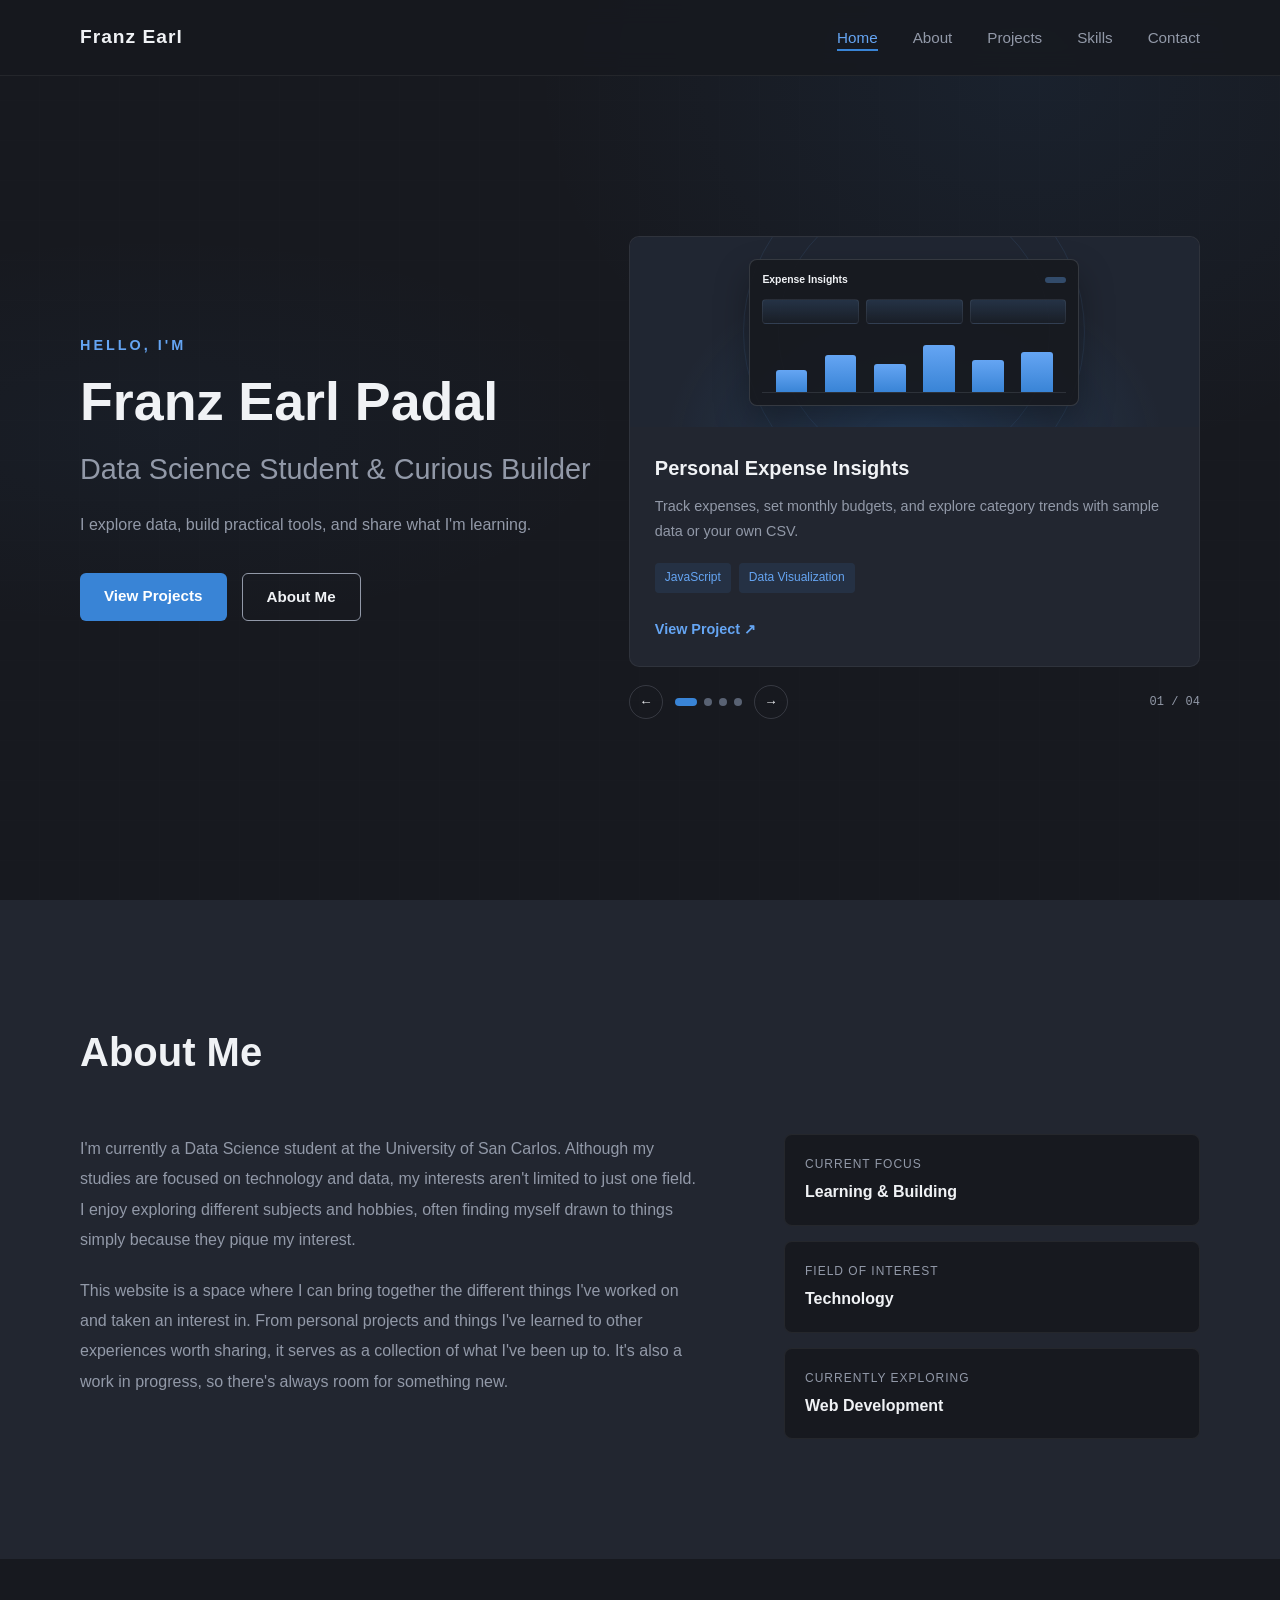
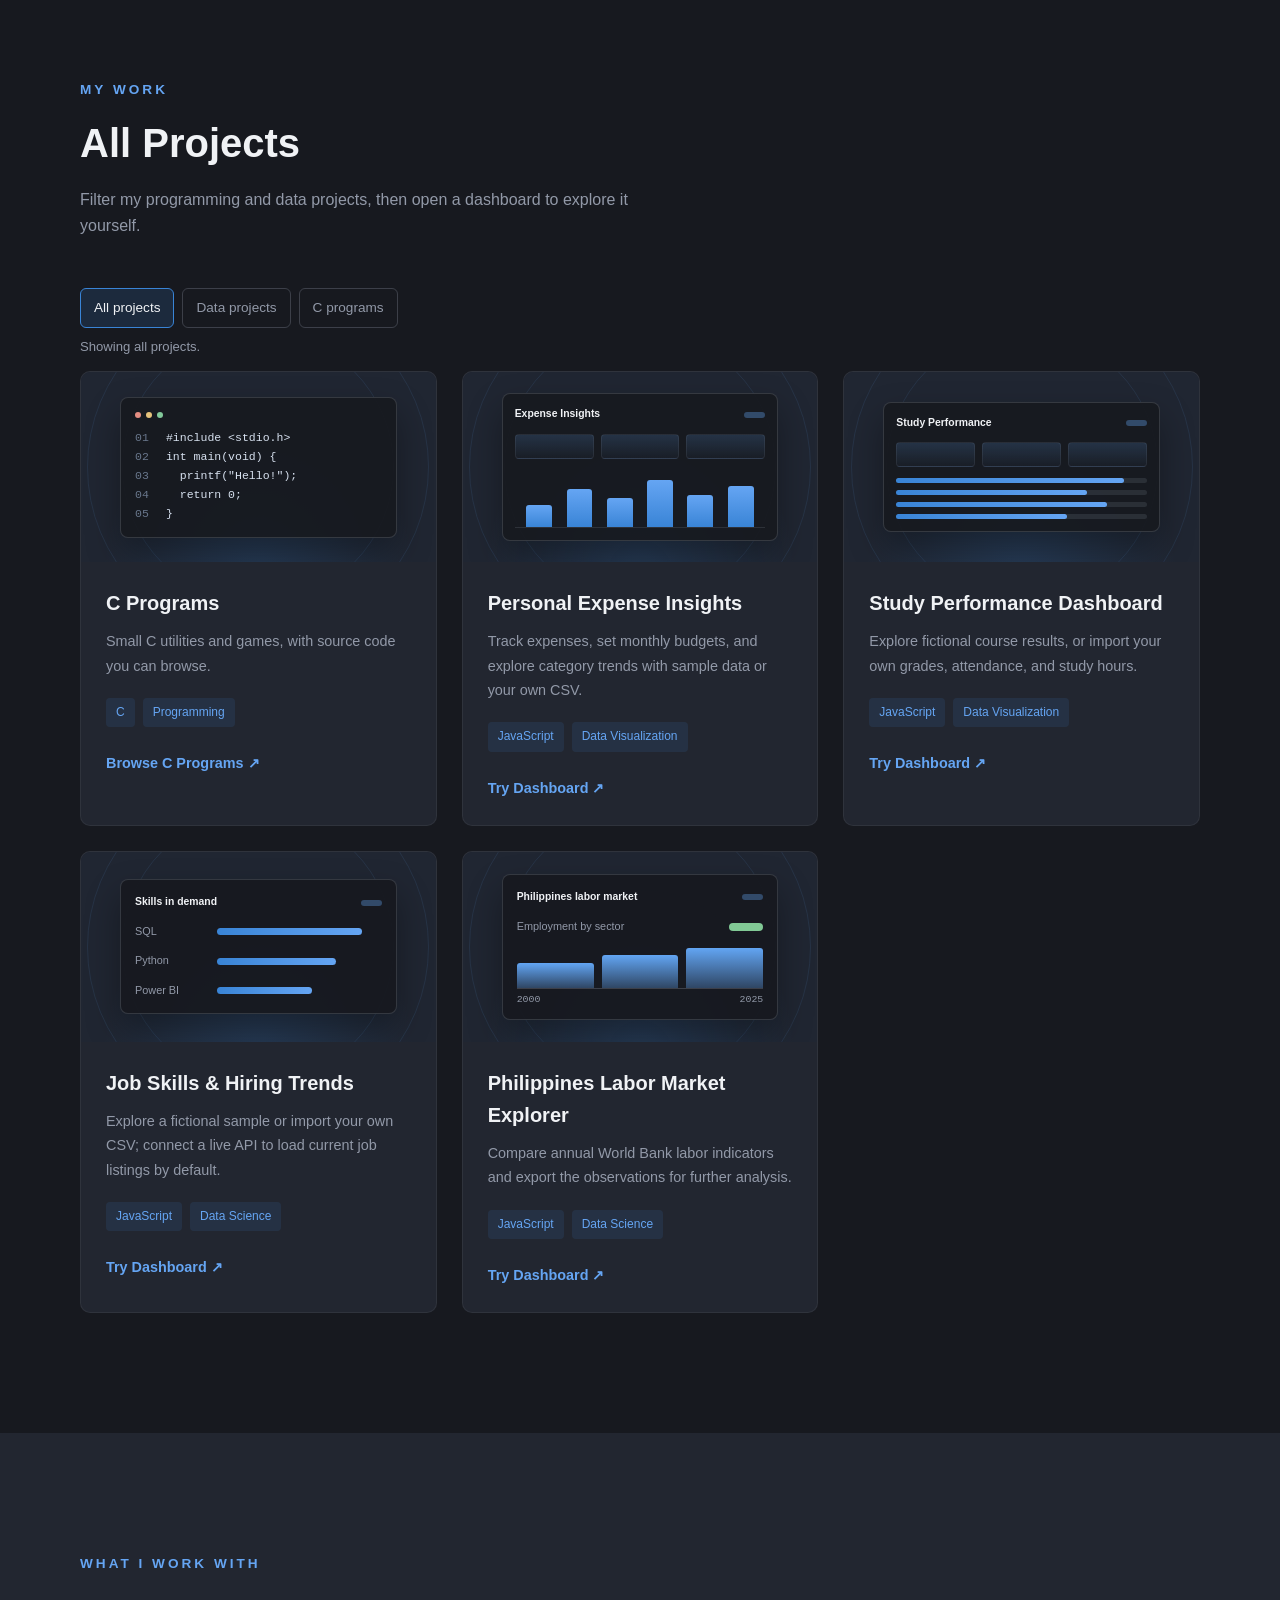
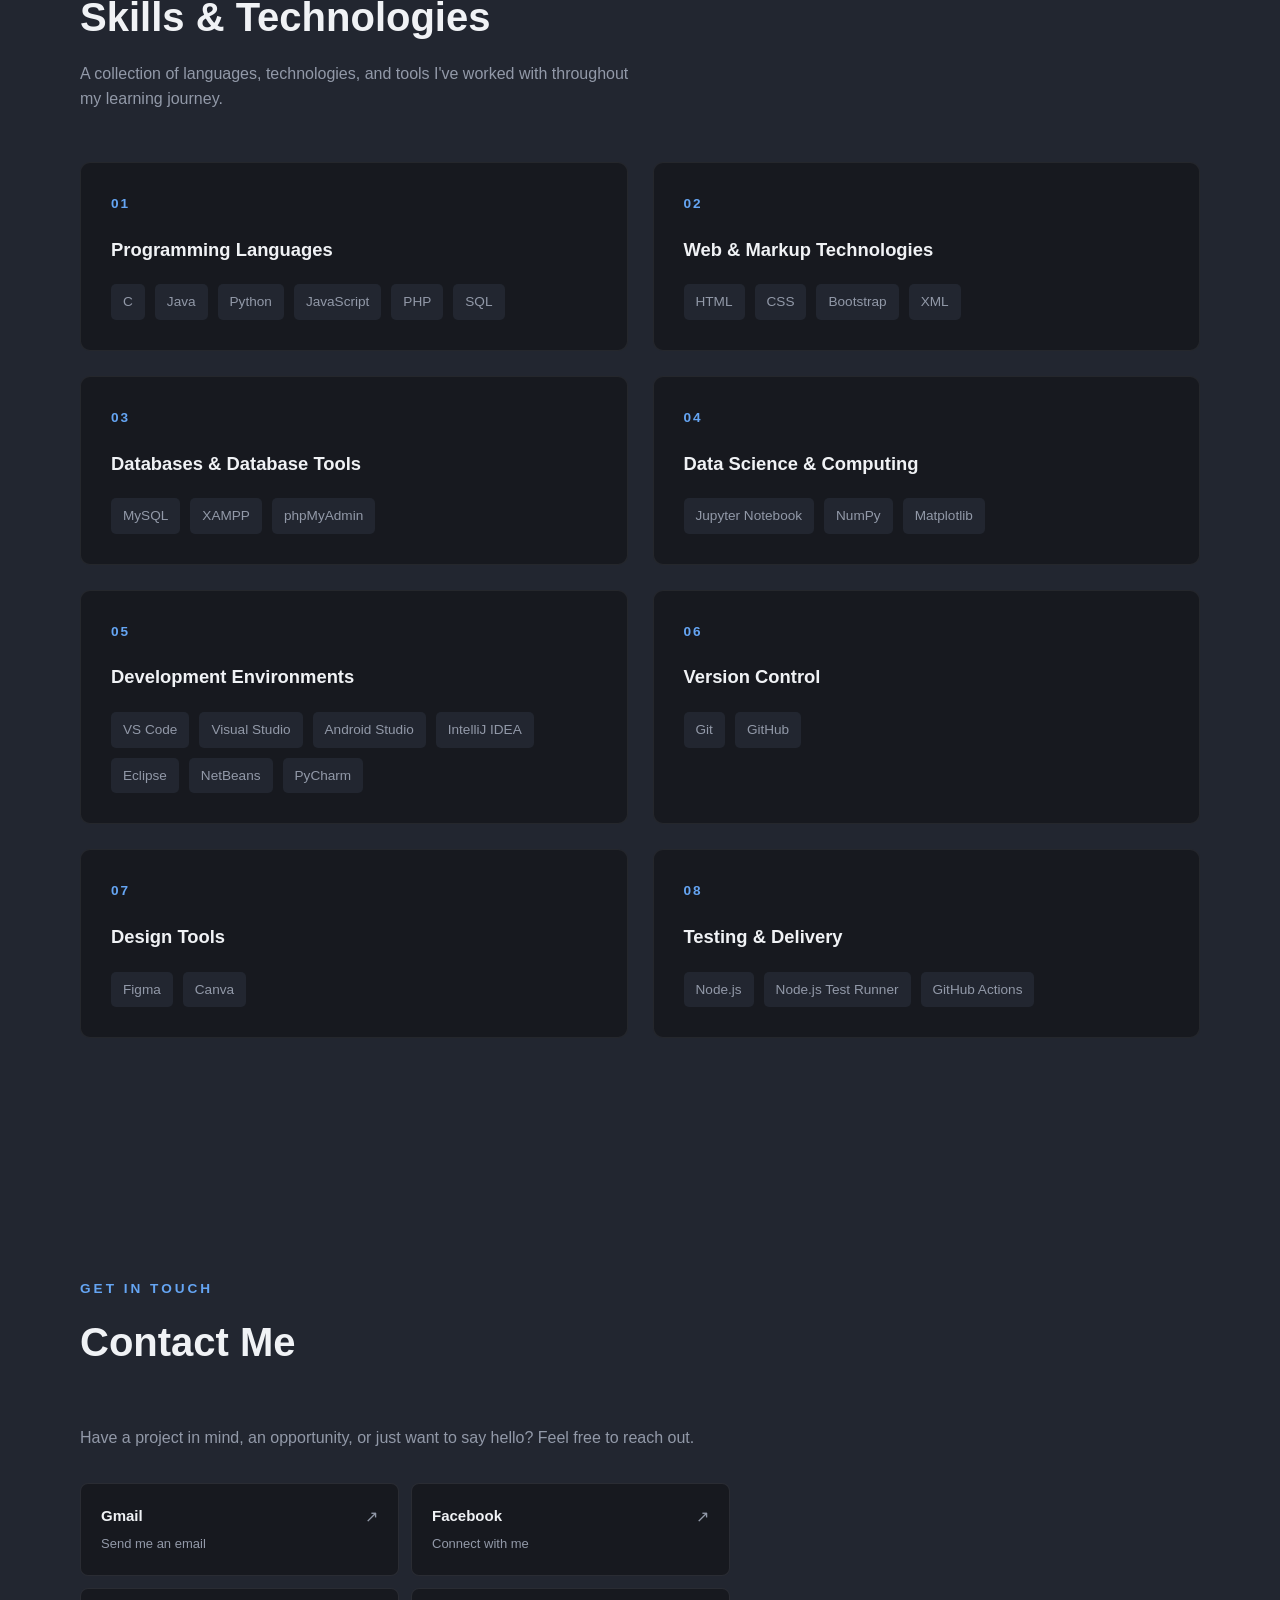
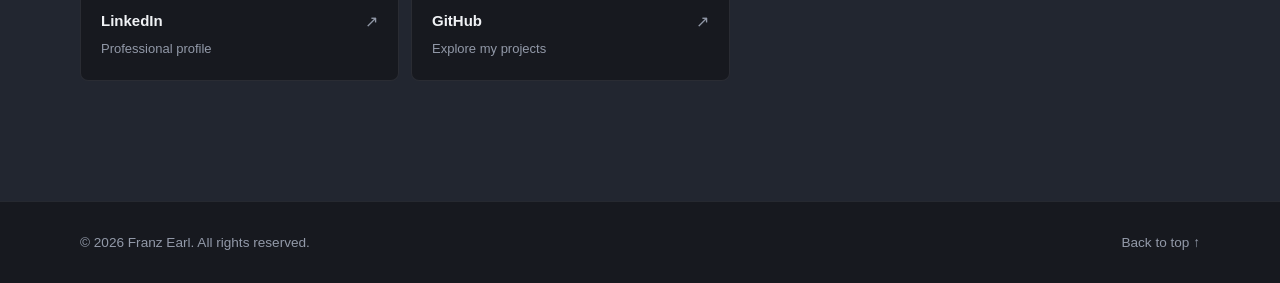
==== index.html @ 9a95ed6a "Describe API-backed Job Trends option" ====
<!DOCTYPE html>
<html lang="en">
<head>
    <meta charset="UTF-8">
    <meta name="viewport" content="width=device-width, initial-scale=1.0">
    <meta name="description" content="Franz Earl Padal's portfolio of programming projects, data exploration, and things learned along the way.">
    <meta name="theme-color" content="#17191F">
    <title>Franz Earl Padal | Portfolio</title>

    <link rel="stylesheet" href="styles.css">
</head>
<body>
    <!-- Navigation Bar -->
    <header>
        <nav class="navbar">
            <a href="#home" class="logo">Franz Earl</a>

            <button class="nav-toggle" type="button" aria-expanded="false" aria-controls="nav-links">
                <span class="nav-toggle-label">Menu</span>
                <span class="nav-toggle-icon" aria-hidden="true">
                    <span></span>
                    <span></span>
                    <span></span>
                </span>
            </button>

            <ul class="nav-links" id="nav-links">
                <li><a href="#home">Home</a></li>
                <li><a href="#about">About</a></li>
                <li><a href="#projects">Projects</a></li>
                <li><a href="#skills">Skills</a></li>
                <li><a href="#contact">Contact</a></li>
            </ul>
        </nav>
    </header>
    <!-- Hero Section -->
    <main>
        <section id="home" class="hero">
            <div class="hero-content">
                <p class="hero-greeting">HELLO, I'M</p>

                <h1>Franz Earl Padal</h1>

                <h2>Data Science Student & Curious Builder</h2>

                <p class="hero-description">
                    I explore data, build practical tools, and share what I'm learning.
                </p>

                <div class="hero-buttons">
                    <a href="#projects" class="btn-primary">View Projects</a>
                    <a href="#about" class="btn-secondary">About Me</a>
                </div>
            </div>
            <div class="project-carousel" role="region" aria-label="Featured data projects" aria-roledescription="carousel">
                <div class="project-grid">
                    <article class="project-card project-slide" role="group" aria-roledescription="slide" aria-label="1 of 4: Personal Expense Insights">
                        <a href="projects/expense-insights/index.html" class="project-card-link">
                            <div class="project-image project-image-expenses" aria-hidden="true">
                                <div class="dashboard-preview">
                                    <div class="preview-heading"><span>Expense Insights</span><i></i></div>
                                    <div class="preview-stats"><i></i><i></i><i></i></div>
                                    <div class="preview-chart">
                                        <span style="--bar-height: 42%"></span><span style="--bar-height: 72%"></span>
                                        <span style="--bar-height: 55%"></span><span style="--bar-height: 90%"></span>
                                        <span style="--bar-height: 62%"></span><span style="--bar-height: 78%"></span>
                                    </div>
                                </div>
                            </div>
                            <div class="project-info">
                                <h3>Personal Expense Insights</h3>
                                <p>Track expenses, set monthly budgets, and explore category trends with sample data or your own CSV.</p>
                                <div class="project-tags"><span>JavaScript</span><span>Data Visualization</span></div>
                                <div class="project-link">View Project <span>↗</span></div>
                            </div>
                        </a>
                    </article>
                    <article class="project-card project-slide" role="group" aria-roledescription="slide" aria-label="2 of 4: Study Performance Dashboard" hidden>
                        <a href="projects/study-performance/index.html" class="project-card-link">
                            <div class="project-image project-image-study" aria-hidden="true">
                                <div class="dashboard-preview">
                                    <div class="preview-heading"><span>Study Performance</span><i></i></div>
                                    <div class="preview-stats"><i></i><i></i><i></i></div>
                                    <div class="preview-grades">
                                        <span style="--grade-width: 91%"></span><span style="--grade-width: 76%"></span>
                                        <span style="--grade-width: 84%"></span><span style="--grade-width: 68%"></span>
                                    </div>
                                </div>
                            </div>
                            <div class="project-info">
                                <h3>Study Performance Dashboard</h3>
                                <p>Explore fictional course results, or import your own grades, attendance, and study hours.</p>
                                <div class="project-tags"><span>JavaScript</span><span>Data Visualization</span></div>
                                <div class="project-link">View Project <span>↗</span></div>
                            </div>
                        </a>
                    </article>
                    <article class="project-card project-slide" role="group" aria-roledescription="slide" aria-label="3 of 4: Job Skills & Hiring Trends Explorer" hidden>
                        <a href="projects/job-trends/index.html" class="project-card-link">
                            <div class="project-image project-image-jobs" aria-hidden="true">
                                <div class="job-trends-preview">
                                    <div class="preview-heading"><span>Skills in demand</span><i></i></div>
                                    <div class="job-preview-row"><span>SQL</span><i style="--skill-width: 88%"></i></div>
                                    <div class="job-preview-row"><span>Python</span><i style="--skill-width: 72%"></i></div>
                                    <div class="job-preview-row"><span>Power BI</span><i style="--skill-width: 58%"></i></div>
                                </div>
                            </div>
                            <div class="project-info">
                                <h3>Job Skills & Hiring Trends</h3>
                                <p>Explore a fictional sample or import your own CSV; connect a live API to load current job listings by default.</p>
                                <div class="project-tags"><span>JavaScript</span><span>Data Science</span></div>
                                <div class="project-link">View Project <span>↗</span></div>
                            </div>
                        </a>
                    </article>
                    <article class="project-card project-slide" role="group" aria-roledescription="slide" aria-label="4 of 4: Philippines Labor Market Explorer" hidden>
                        <a href="projects/ph-labor-market/index.html" class="project-card-link">
                            <div class="project-image project-image-labor" aria-hidden="true">
                                <div class="labor-market-preview">
                                    <div class="preview-heading"><span>Philippines labor market</span><i></i></div>
                                    <div class="labor-preview-metric"><span>Employment by sector</span><i></i></div>
                                    <div class="labor-preview-bars"><i></i><i></i><i></i></div>
                                    <div class="labor-preview-years"><span>2000</span><span>2025</span></div>
                                </div>
                            </div>
                            <div class="project-info">
                                <h3>Philippines Labor Market Explorer</h3>
                                <p>Compare annual World Bank labor indicators and export the observations for further analysis.</p>
                                <div class="project-tags"><span>JavaScript</span><span>Data Science</span></div>
                                <div class="project-link">Try Dashboard <span>↗</span></div>
                            </div>
                        </a>
                    </article>
                </div>
                <div class="project-carousel-controls" aria-label="Featured project controls">
                    <button class="project-carousel-arrow" type="button" data-project-direction="-1" aria-label="Previous project">←</button>
                    <div class="project-carousel-dots">
                        <button class="project-carousel-dot" type="button" data-project-index="0" aria-label="Show Personal Expense Insights" aria-current="true"></button>
                        <button class="project-carousel-dot" type="button" data-project-index="1" aria-label="Show Study Performance Dashboard" aria-current="false"></button>
                        <button class="project-carousel-dot" type="button" data-project-index="2" aria-label="Show Job Skills and Hiring Trends Explorer" aria-current="false"></button>
                        <button class="project-carousel-dot" type="button" data-project-index="3" aria-label="Show Philippines Labor Market Explorer" aria-current="false"></button>
                    </div>
                    <button class="project-carousel-arrow" type="button" data-project-direction="1" aria-label="Next project">→</button>
                    <span class="project-carousel-count" aria-live="polite">01 / 04</span>
                </div>
            </div>
        </section>
        
        <!-- About Section -->
        <section id="about" class="about">
            <div class="about-container">

                <div class="section-heading">
                    <h2>About Me</h2>
                </div>

                <div class="about-content">
                    <div class="about-text">
                        <p>
                            I'm currently a Data Science student at the University of San Carlos. 
                            Although my studies are focused on technology and data, my interests aren't limited to just one field. 
                            I enjoy exploring different subjects and hobbies, often finding myself drawn to things simply because they pique my interest.
                        </p>

                        <p>
                            This website is a space where I can bring together the different things I've worked on and taken an interest in. 
                            From personal projects and things I've learned to other experiences worth sharing, it serves as a collection of what I've been up to. 
                            It's also a work in progress, so there's always room for something new.
                        </p>
                    </div>

                    <div class="about-details">
                        <div class="detail-card">
                            <span class="detail-label">CURRENT FOCUS</span>
                            <span class="detail-value">Learning & Building</span>
                        </div>

                        <div class="detail-card">
                            <span class="detail-label">FIELD OF INTEREST</span>
                            <span class="detail-value">Technology</span>
                        </div>

                        <div class="detail-card">
                            <span class="detail-label">CURRENTLY EXPLORING</span>
                            <span class="detail-value">Web Development</span>
                        </div>
                    </div>
                </div>

            </div>
        </section>

        <!-- Projects Section -->
        <section id="projects" class="projects">
            <div class="projects-container">

                <div class="section-heading">
                    <p class="section-label">MY WORK</p>
                    <h2>All Projects</h2>
                    <p class="section-description">
                        Filter my programming and data projects, then open a dashboard to explore it yourself.
                    </p>
                </div>

                <div class="project-filters" role="group" aria-label="Filter projects">
                    <button class="project-filter" type="button" data-project-filter="all" aria-pressed="true">All projects</button>
                    <button class="project-filter" type="button" data-project-filter="data" aria-pressed="false">Data projects</button>
                    <button class="project-filter" type="button" data-project-filter="programming" aria-pressed="false">C programs</button>
                </div>
                <p id="project-filter-status" class="project-filter-status" aria-live="polite">Showing all projects.</p>
                <div class="project-grid" id="all-projects-grid">
                    <article class="project-card" data-project-category="programming">
                        <a href="projects/c-programs.html" class="project-card-link">
                            <div class="project-image project-image-code" aria-hidden="true">
                                <div class="code-preview">
                                    <div class="preview-window-bar"><i></i><i></i><i></i></div>
                                    <p><span>01</span> #include &lt;stdio.h&gt;</p>
                                    <p><span>02</span> int main(void) {</p>
                                    <p><span>03</span> &nbsp;&nbsp;printf("Hello!");</p>
                                    <p><span>04</span> &nbsp;&nbsp;return 0;</p>
                                    <p><span>05</span> }</p>
                                </div>
                            </div>
                            <div class="project-info">
                                <h3>C Programs</h3>
                                <p>Small C utilities and games, with source code you can browse.</p>
                                <div class="project-tags"><span>C</span><span>Programming</span></div>
                                <div class="project-link">Browse C Programs <span>↗</span></div>
                            </div>
                        </a>
                    </article>
                    <article class="project-card" data-project-category="data">
                        <a href="projects/expense-insights/index.html" class="project-card-link">
                            <div class="project-image project-image-expenses" aria-hidden="true">
                                <div class="dashboard-preview">
                                    <div class="preview-heading"><span>Expense Insights</span><i></i></div>
                                    <div class="preview-stats"><i></i><i></i><i></i></div>
                                    <div class="preview-chart">
                                        <span style="--bar-height: 42%"></span><span style="--bar-height: 72%"></span>
                                        <span style="--bar-height: 55%"></span><span style="--bar-height: 90%"></span>
                                        <span style="--bar-height: 62%"></span><span style="--bar-height: 78%"></span>
                                    </div>
                                </div>
                            </div>
                            <div class="project-info">
                                <h3>Personal Expense Insights</h3>
                                <p>Track expenses, set monthly budgets, and explore category trends with sample data or your own CSV.</p>
                                <div class="project-tags"><span>JavaScript</span><span>Data Visualization</span></div>
                                <div class="project-link">Try Dashboard <span>↗</span></div>
                            </div>
                        </a>
                    </article>
                    <article class="project-card" data-project-category="data">
                        <a href="projects/study-performance/index.html" class="project-card-link">
                            <div class="project-image project-image-study" aria-hidden="true">
                                <div class="dashboard-preview">
                                    <div class="preview-heading"><span>Study Performance</span><i></i></div>
                                    <div class="preview-stats"><i></i><i></i><i></i></div>
                                    <div class="preview-grades">
                                        <span style="--grade-width: 91%"></span><span style="--grade-width: 76%"></span>
                                        <span style="--grade-width: 84%"></span><span style="--grade-width: 68%"></span>
                                    </div>
                                </div>
                            </div>
                            <div class="project-info">
                                <h3>Study Performance Dashboard</h3>
                                <p>Explore fictional course results, or import your own grades, attendance, and study hours.</p>
                                <div class="project-tags"><span>JavaScript</span><span>Data Visualization</span></div>
                                <div class="project-link">Try Dashboard <span>↗</span></div>
                            </div>
                        </a>
                    </article>
                    <article class="project-card" data-project-category="data">
                        <a href="projects/job-trends/index.html" class="project-card-link">
                            <div class="project-image project-image-jobs" aria-hidden="true">
                                <div class="job-trends-preview">
                                    <div class="preview-heading"><span>Skills in demand</span><i></i></div>
                                    <div class="job-preview-row"><span>SQL</span><i style="--skill-width: 88%"></i></div>
                                    <div class="job-preview-row"><span>Python</span><i style="--skill-width: 72%"></i></div>
                                    <div class="job-preview-row"><span>Power BI</span><i style="--skill-width: 58%"></i></div>
                                </div>
                            </div>
                            <div class="project-info">
                                <h3>Job Skills & Hiring Trends</h3>
                                <p>Explore a fictional sample or import your own CSV; connect a live API to load current job listings by default.</p>
                                <div class="project-tags"><span>JavaScript</span><span>Data Science</span></div>
                                <div class="project-link">Try Dashboard <span>↗</span></div>
                            </div>
                        </a>
                    </article>
                    <article class="project-card" data-project-category="data">
                        <a href="projects/ph-labor-market/index.html" class="project-card-link">
                            <div class="project-image project-image-labor" aria-hidden="true">
                                <div class="labor-market-preview">
                                    <div class="preview-heading"><span>Philippines labor market</span><i></i></div>
                                    <div class="labor-preview-metric"><span>Employment by sector</span><i></i></div>
                                    <div class="labor-preview-bars"><i></i><i></i><i></i></div>
                                    <div class="labor-preview-years"><span>2000</span><span>2025</span></div>
                                </div>
                            </div>
                            <div class="project-info">
                                <h3>Philippines Labor Market Explorer</h3>
                                <p>Compare annual World Bank labor indicators and export the observations for further analysis.</p>
                                <div class="project-tags"><span>JavaScript</span><span>Data Science</span></div>
                                <div class="project-link">Try Dashboard <span>↗</span></div>
                            </div>
                        </a>
                    </article>
                </div>
            </div>
        </section>
        <!-- Skills Section -->
        <section id="skills" class="skills">
            <div class="skills-container">

                <div class="section-heading">
                    <p class="section-label">WHAT I WORK WITH</p>
                    <h2>Skills & Technologies</h2>
                    <p class="section-description">
                        A collection of languages, technologies, and tools
                        I've worked with throughout my learning journey.
                    </p>
                </div>

                <div class="skills-grid">

                    <!-- Programming Languages -->
                    <div class="skill-card">
                        <div class="skill-icon">01</div>
                        <h3>Programming Languages</h3>
                        <div class="skill-list">
                            <span>C</span>
                            <span>Java</span>
                            <span>Python</span>
                            <span>JavaScript</span>
                            <span>PHP</span>
                            <span>SQL</span>
                        </div>
                    </div>

                    <!-- Web & Markup -->
                    <div class="skill-card">
                        <div class="skill-icon">02</div>
                        <h3>Web & Markup Technologies</h3>
                        <div class="skill-list">
                            <span>HTML</span>
                            <span>CSS</span>
                            <span>Bootstrap</span>
                            <span>XML</span>
                        </div>
                    </div>

                    <!-- Databases -->
                    <div class="skill-card">
                        <div class="skill-icon">03</div>
                        <h3>Databases & Database Tools</h3>
                        <div class="skill-list">
                            <span>MySQL</span>
                            <span>XAMPP</span>
                            <span>phpMyAdmin</span>
                        </div>
                    </div>

                    <!-- Data Science -->
                    <div class="skill-card">
                        <div class="skill-icon">04</div>
                        <h3>Data Science & Computing</h3>
                        <div class="skill-list">
                            <span>Jupyter Notebook</span>
                            <span>NumPy</span>
                            <span>Matplotlib</span>
                        </div>
                    </div>

                    <!-- IDEs -->
                    <div class="skill-card">
                        <div class="skill-icon">05</div>
                        <h3>Development Environments</h3>
                        <div class="skill-list">
                            <span>VS Code</span>
                            <span>Visual Studio</span>
                            <span>Android Studio</span>
                            <span>IntelliJ IDEA</span>
                            <span>Eclipse</span>
                            <span>NetBeans</span>
                            <span>PyCharm</span>
                        </div>
                    </div>

                    <!-- Version Control -->
                    <div class="skill-card">
                        <div class="skill-icon">06</div>
                        <h3>Version Control</h3>
                        <div class="skill-list">
                            <span>Git</span>
                            <span>GitHub</span>
                        </div>
                    </div>

                    <!-- Design -->
                    <div class="skill-card">
                        <div class="skill-icon">07</div>
                        <h3>Design Tools</h3>
                        <div class="skill-list">
                            <span>Figma</span>
                            <span>Canva</span>
                        </div>
                    </div>

                    <!-- Testing & Delivery -->
                    <div class="skill-card">
                        <div class="skill-icon">08</div>
                        <h3>Testing & Delivery</h3>
                        <div class="skill-list">
                            <span>Node.js</span>
                            <span>Node.js Test Runner</span>
                            <span>GitHub Actions</span>
                        </div>
                    </div>

                </div>
            </div>
        </section>
        <!-- Contact Section -->
        <section id="contact" class="contact">
            <div class="contact-container">
                <div class="section-heading">
                    <p class="section-label">GET IN TOUCH</p>
                    <h2>Contact Me</h2>
                </div>
                <div class="contact-content">
                    <p>
                        Have a project in mind, an opportunity,
                        or just want to say hello? Feel free to reach out.
                    </p>
                
                    <div class="contact-links">
                        <a href="https://mail.google.com/mail/?view=cm&amp;fs=1&amp;to=franzearlnacariopadal17%40gmail.com"
                           class="contact-link" target="_blank" rel="noopener noreferrer">
                            <span class="contact-link-name">Gmail</span>
                            <span class="contact-link-description">Send me an email</span>
                            <span class="contact-link-arrow">↗</span>
                        </a>
                
                        <a href="https://www.facebook.com/franz.padal" class="contact-link"
                           target="_blank" rel="noopener noreferrer">
                            <span class="contact-link-name">Facebook</span>
                            <span class="contact-link-description">Connect with me</span>
                            <span class="contact-link-arrow">↗</span>
                        </a>
                
                        <a href="https://www.linkedin.com/in/franz-earl-padal-023223285" class="contact-link"
                           target="_blank" rel="noopener noreferrer">
                            <span class="contact-link-name">LinkedIn</span>
                            <span class="contact-link-description">Professional profile</span>
                            <span class="contact-link-arrow">↗</span>
                        </a>
                
                        <a href="https://github.com/FranzEarl" class="contact-link"
                           target="_blank" rel="noopener noreferrer">
                            <span class="contact-link-name">GitHub</span>
                            <span class="contact-link-description">Explore my projects</span>
                            <span class="contact-link-arrow">↗</span>
                        </a>
                    </div>
                </div>

            </div>
        </section>
    </main>
    <!-- Footer -->
    <footer class="footer">
        <div class="footer-container">
            <p>© 2026 Franz Earl. All rights reserved.</p>

            <a href="#home">Back to top ↑</a>
        </div>
    </footer>
    
    <script src="script.js"></script>
</body>
</html>
---- styles.css ----
/* ---------- Global ---------- */

:root {
    --background: #17191F;
    --surface: #222630;
    --text-primary: #F0F2F5;
    --text-secondary: #9299A8;
    --accent: #3984D6;
    --accent-hover: #65A5F3;
}

* {
    margin: 0;
    padding: 0;
    box-sizing: border-box;
}

html {
    scroll-behavior: smooth;
}

*:focus-visible {
    outline: 2px solid var(--accent-hover);
    outline-offset: 4px;
}

body {
    background: var(--background);
    color: var(--text-primary);
    font-family: Arial, sans-serif;
    line-height: 1.6;
    background-image:
        radial-gradient(ellipse at 80% 8%, rgba(57, 132, 214, 0.08), transparent 34%),
        radial-gradient(ellipse at 12% 48%, rgba(57, 132, 214, 0.045), transparent 30%),
        repeating-linear-gradient(0deg, transparent 0 39px, rgba(255, 255, 255, 0.012) 40px),
        repeating-linear-gradient(90deg, transparent 0 39px, rgba(255, 255, 255, 0.012) 40px);
    background-attachment: fixed;
}

/* ---------- Navigation Bar ---------- */

header {
    width: 100%;
    position: fixed;
    top: 0;
    z-index: 100;
    background: rgba(23, 25, 31, 0.85);
    backdrop-filter: blur(12px);
    border-bottom: 1px solid rgba(255, 255, 255, 0.06);
}

.navbar {
    position: relative;
    max-width: 1200px;
    height: 75px;
    margin: auto;
    padding: 0 40px;

    display: flex;
    align-items: center;
    justify-content: space-between;
}

.logo {
    color: var(--text-primary);
    font-size: 1.2rem;
    font-weight: 700;
    text-decoration: none;
    letter-spacing: 1px;
}

.nav-links {
    display: flex;
    align-items: center;
    gap: 35px;
    list-style: none;
}

.nav-links a {
    position: relative;
    color: var(--text-secondary);
    font-size: 0.95rem;
    text-decoration: none;
    transition: color 0.2s ease;
}

.nav-links a::after {
    position: absolute;
    right: 0;
    bottom: -5px;
    left: 0;
    height: 2px;
    background: var(--accent);
    content: "";
    transform: scaleX(0);
    transform-origin: left;
    transition: transform 0.2s ease;
}

.nav-links a:hover::after,
.nav-links a.active::after {
    transform: scaleX(1);
}

.nav-toggle {
    display: none;
    align-items: center;
    gap: 10px;
    padding: 8px 10px;
    border: 1px solid rgba(146, 153, 168, 0.3);
    border-radius: 6px;
    color: var(--text-primary);
    background: transparent;
    font: inherit;
    cursor: pointer;
}

.nav-toggle-icon {
    display: grid;
    gap: 4px;
}

.nav-toggle-icon span {
    width: 18px;
    height: 2px;
    border-radius: 2px;
    background: currentColor;
    transition: transform 0.2s ease, opacity 0.2s ease;
}

.menu-open .nav-toggle-icon span:first-child {
    transform: translateY(6px) rotate(45deg);
}

.menu-open .nav-toggle-icon span:nth-child(2) {
    opacity: 0;
}

.menu-open .nav-toggle-icon span:last-child {
    transform: translateY(-6px) rotate(-45deg);
}

.nav-links a.active {
    color: var(--accent-hover);
}

.nav-links a:hover {
    color: var(--accent-hover);
}

section {
    scroll-margin-top: 75px;
}

/* ---------- Hero Section ---------- */

.hero {
    min-height: 100vh;
    max-width: 1200px;
    margin: auto;
    padding: 100px 40px 45px;

    display: grid;
    grid-template-columns: minmax(0, 0.95fr) minmax(0, 1.05fr);
    align-items: center;
    gap: 32px;
}

.hero-content {
    max-width: 600px;
    animation: hero-enter 700ms ease-out both;
}

.hero .project-grid {
    grid-template-columns: minmax(0, 1fr);
}

.hero .project-carousel-controls {
    max-width: none;
}

.hero-greeting {
    color: var(--accent-hover);
    font-size: 0.9rem;
    font-weight: 600;
    letter-spacing: 3px;
    margin-bottom: 15px;
}

.hero h1 {
    font-size: clamp(2.4rem, 4.2vw, 3.5rem);
    line-height: 1.1;
    margin-bottom: 15px;
}

.hero h2 {
    color: var(--text-secondary);
    font-size: clamp(1.2rem, 3vw, 1.8rem);
    font-weight: 400;
    margin-bottom: 20px;
}

.hero-description {
    color: var(--text-secondary);
    max-width: 550px;
    margin-bottom: 35px;
}

@keyframes hero-enter {
    from {
        opacity: 0;
        transform: translateY(18px);
    }

    to {
        opacity: 1;
        transform: translateY(0);
    }
}

/* ---------- Hero Buttons ---------- */

.hero-buttons {
    display: flex;
    gap: 15px;
    flex-wrap: wrap;
}

.hero-buttons a {
    padding: 11px 24px;
    border-radius: 6px;
    font-size: 0.95rem;
    font-weight: 600;
    text-decoration: none;
    transition: all 0.2s ease;
}

.btn-primary {
    background: var(--accent);
    color: white;
}

.btn-primary:hover {
    background: var(--accent-hover);
}

.btn-secondary {
    border: 1px solid var(--text-secondary);
    color: var(--text-primary);
}

.btn-secondary:hover {
    border-color: var(--accent-hover);
    color: var(--accent-hover);
}

/* ---------- About Section ---------- */

.about {
    padding: 120px 40px;
    background: var(--surface);
}

.about-container {
    max-width: 1120px;
    margin: auto;
}

.section-heading {
    margin-bottom: 50px;
}

.section-label {
    color: var(--accent-hover);
    font-size: 0.85rem;
    font-weight: 600;
    letter-spacing: 3px;
    margin-bottom: 10px;
}

.section-heading h2 {
    font-size: 2.5rem;
}

.about-content {
    display: grid;
    grid-template-columns: 1.5fr 1fr;
    gap: 80px;
}

.about-text h3 {
    font-size: 1.5rem;
    margin-bottom: 20px;
}

.about-text p {
    color: var(--text-secondary);
    margin-bottom: 20px;
    line-height: 1.9;
}

.about-details {
    display: flex;
    flex-direction: column;
    gap: 15px;
}

.detail-card {
    display: flex;
    flex-direction: column;
    padding: 20px;
    background: var(--background);
    border: 1px solid rgba(255, 255, 255, 0.06);
    border-radius: 8px;
    gap: 5px;
}

.detail-label {
    color: var(--text-secondary);
    font-size: 0.75rem;
    letter-spacing: 1px;
}

.detail-value {
    color: var(--text-primary);
    font-weight: 600;
}

/* ---------- About Responsive ---------- */

@media (max-width: 768px) {
    .about {
        padding: 90px 20px;
    }

    .about-content {
        grid-template-columns: 1fr;
        gap: 35px;
    }

    .section-heading h2 {
        font-size: 2rem;
    }
}


/* ---------- Responsive ---------- */

@media (max-width: 600px) {
    .navbar {
        padding: 0 20px;
    }

    .nav-toggle {
        display: flex;
    }

    .nav-links {
        display: none;
        position: absolute;
        top: 100%;
        right: 20px;
        left: 20px;
        padding: 8px;
        flex-direction: column;
        align-items: stretch;
        gap: 0;
        background: var(--surface);
        border: 1px solid rgba(255, 255, 255, 0.08);
        border-radius: 0 0 8px 8px;
        box-shadow: 0 12px 24px rgba(0, 0, 0, 0.25);
    }

    .navbar.menu-open .nav-links {
        display: flex;
    }

    .nav-links a {
        display: block;
        padding: 12px;
        font-size: 0.95rem;
    }

    .hero {
        padding-left: 20px;
        padding-right: 20px;
        padding-top: 105px;
        padding-bottom: 75px;
    }

    .hero h1 {
        font-size: clamp(2rem, 10vw, 3.25rem);
    }

}


/* ---------- Projects Section ---------- */

.projects {
    padding: 120px 40px;
}

.projects-container {
    max-width: 1120px;
    margin: auto;
}

.section-description {
    color: var(--text-secondary);
    margin-top: 12px;
    max-width: 550px;
}

.project-grid {
    display: grid;
    grid-template-columns: repeat(auto-fit, minmax(280px, 1fr));
    gap: 25px;
}

.project-slide[hidden] {
    display: none;
}

.project-carousel-controls {
    max-width: 760px;
    margin: 18px auto 0;
    display: flex;
    align-items: center;
    gap: 12px;
}

.hero .project-carousel-controls {
    max-width: none;
}

.project-carousel-arrow {
    width: 34px;
    height: 34px;
    border: 1px solid rgba(146, 153, 168, 0.25);
    border-radius: 50%;
    color: var(--text-primary);
    background: transparent;
    cursor: pointer;
    transition: border-color 0.2s ease, background 0.2s ease;
}

.project-carousel-arrow:hover {
    border-color: var(--accent);
    background: rgba(57, 132, 214, 0.12);
}

.project-carousel-dots {
    display: flex;
    align-items: center;
    gap: 7px;
}

.project-carousel-dot {
    width: 8px;
    height: 8px;
    padding: 0;
    border: 0;
    border-radius: 8px;
    background: #596273;
    cursor: pointer;
    transition: width 0.2s ease, background 0.2s ease;
}

.project-carousel-dot[aria-current="true"] {
    width: 22px;
    background: var(--accent);
}

.project-carousel-count {
    margin-left: auto;
    color: var(--text-secondary);
    font: 0.75rem Consolas, monospace;
}

.project-filters {
    display: flex;
    flex-wrap: wrap;
    gap: 8px;
    margin: 0 0 8px;
}

.project-filter {
    min-height: 38px;
    padding: 8px 13px;
    border: 1px solid rgba(146, 153, 168, 0.3);
    border-radius: 6px;
    color: var(--text-secondary);
    background: transparent;
    font: inherit;
    font-size: 0.85rem;
    cursor: pointer;
}

.project-filter[aria-pressed="true"] {
    border-color: var(--accent);
    color: var(--text-primary);
    background: rgba(57, 132, 214, 0.16);
}

.project-filter-status {
    min-height: 1.4em;
    margin: 0 0 14px;
    color: var(--text-secondary);
    font-size: 0.82rem;
}

#all-projects-grid .project-card[hidden] {
    display: none;
}

.project-card {
    overflow: hidden;
    background: var(--surface);
    border: 1px solid rgba(255, 255, 255, 0.06);
    border-radius: 10px;
    transition: transform 0.25s ease,
                border-color 0.25s ease;
}

.project-card-link {
    display: block;
    height: 100%;
    color: inherit;
    text-decoration: none;
}

.project-card:hover {
    transform: translateY(-5px);
    border-color: var(--accent);
    box-shadow: 0 14px 35px rgba(0, 0, 0, 0.2);
}

.project-card-link,
.project-card-link:visited,
.project-card-link:hover,
.project-card-link:active {
    color: inherit;
    text-decoration: none;
}

.project-image {
    position: relative;
    overflow: hidden;
    height: 190px;
    display: flex;
    align-items: center;
    justify-content: center;
    background:
        radial-gradient(ellipse at 50% 110%, rgba(57, 132, 214, 0.22), transparent 62%),
        #202632;
}

.project-image::before,
.project-image::after {
    content: "";
    position: absolute;
    border: 1px solid rgba(101, 165, 243, 0.1);
    border-radius: 50%;
}

.project-image::before {
    width: 270px;
    height: 270px;
}

.project-image::after {
    width: 340px;
    height: 340px;
}

.job-trends-preview {
    position: relative;
    z-index: 1;
    width: min(78%, 330px);
    padding: 14px;
    border: 1px solid rgba(146, 153, 168, 0.24);
    border-radius: 8px;
    background: rgba(23, 25, 31, 0.94);
    box-shadow: 0 16px 35px rgba(0, 0, 0, 0.32);
    color: var(--text-primary);
    text-align: left;
}

.labor-market-preview {
    position: relative;
    z-index: 1;
    width: min(78%, 330px);
    padding: 14px;
    border: 1px solid rgba(146, 153, 168, 0.24);
    border-radius: 8px;
    background: rgba(23, 25, 31, 0.94);
    box-shadow: 0 16px 35px rgba(0, 0, 0, 0.32);
    color: var(--text-primary);
    text-align: left;
}

.labor-preview-metric {
    display: flex;
    align-items: center;
    justify-content: space-between;
    margin-top: 13px;
    color: var(--text-secondary);
    font-size: 0.68rem;
}

.labor-preview-metric i {
    width: 34px;
    height: 8px;
    border-radius: 99px;
    background: #81c995;
}

.labor-preview-bars {
    height: 44px;
    display: flex;
    align-items: flex-end;
    gap: 8px;
    margin-top: 9px;
    border-bottom: 1px solid rgba(146, 153, 168, 0.3);
}

.labor-preview-bars i {
    flex: 1;
    height: 58%;
    border-radius: 3px 3px 0 0;
    background: linear-gradient(180deg, #62a5f3, rgba(98, 165, 243, 0.32));
}

.labor-preview-bars i:nth-child(2) {
    height: 76%;
}

.labor-preview-bars i:nth-child(3) {
    height: 92%;
}

.labor-preview-years {
    display: flex;
    justify-content: space-between;
    margin-top: 5px;
    color: var(--text-secondary);
    font: 0.62rem Consolas, monospace;
}

.job-preview-row {
    display: grid;
    grid-template-columns: 72px 1fr;
    align-items: center;
    gap: 10px;
    margin-top: 12px;
    color: var(--text-secondary);
    font-size: 0.68rem;
}

.job-preview-row i {
    height: 7px;
    width: var(--skill-width);
    border-radius: 99px;
    background: linear-gradient(90deg, var(--accent), var(--accent-hover));
}

.code-preview,
.dashboard-preview {
    position: relative;
    z-index: 1;
    width: min(78%, 330px);
    padding: 14px;
    border: 1px solid rgba(146, 153, 168, 0.24);
    border-radius: 8px;
    background: rgba(23, 25, 31, 0.92);
    box-shadow: 0 16px 35px rgba(0, 0, 0, 0.32);
    transition: transform 0.25s ease;
}

.project-card:hover .code-preview,
.project-card:hover .dashboard-preview {
    transform: translateY(-4px);
}

.code-preview {
    color: #d7e1ef;
    font: 0.72rem/1.65 Consolas, monospace;
    text-align: left;
}

.code-preview p {
    white-space: nowrap;
}

.code-preview p span {
    display: inline-block;
    width: 24px;
    color: #69778c;
}

.preview-window-bar {
    display: flex;
    gap: 5px;
    margin-bottom: 10px;
}

.preview-window-bar i,
.preview-heading i {
    width: 6px;
    height: 6px;
    border-radius: 50%;
    background: #66748a;
}

.preview-window-bar i:first-child {
    background: #e48d82;
}

.preview-window-bar i:nth-child(2) {
    background: #e5c27b;
}

.preview-window-bar i:last-child {
    background: #82c99a;
}

.dashboard-preview {
    padding: 12px;
}

.preview-heading {
    display: flex;
    align-items: center;
    justify-content: space-between;
    color: var(--text-primary);
    font-size: 0.65rem;
    font-weight: 700;
}

.preview-heading i {
    width: 21px;
    border-radius: 3px;
    background: rgba(101, 165, 243, 0.35);
}

.preview-stats {
    display: grid;
    grid-template-columns: repeat(3, 1fr);
    gap: 7px;
    margin: 11px 0;
}

.preview-stats i {
    height: 25px;
    border: 1px solid rgba(146, 153, 168, 0.12);
    border-radius: 4px;
    background: linear-gradient(180deg, rgba(101, 165, 243, 0.18), rgba(101, 165, 243, 0.03));
}

.preview-chart {
    height: 58px;
    display: flex;
    align-items: flex-end;
    justify-content: space-around;
    gap: 7px;
    padding: 5px 8px 0;
    border-bottom: 1px solid rgba(146, 153, 168, 0.18);
}

.preview-chart span {
    width: 11%;
    height: var(--bar-height);
    border-radius: 3px 3px 0 0;
    background: linear-gradient(180deg, #65a5f3, #3984d6);
}

.preview-grades {
    display: grid;
    gap: 7px;
}

.preview-grades span {
    position: relative;
    height: 5px;
    border-radius: 999px;
    background: rgba(146, 153, 168, 0.16);
}

.preview-grades span::before {
    content: "";
    position: absolute;
    inset: 0 auto 0 0;
    width: var(--grade-width);
    border-radius: inherit;
    background: linear-gradient(90deg, #3984d6, #65a5f3);
}

.project-info {
    padding: 25px;
}

.project-info h3 {
    font-size: 1.25rem;
    margin-bottom: 10px;
}

.project-info p {
    color: var(--text-secondary);
    font-size: 0.9rem;
    line-height: 1.7;
    margin-bottom: 20px;
}

.project-tags {
    display: flex;
    flex-wrap: wrap;
    gap: 8px;
    margin-bottom: 25px;
}

.project-tags span {
    padding: 5px 10px;
    background: rgba(57, 132, 214, 0.12);
    color: var(--accent-hover);
    border-radius: 4px;
    font-size: 0.75rem;
}

.project-link {
    color: var(--accent-hover);
    font-size: 0.9rem;
    font-weight: 600;
    text-decoration: none;
}

.project-link:hover {
    color: white;
}

/* ---------- Projects Responsive ---------- */

@media (max-width: 768px) {
    .hero {
        min-height: auto;
        padding: 120px 40px 90px;
        grid-template-columns: minmax(0, 680px);
        justify-content: center;
        gap: 50px;
    }
}

@media (max-width: 900px) {
    .project-grid {
        grid-template-columns: repeat(2, 1fr);
    }

    .hero .project-grid {
        grid-template-columns: minmax(0, 1fr);
    }
}

@media (max-width: 600px) {
    .projects {
        padding: 90px 20px;
    }

    .project-grid {
        grid-template-columns: 1fr;
    }

    .hero .project-grid {
        grid-template-columns: minmax(0, 1fr);
    }

    .project-image {
        height: 170px;
    }
}

/* ---------- Skills Section ---------- */

.skills {
    padding: 120px 40px;
    background: var(--surface);
}

.skills-container {
    max-width: 1120px;
    margin: auto;
}

.skills-grid {
    display: grid;
    grid-template-columns: repeat(2, 1fr);
    gap: 25px;
}

.skill-card {
    padding: 30px;
    background: var(--background);
    border: 1px solid rgba(255, 255, 255, 0.06);
    border-radius: 10px;
    transition: transform 0.25s ease, border-color 0.25s ease;
}

.skill-card:hover {
    transform: translateY(-4px);
    border-color: var(--accent);
}

.skill-icon {
    color: var(--accent-hover);
    font-size: 0.85rem;
    font-weight: 700;
    letter-spacing: 2px;
    margin-bottom: 20px;
}

.skill-card h3 {
    font-size: 1.15rem;
    margin-bottom: 20px;
}

.skill-list {
    display: flex;
    flex-wrap: wrap;
    gap: 10px;
}

.skill-list span {
    padding: 7px 12px;
    background: var(--surface);
    color: var(--text-secondary);
    border-radius: 5px;
    font-size: 0.85rem;
}

/* ---------- Skills Responsive ---------- */

@media (max-width: 600px) {
    .skills {
        padding: 90px 20px;
    }

    .skills-grid {
        grid-template-columns: 1fr;
    }
}

/* ---------- Contact Section ---------- */

.contact {
    padding: 120px 40px;
    background: var(--surface);
}

.contact-container {
    max-width: 1120px;
    margin: auto;
}

.contact-content {
    max-width: 650px;
}

.contact-content h3 {
    font-size: 1.8rem;
    margin-bottom: 15px;
}

.contact-content h3 span {
    color: var(--accent);
}

.contact-content p {
    color: var(--text-secondary);
    line-height: 1.8;
    margin-bottom: 30px;
}

.contact-links {
    display: grid;
    grid-template-columns: repeat(2, 1fr);
    gap: 12px;
}

.contact-link {
    position: relative;
    display: flex;
    flex-direction: column;
    gap: 6px;
    padding: 20px;
    background: var(--background);
    border: 1px solid rgba(146, 153, 168, 0.15);
    border-radius: 8px;
    text-decoration: none;
    transition: transform 0.2s, border-color 0.2s, background 0.2s;
}

.contact-link:hover {
    transform: translateY(-3px);
    background: #1D222C;
    border-color: var(--accent);
}

.contact-link-name {
    color: var(--text-primary);
    font-size: 15px;
    font-weight: 600;
}

.contact-link-description {
    color: var(--text-secondary);
    font-size: 13px;
}

.contact-link-arrow {
    position: absolute;
    top: 20px;
    right: 20px;
    color: var(--text-secondary);
    transition: color 0.2s, transform 0.2s;
}

.contact-link:hover .contact-link-arrow {
    color: var(--accent-hover);
    transform: translate(2px, -2px);
}

.reveal-on-scroll {
    opacity: 0;
    transform: translateY(18px);
    transition:
        opacity 600ms ease var(--reveal-delay, 0ms),
        transform 600ms ease var(--reveal-delay, 0ms);
}

.reveal-on-scroll.is-visible {
    opacity: 1;
    transform: translateY(0);
}

/* ---------- Contact Responsive ---------- */

@media (max-width: 600px) {
    .contact {
        padding: 90px 20px;
    }

    .contact-links {
        grid-template-columns: 1fr;
    }
}

/* ---------- Footer ---------- */

.footer {
    padding: 30px 40px;
    background: var(--background);
    border-top: 1px solid rgba(146, 153, 168, 0.12);
}

.footer-container {
    max-width: 1120px;
    margin: auto;

    display: flex;
    align-items: center;
    justify-content: space-between;
    gap: 20px;
}

.footer p {
    color: var(--text-secondary);
    font-size: 0.85rem;
}

.footer a {
    display: inline-block;
    color: var(--text-secondary);
    font-size: 0.85rem;
    text-decoration: none;
    transition: color 0.2s ease, transform 0.2s ease;
}

.footer a:hover {
    color: var(--accent-hover);
    transform: translateY(-2px);
}

/* ---------- Footer Responsive ---------- */

@media (max-width: 600px) {
    .footer {
        padding: 25px 20px;
    }

    .footer-container {
        flex-direction: column;
        text-align: center;
    }
}

/* ---------- C Programs Page ---------- */

.programs-page {
    width: 100%;
    padding: 90px 40px;
}

.programs-container {
    max-width: 1200px;
    margin: 0 auto;
}

.programs-heading {
    margin-bottom: 32px;
    padding-bottom: 28px;
    border-bottom: 1px solid rgba(146, 153, 168, 0.15);
}

.programs-heading .section-label {
    margin-bottom: 12px;
    color: var(--accent);
    font-size: 13px;
    font-weight: 600;
    letter-spacing: 2px;
}

.programs-heading h1 {
    margin: 0;
    color: var(--text-primary);
    font-size: 42px;
    letter-spacing: -1px;
}

.programs-heading h1 span {
    color: var(--accent);
}

.programs-heading .section-description {
    margin-top: 14px;
    color: var(--text-secondary);
    font-size: 16px;
    line-height: 1.7;
}

.program-overview {
    display: grid;
    grid-template-columns: repeat(3, minmax(0, 1fr));
    gap: 16px;
    margin-bottom: 48px;
}

.program-overview-card {
    padding: 22px;
    background: var(--surface);
    border: 1px solid rgba(255, 255, 255, 0.06);
    border-radius: 10px;
}

.program-overview-label {
    color: var(--accent-hover);
    font-size: 0.72rem;
    font-weight: 700;
    letter-spacing: 1.5px;
}

.program-overview-card h2,
.program-list-heading h2 {
    margin-top: 7px;
    font-size: 1.15rem;
}

.program-overview-card > p:last-child {
    margin-top: 10px;
    color: var(--text-secondary);
    font-size: 0.88rem;
    line-height: 1.75;
}

.program-list-heading {
    display: flex;
    align-items: flex-end;
    justify-content: space-between;
    gap: 16px;
    margin-bottom: 18px;
}

.program-list-heading > span {
    color: var(--text-secondary);
    font-size: 0.82rem;
}

.programs-page .file-list {
    display: flex;
    flex-direction: column;
    gap: 8px;
    max-width: 850px;
}

.programs-page .file-list a {
    display: flex;
    align-items: center;
    padding: 15px 18px;
    color: var(--text-secondary);
    background: transparent;
    border: 1px solid rgba(146, 153, 168, 0.15);
    border-radius: 8px;
    font-family: Consolas, monospace;
    font-size: 14px;
    text-decoration: none;
    transition: background 0.2s, border-color 0.2s, color 0.2s;
}

.programs-page .file-list a::before {
    content: "</>";
    margin-right: 14px;
    color: var(--accent);
    font-size: 12px;
}

.programs-page .file-list a:hover {
    background: #2A303C;
    border-color: var(--accent);
    color: var(--text-primary);
}

.programs-page footer {
    margin-top: 28px;
    color: var(--text-secondary);
    font-size: 12px;
}

.back-link {
    color: var(--text-secondary);
    font-size: 14px;
    text-decoration: none;
    transition: color 0.2s;
}

.back-link:hover {
    color: var(--accent-hover);
}

@media (prefers-reduced-motion: reduce) {
    *,
    *::before,
    *::after {
        scroll-behavior: auto !important;
        animation-duration: 0.01ms !important;
        animation-iteration-count: 1 !important;
        transition-duration: 0.01ms !important;
    }

    .reveal-on-scroll {
        opacity: 1;
        transform: none;
    }
}

@media (max-width: 600px) {
    .programs-page {
        padding: 70px 20px;
    }

    .programs-heading h1 {
        font-size: 34px;
    }

    .program-overview {
        grid-template-columns: 1fr;
        gap: 12px;
        margin-bottom: 36px;
    }

    .program-overview-card {
        padding: 18px;
    }
}

@media (min-width: 601px) and (max-width: 900px) {
    .program-overview {
        grid-template-columns: repeat(2, minmax(0, 1fr));
    }

    .program-overview-card:last-child {
        grid-column: 1 / -1;
        width: min(100%, 420px);
        justify-self: center;
    }
}

@media (prefers-reduced-motion: reduce) {
    *,
    *::before,
    *::after {
        scroll-behavior: auto !important;
        animation-duration: 0.01ms !important;
        animation-iteration-count: 1 !important;
        transition-duration: 0.01ms !important;
    }
}
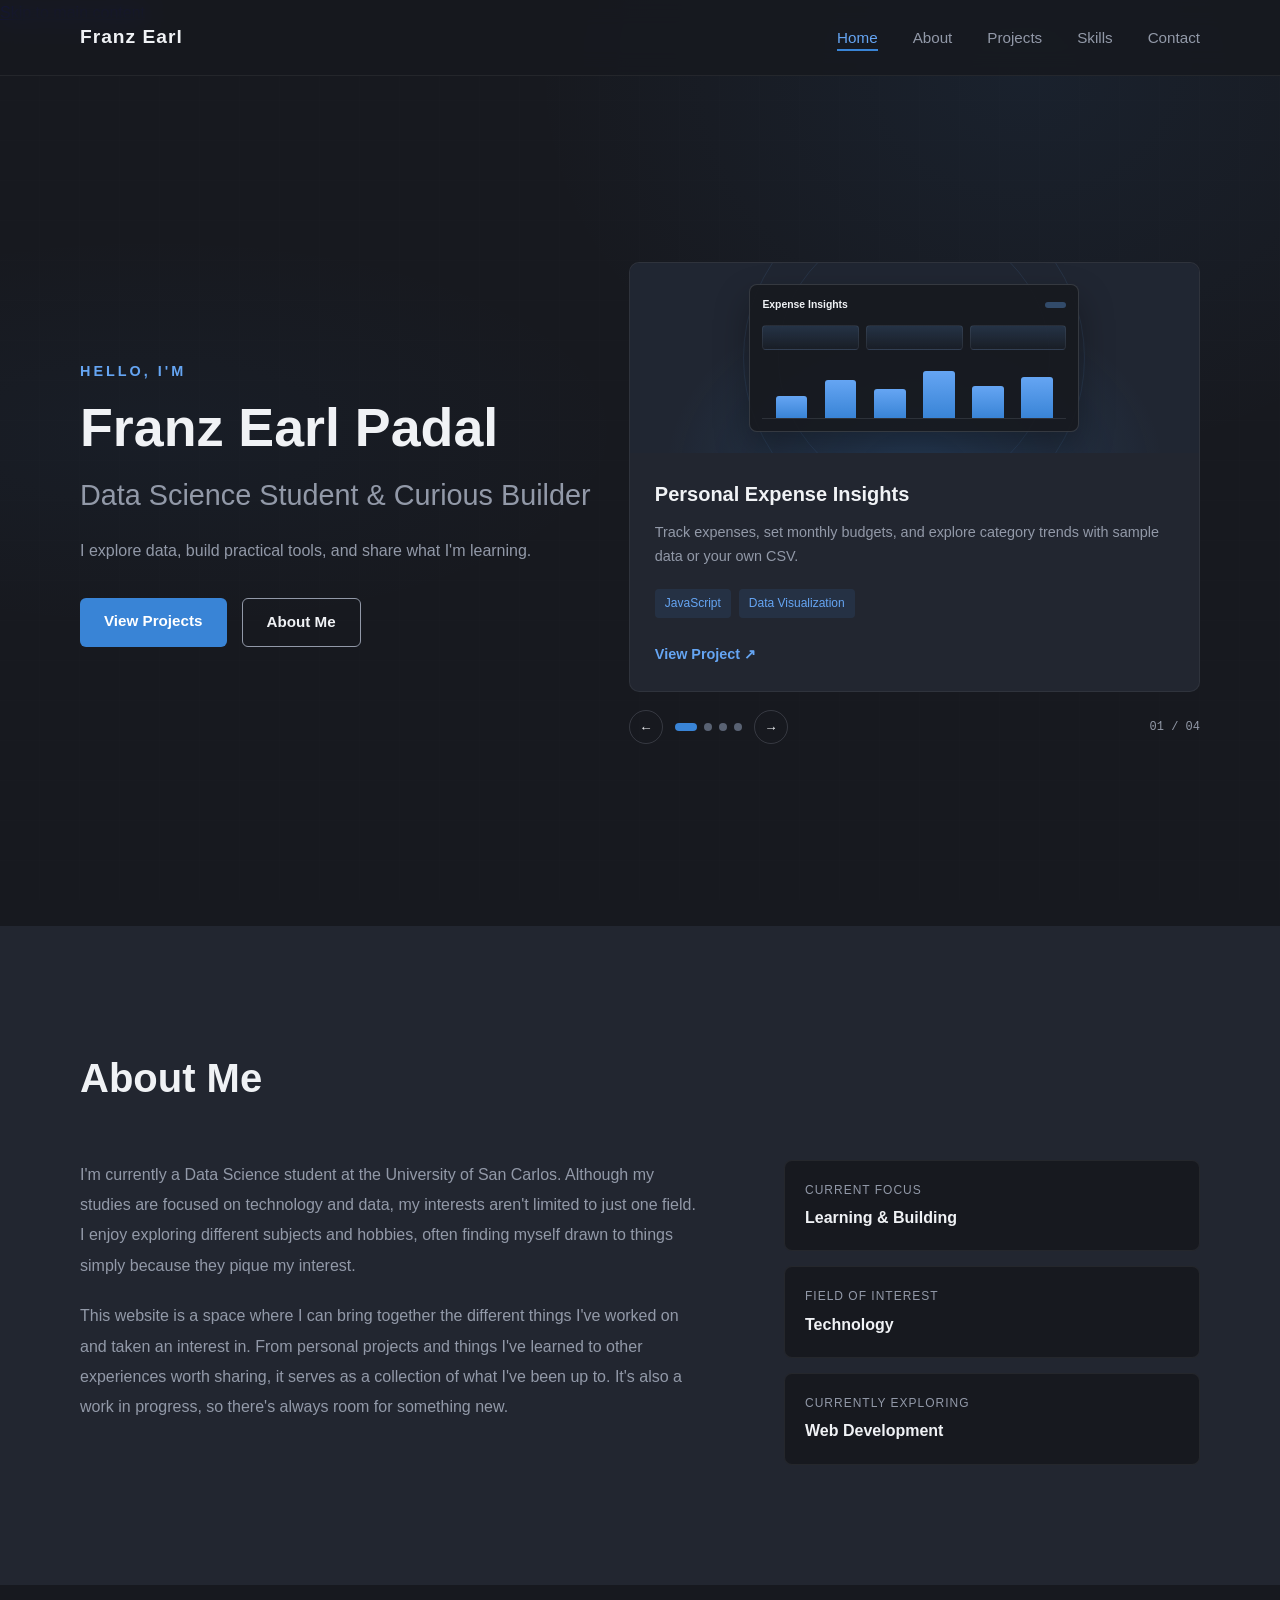
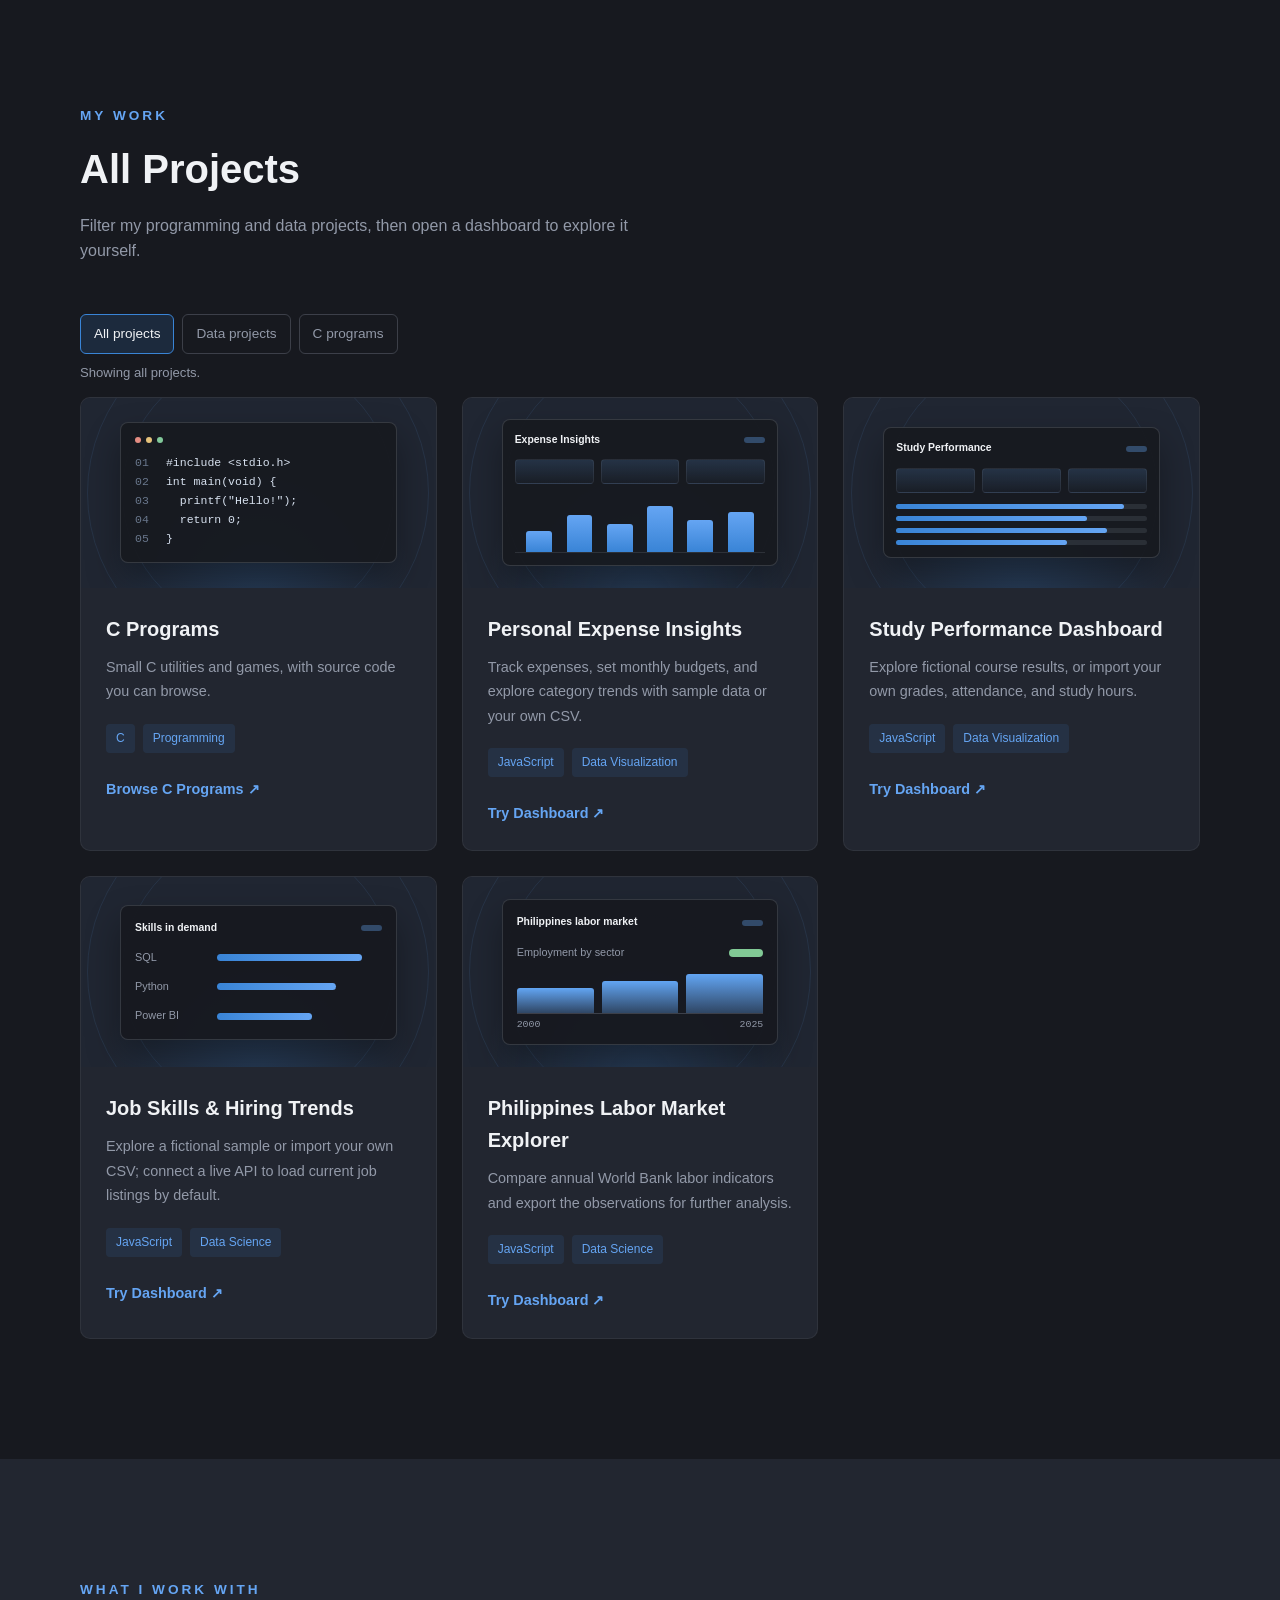
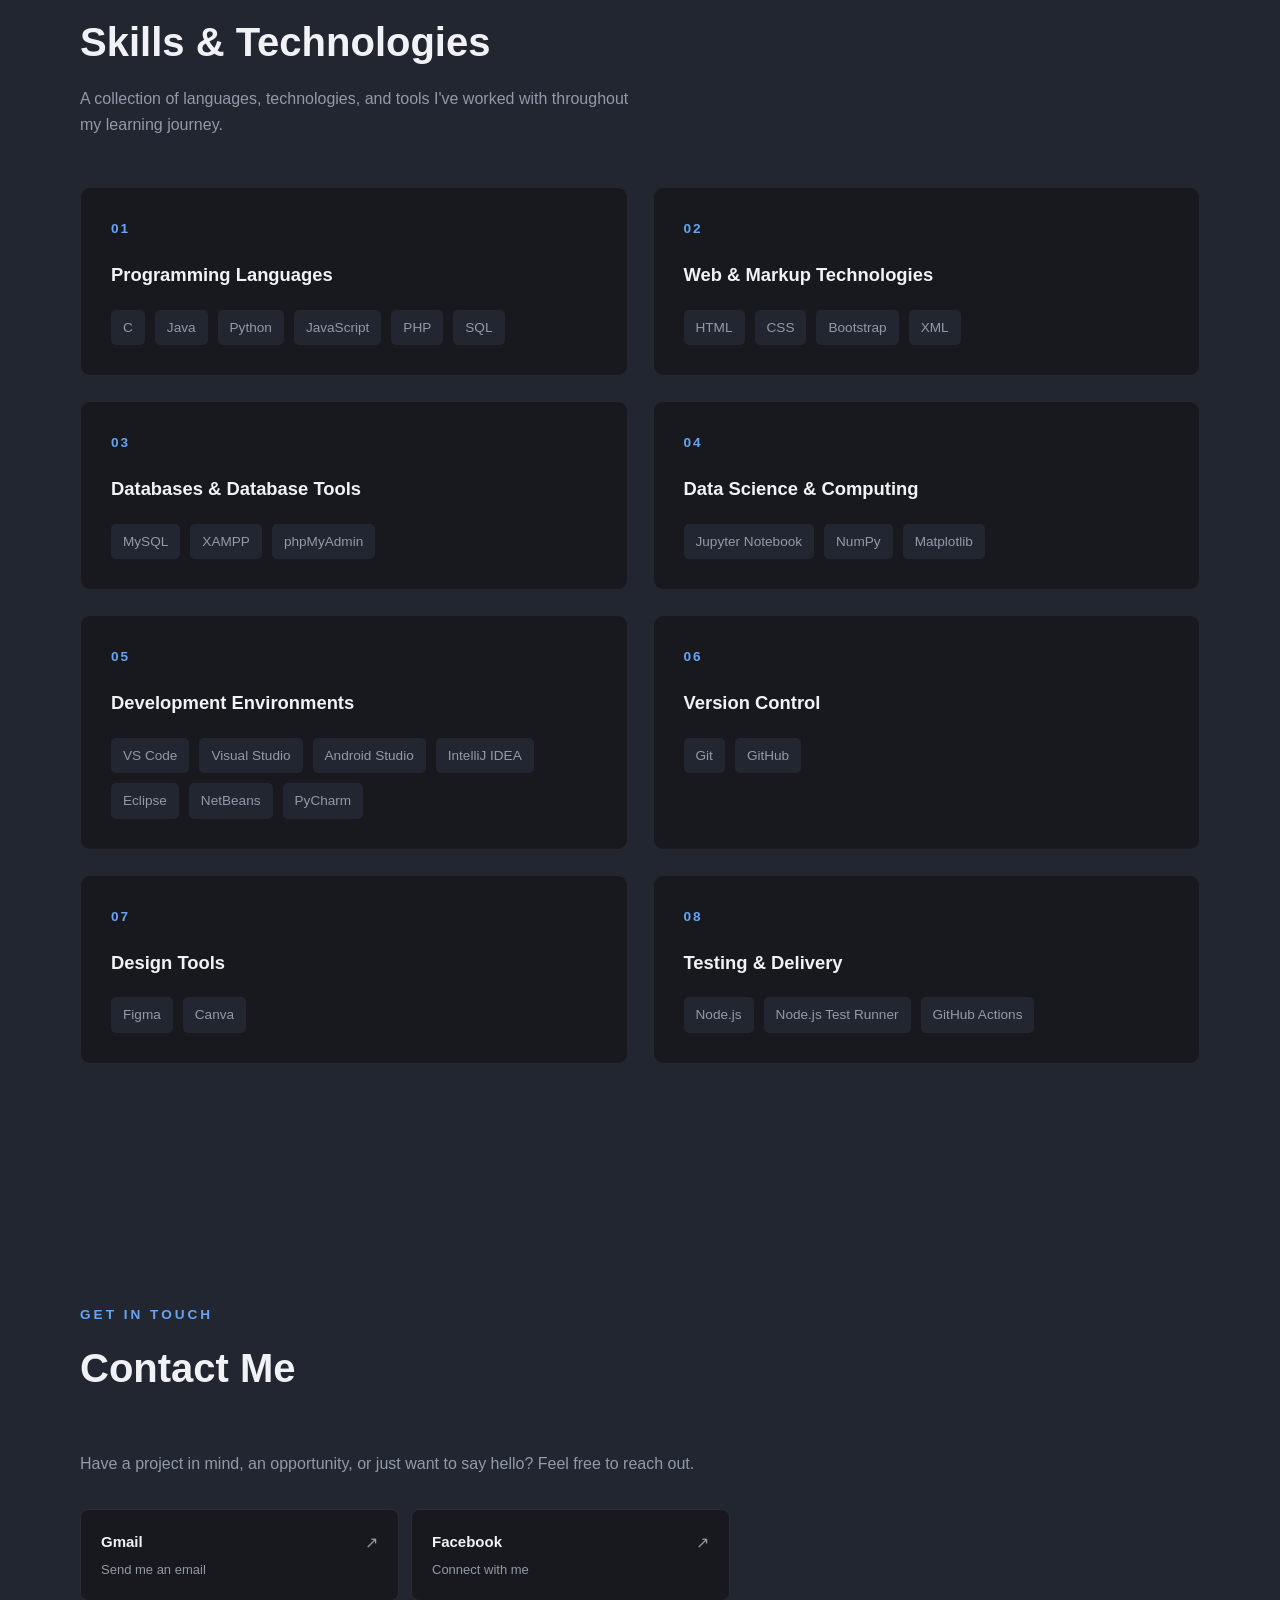
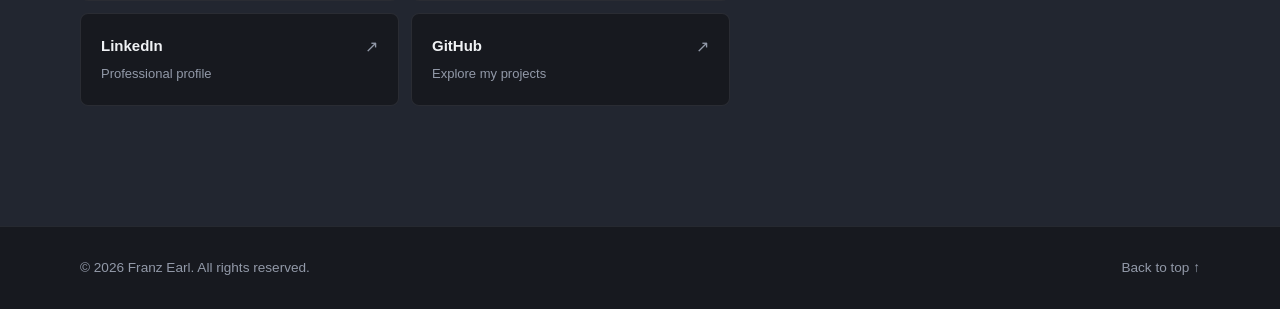
==== commit 3e907cde: "Add keyboard skip link to portfolio home" ====
--- a/index.html
+++ b/index.html
@@ -11,6 +11,7 @@
     <link rel="stylesheet" href="styles.css">
 </head>
 <body>
+    <a class="skip-link" href="#main-content">Skip to main content</a>
     <!-- Navigation Bar -->
     <header>
         <nav class="navbar">
@@ -35,7 +36,7 @@
         </nav>
     </header>
     <!-- Hero Section -->
-    <main>
+    <main id="main-content" tabindex="-1">
         <section id="home" class="hero">
             <div class="hero-content">
                 <p class="hero-greeting">HELLO, I'M</p>
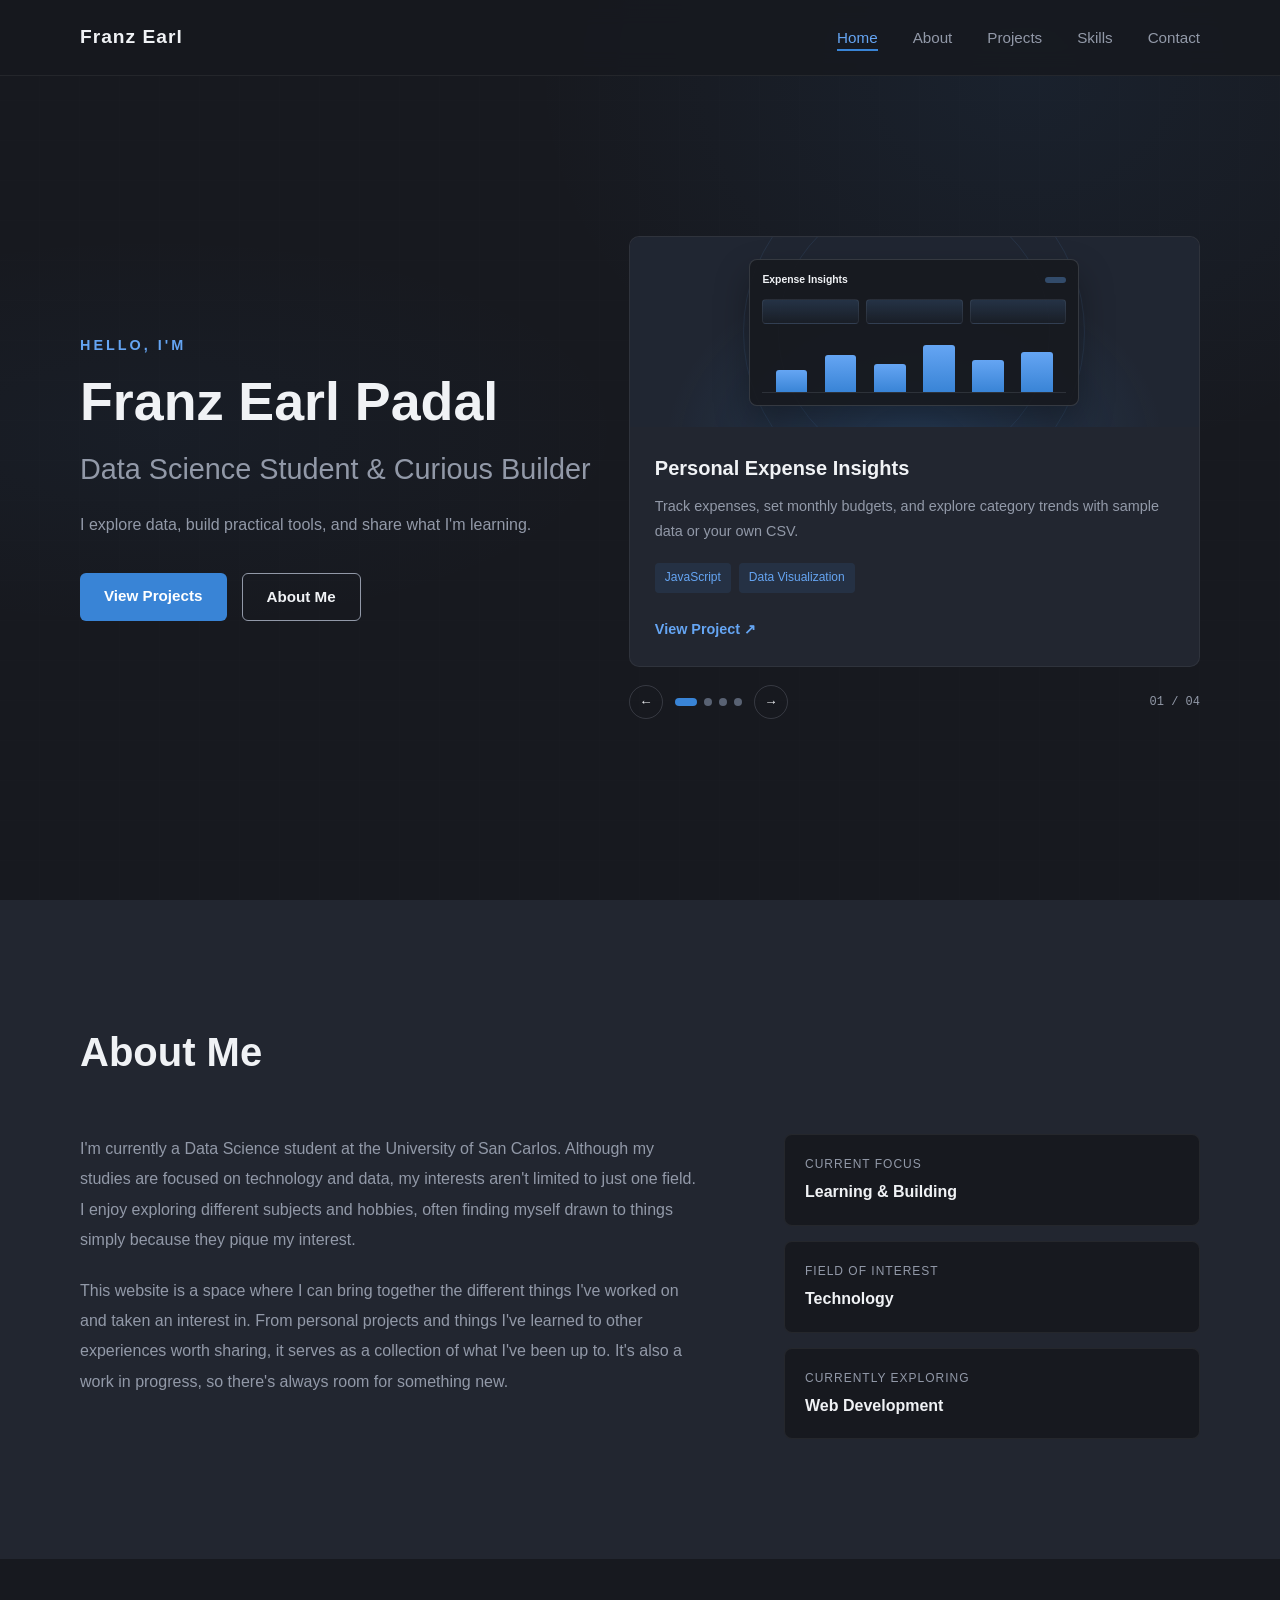
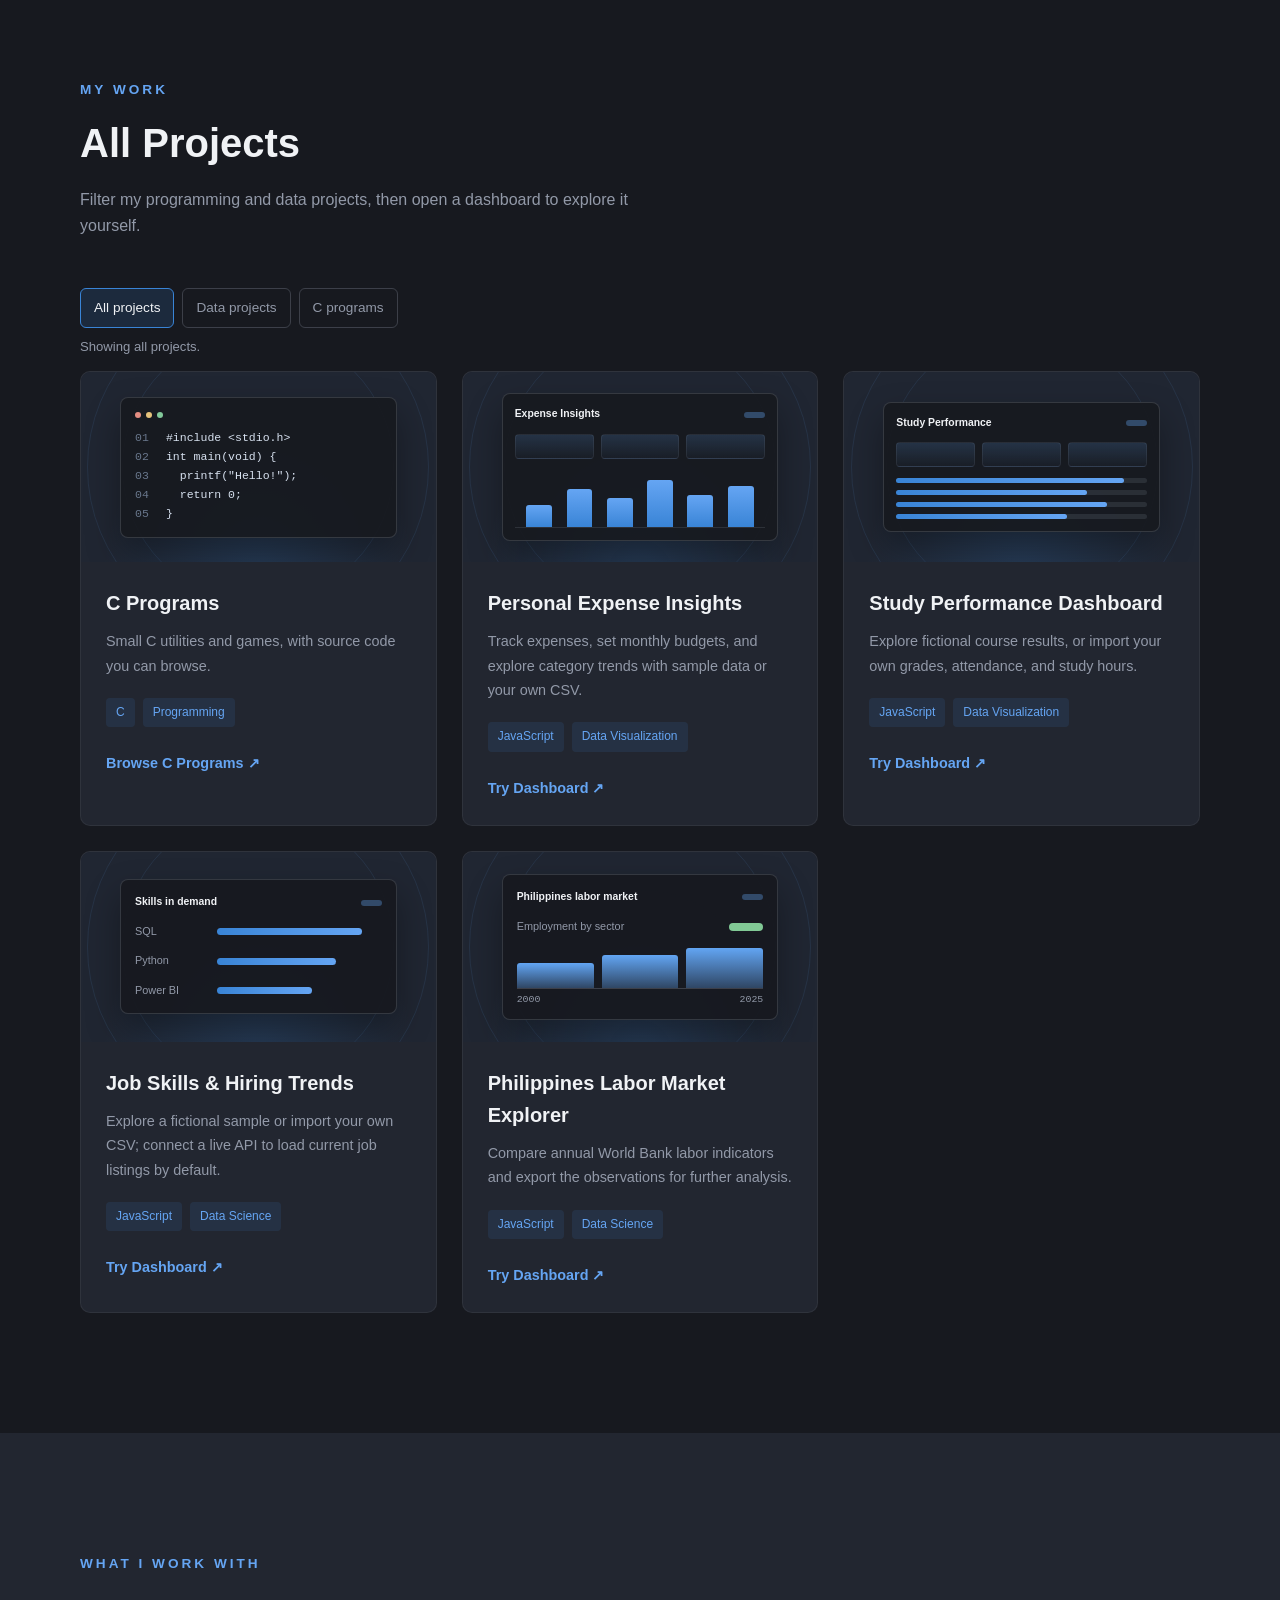
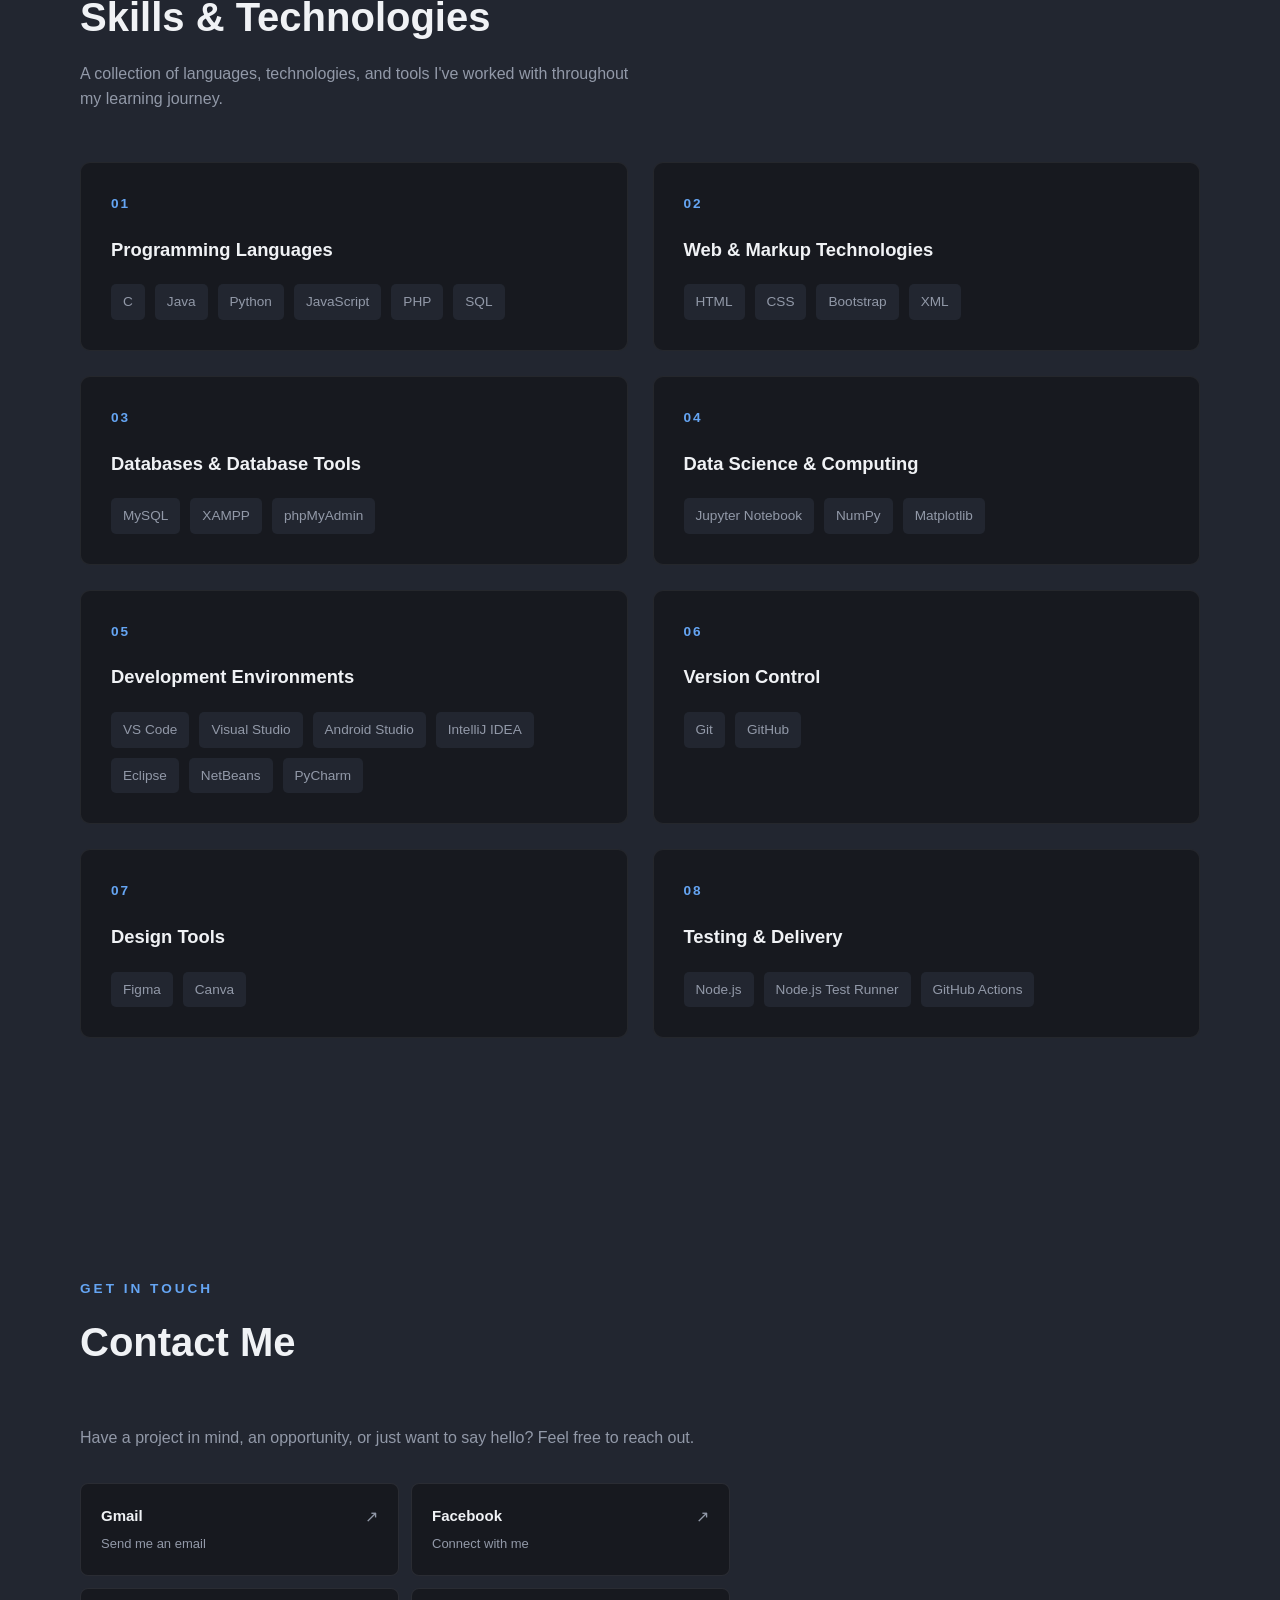
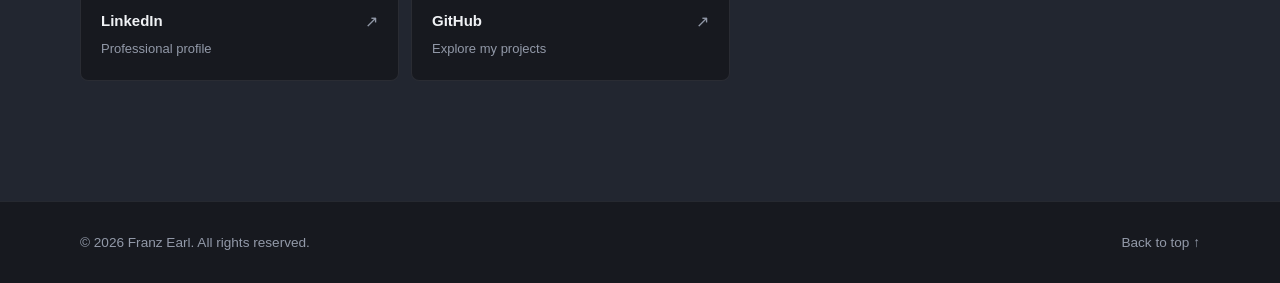
==== commit b1902200: "Refresh page landmark markup" ====
--- a/index.html
+++ b/index.html
@@ -11,7 +11,7 @@
     <link rel="stylesheet" href="styles.css">
 </head>
 <body>
-    <a class="skip-link" href="#main-content">Skip to main content</a>
+
     <!-- Navigation Bar -->
     <header>
         <nav class="navbar">
@@ -36,7 +36,7 @@
         </nav>
     </header>
     <!-- Hero Section -->
-    <main id="main-content" tabindex="-1">
+    <main>
         <section id="home" class="hero">
             <div class="hero-content">
                 <p class="hero-greeting">HELLO, I'M</p>
--- a/styles.css
+++ b/styles.css
@@ -151,6 +151,29 @@
 
 section {
     scroll-margin-top: 75px;
+}
+
+.skip-link {
+    position: fixed;
+    top: 12px;
+    left: 12px;
+    z-index: 101;
+    padding: 9px 14px;
+    border: 1px solid var(--accent-hover);
+    border-radius: 6px;
+    color: #fff;
+    background: var(--accent);
+    font-weight: 600;
+    text-decoration: none;
+    transform: translateY(calc(-100% - 16px));
+}
+
+.skip-link:focus-visible {
+    transform: translateY(0);
+}
+
+#main-content {
+    scroll-margin-top: 85px;
 }
 
 /* ---------- Hero Section ---------- */
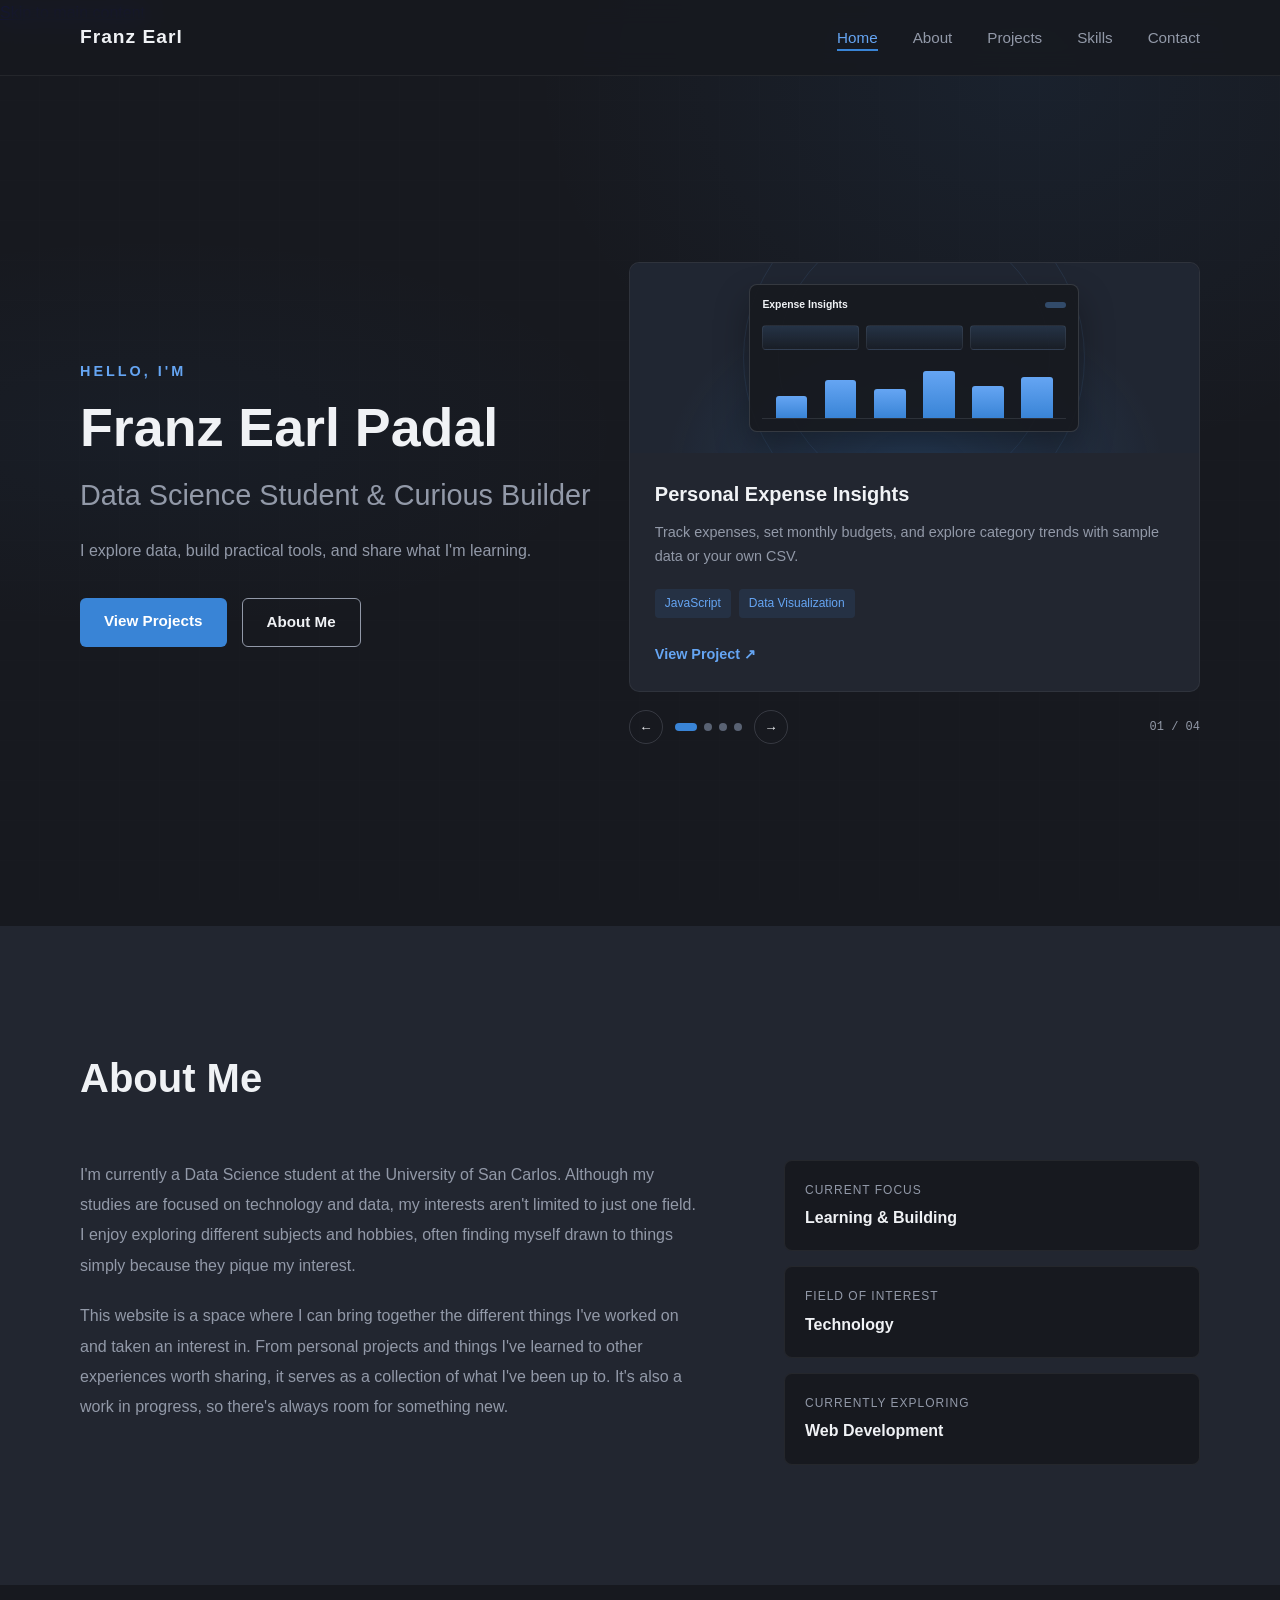
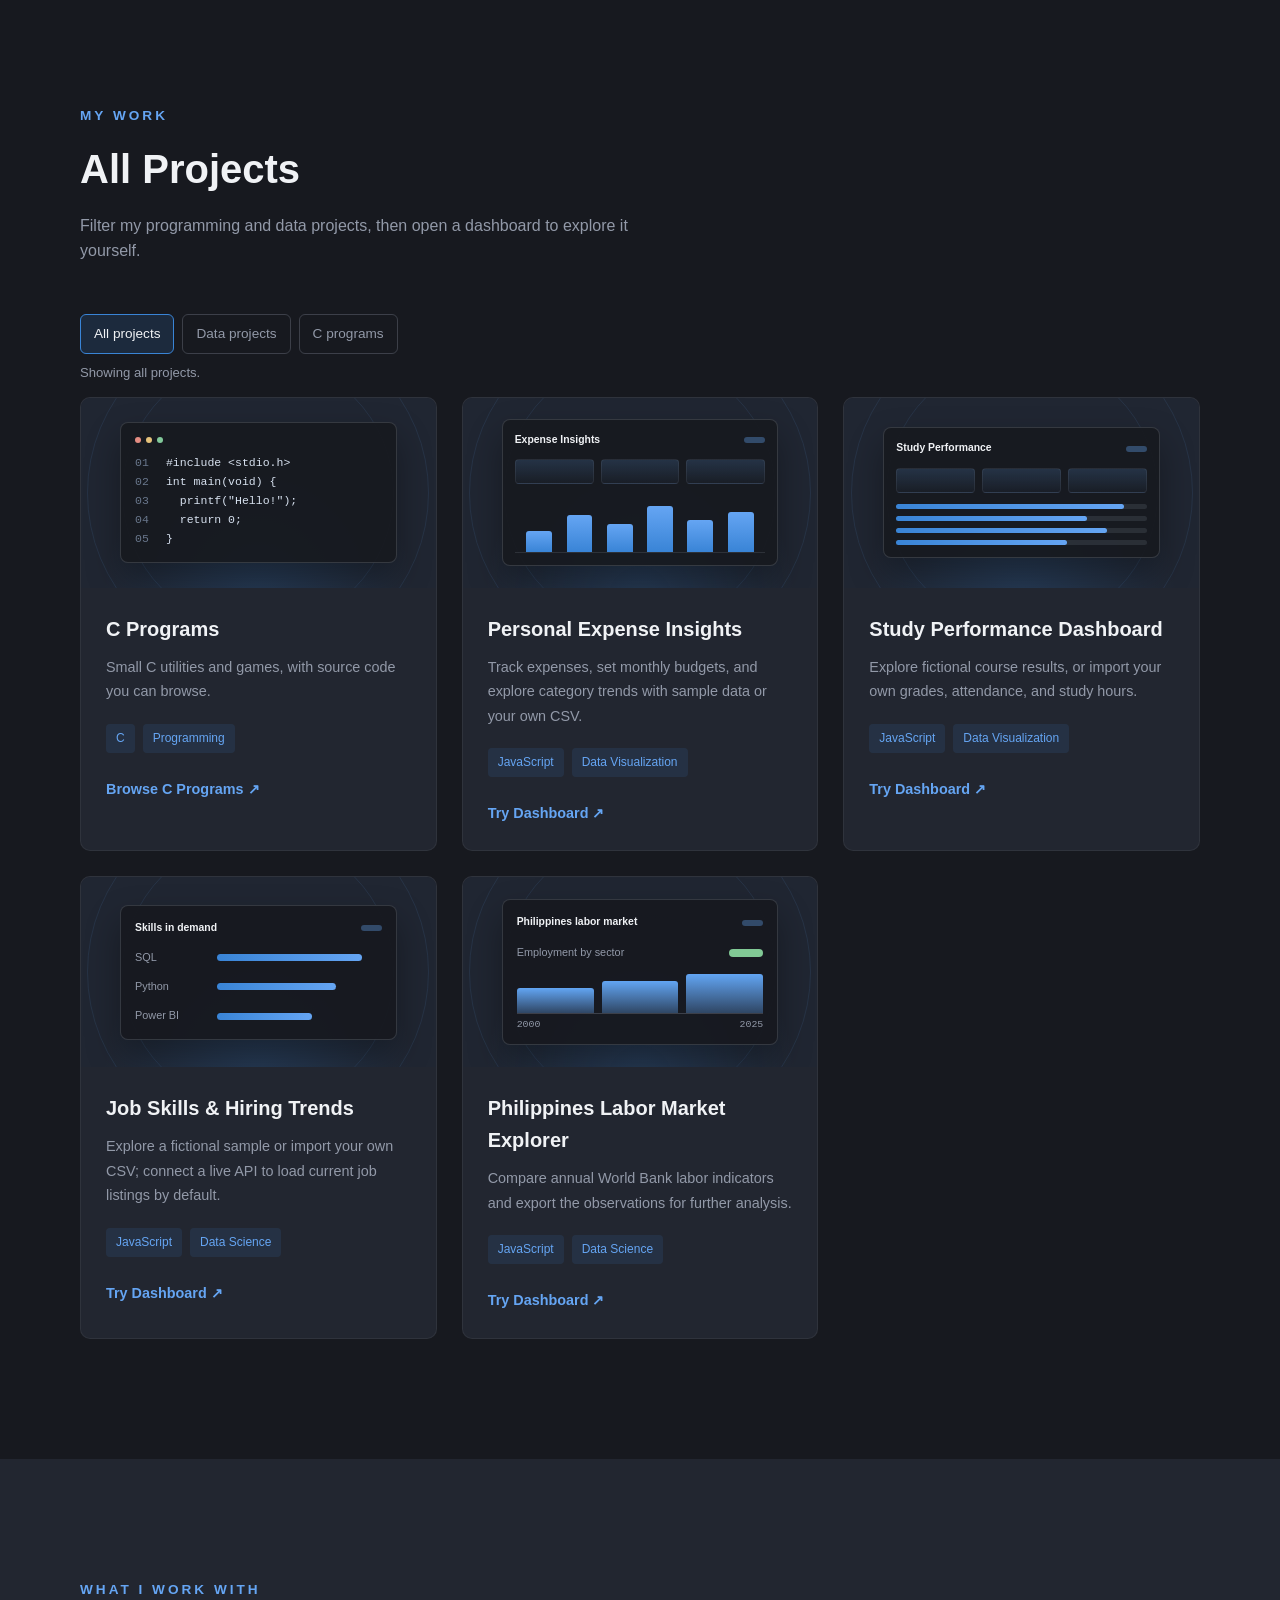
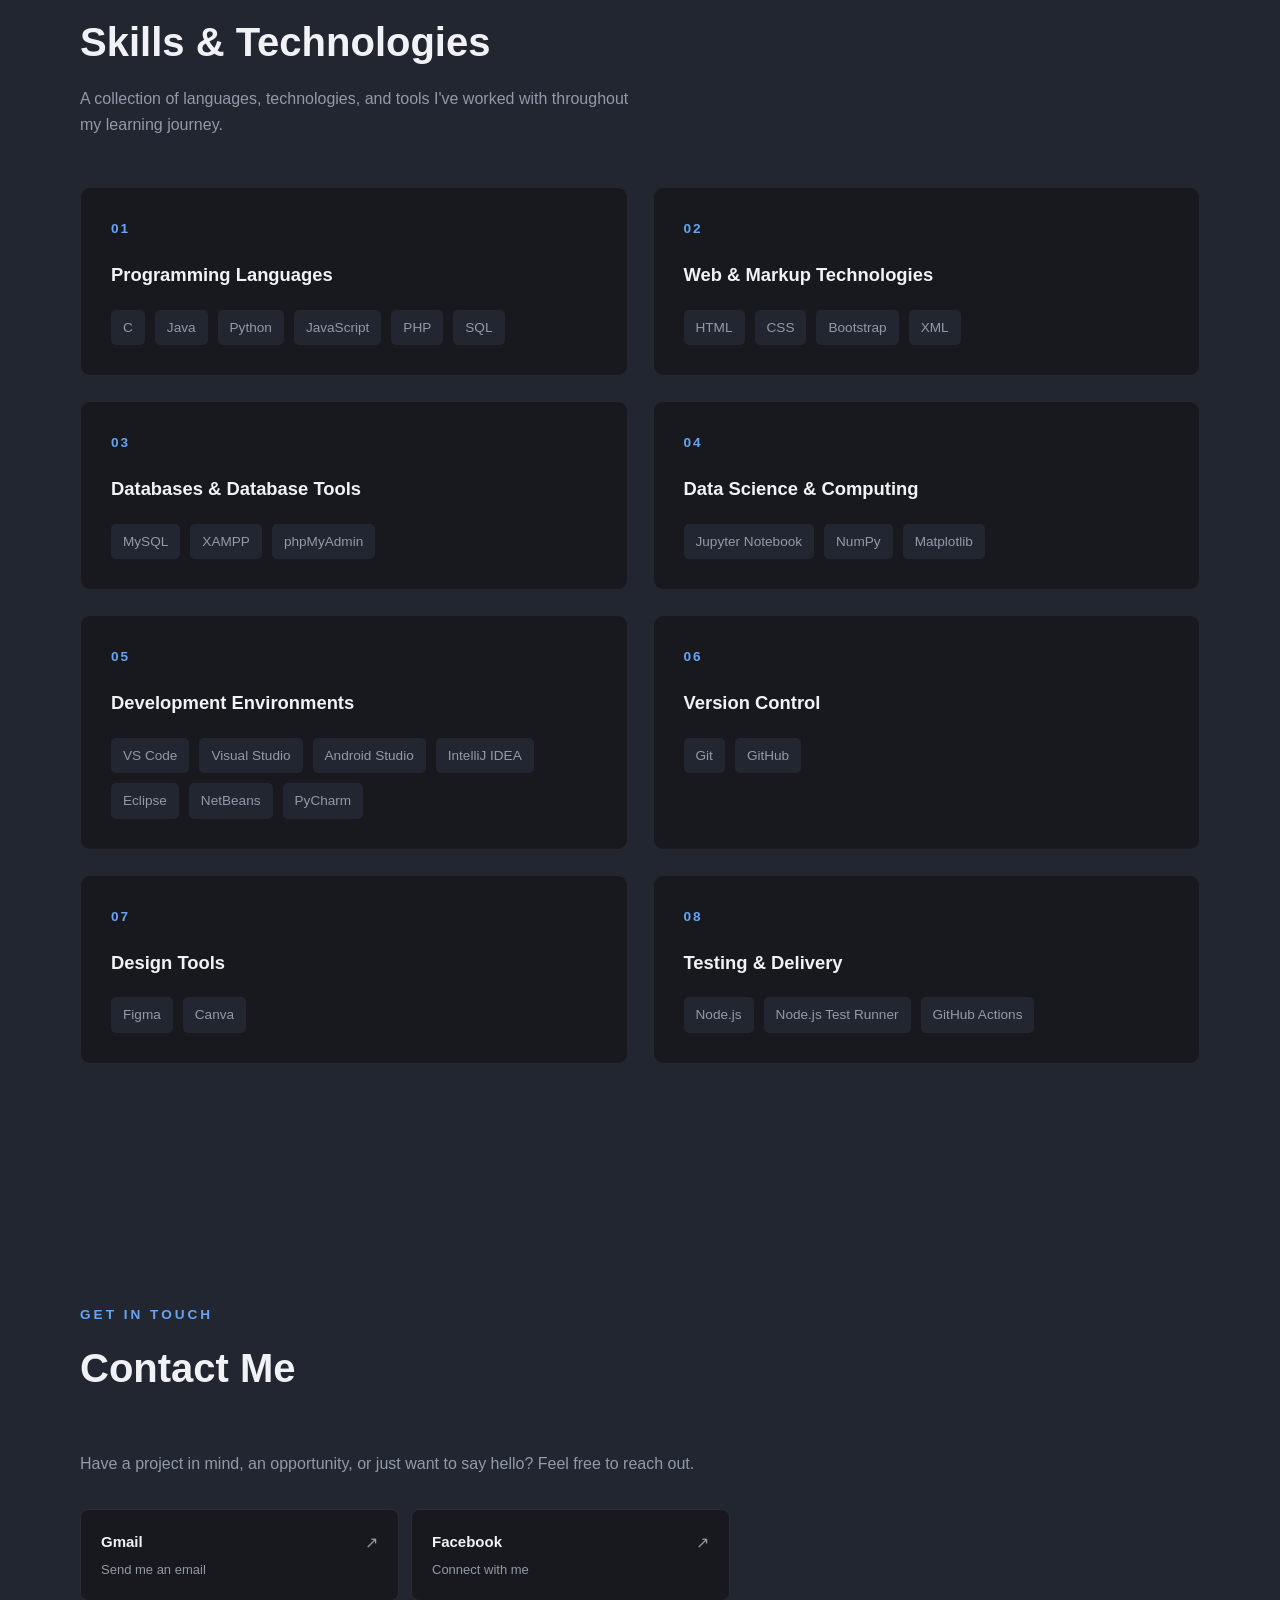
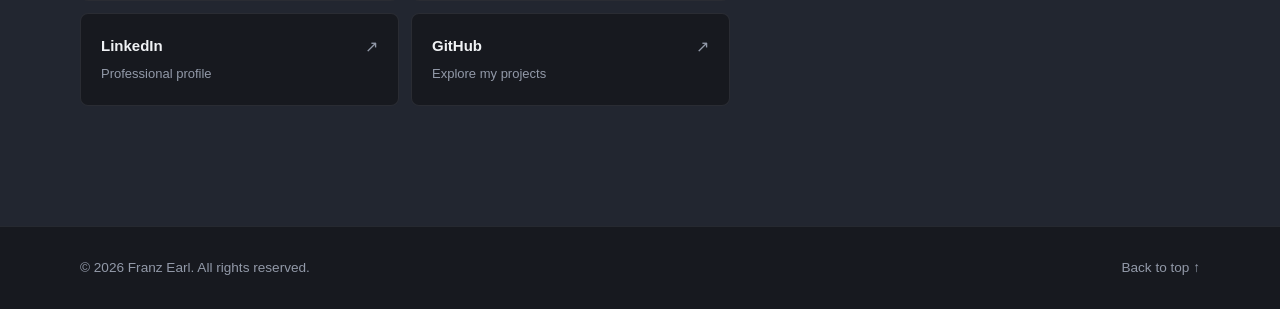
==== commit e5bf2ea8: "Preserve merged skip navigation" ====
--- a/index.html
+++ b/index.html
@@ -11,7 +11,7 @@
     <link rel="stylesheet" href="styles.css">
 </head>
 <body>
-
+    <a class="skip-link" href="#main-content">Skip to main content</a>
     <!-- Navigation Bar -->
     <header>
         <nav class="navbar">
@@ -36,7 +36,7 @@
         </nav>
     </header>
     <!-- Hero Section -->
-    <main>
+    <main id="main-content" tabindex="-1">
         <section id="home" class="hero">
             <div class="hero-content">
                 <p class="hero-greeting">HELLO, I'M</p>
--- a/styles.css
+++ b/styles.css
@@ -153,28 +153,7 @@
     scroll-margin-top: 75px;
 }
 
-.skip-link {
-    position: fixed;
-    top: 12px;
-    left: 12px;
-    z-index: 101;
-    padding: 9px 14px;
-    border: 1px solid var(--accent-hover);
-    border-radius: 6px;
-    color: #fff;
-    background: var(--accent);
-    font-weight: 600;
-    text-decoration: none;
-    transform: translateY(calc(-100% - 16px));
-}
-
-.skip-link:focus-visible {
-    transform: translateY(0);
-}
-
-#main-content {
-    scroll-margin-top: 85px;
-}
+
 
 /* ---------- Hero Section ---------- */
 
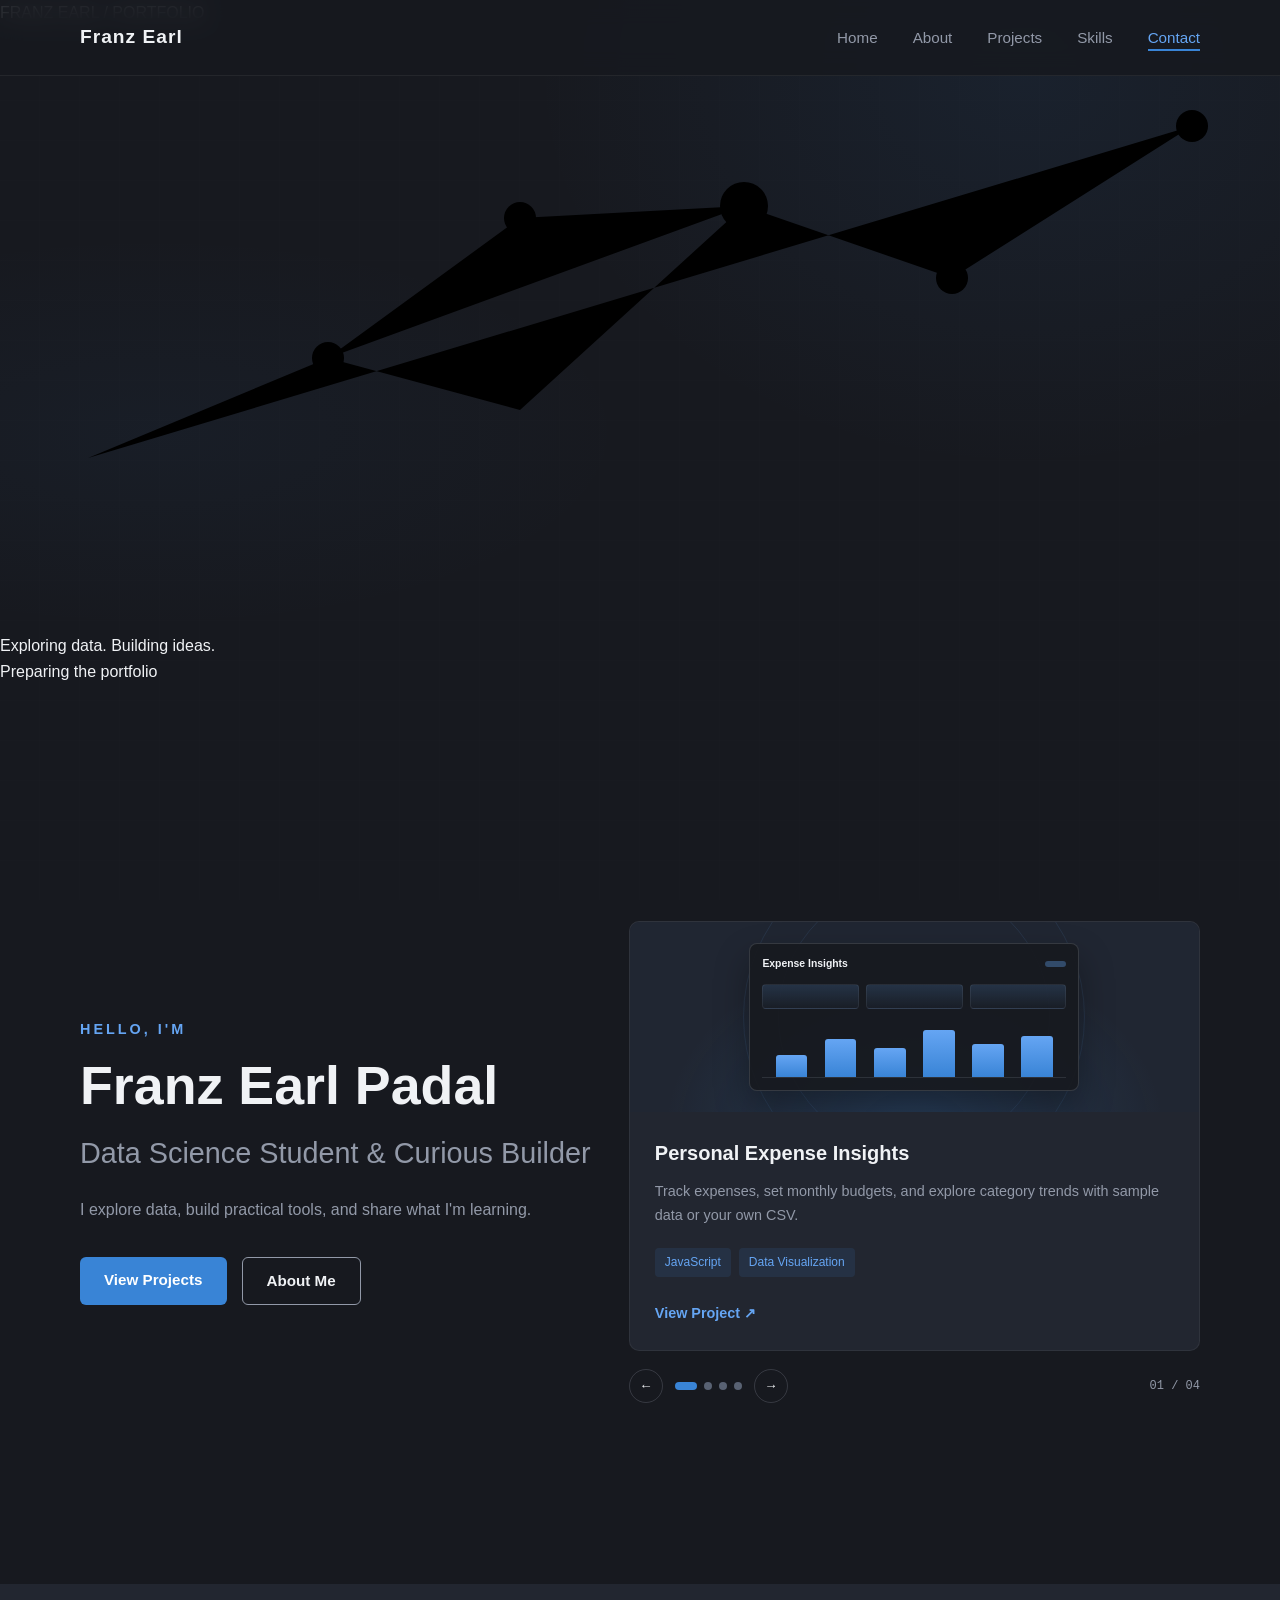
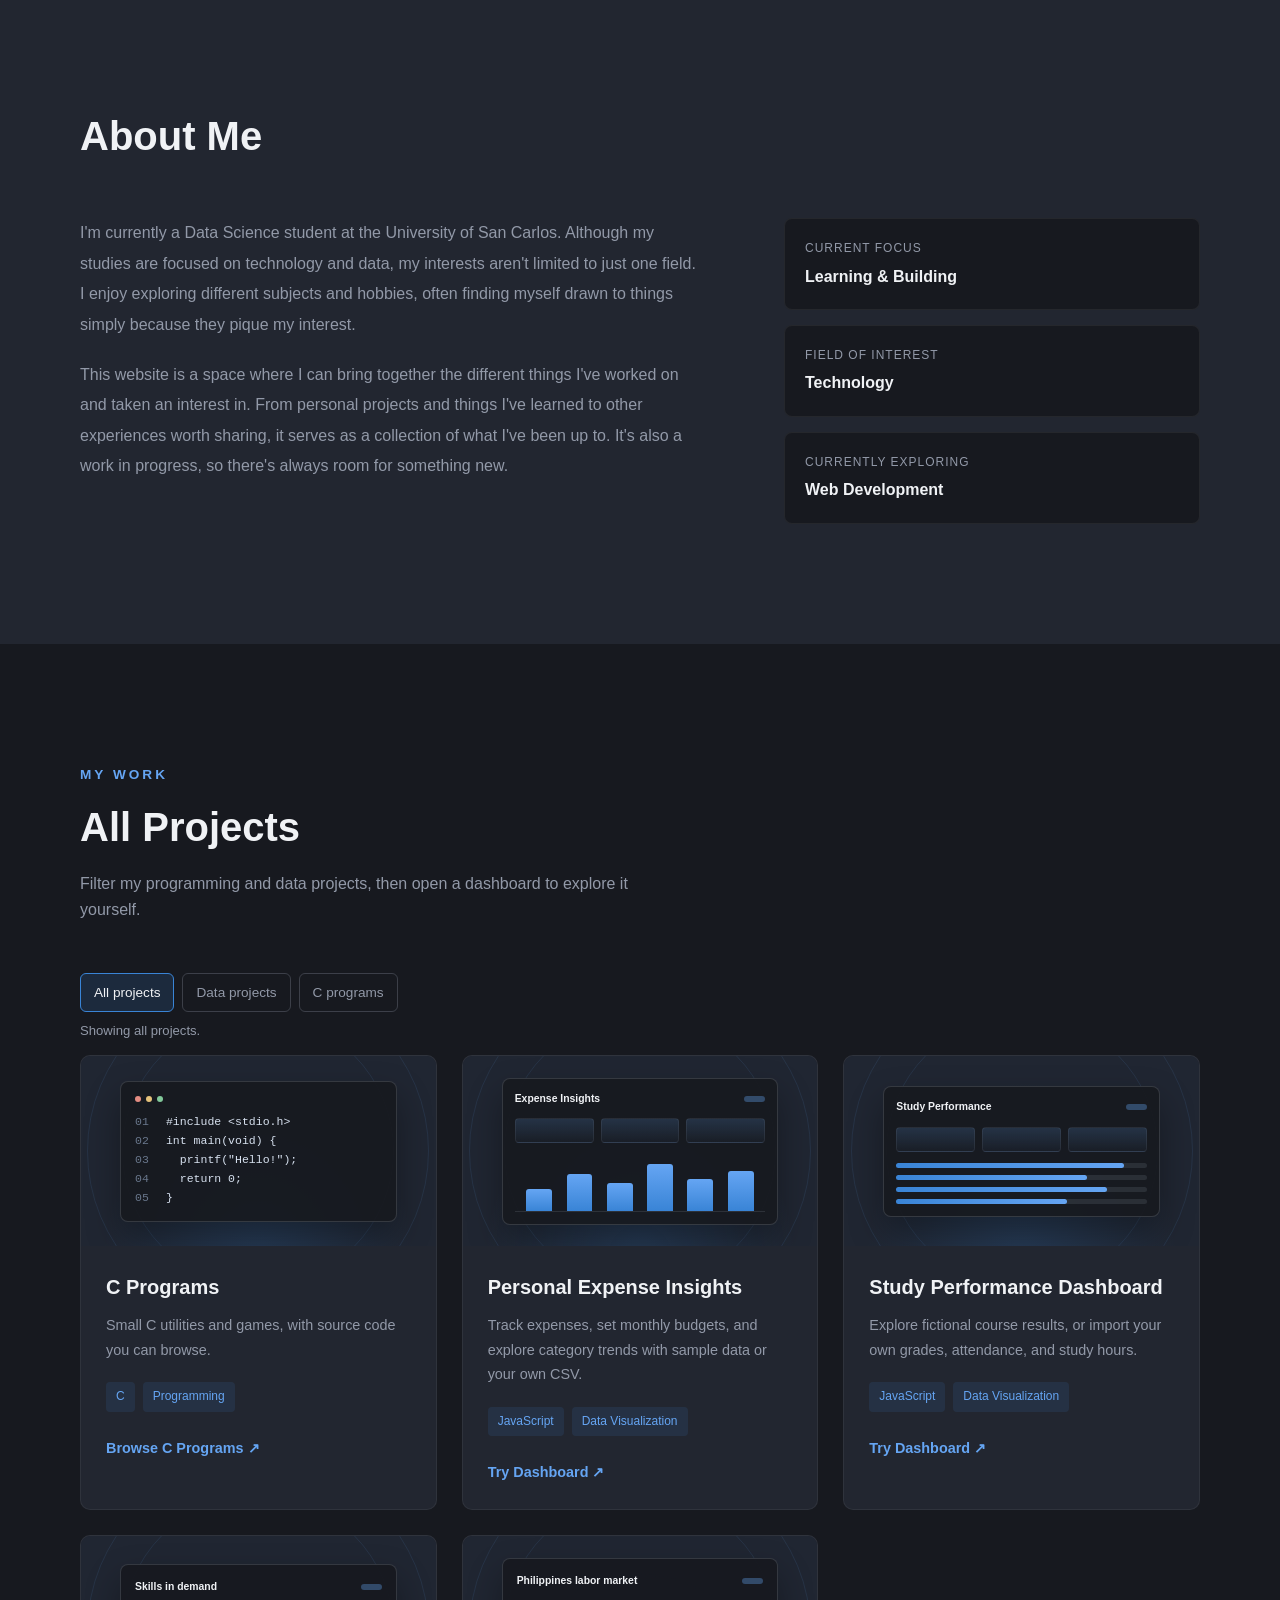
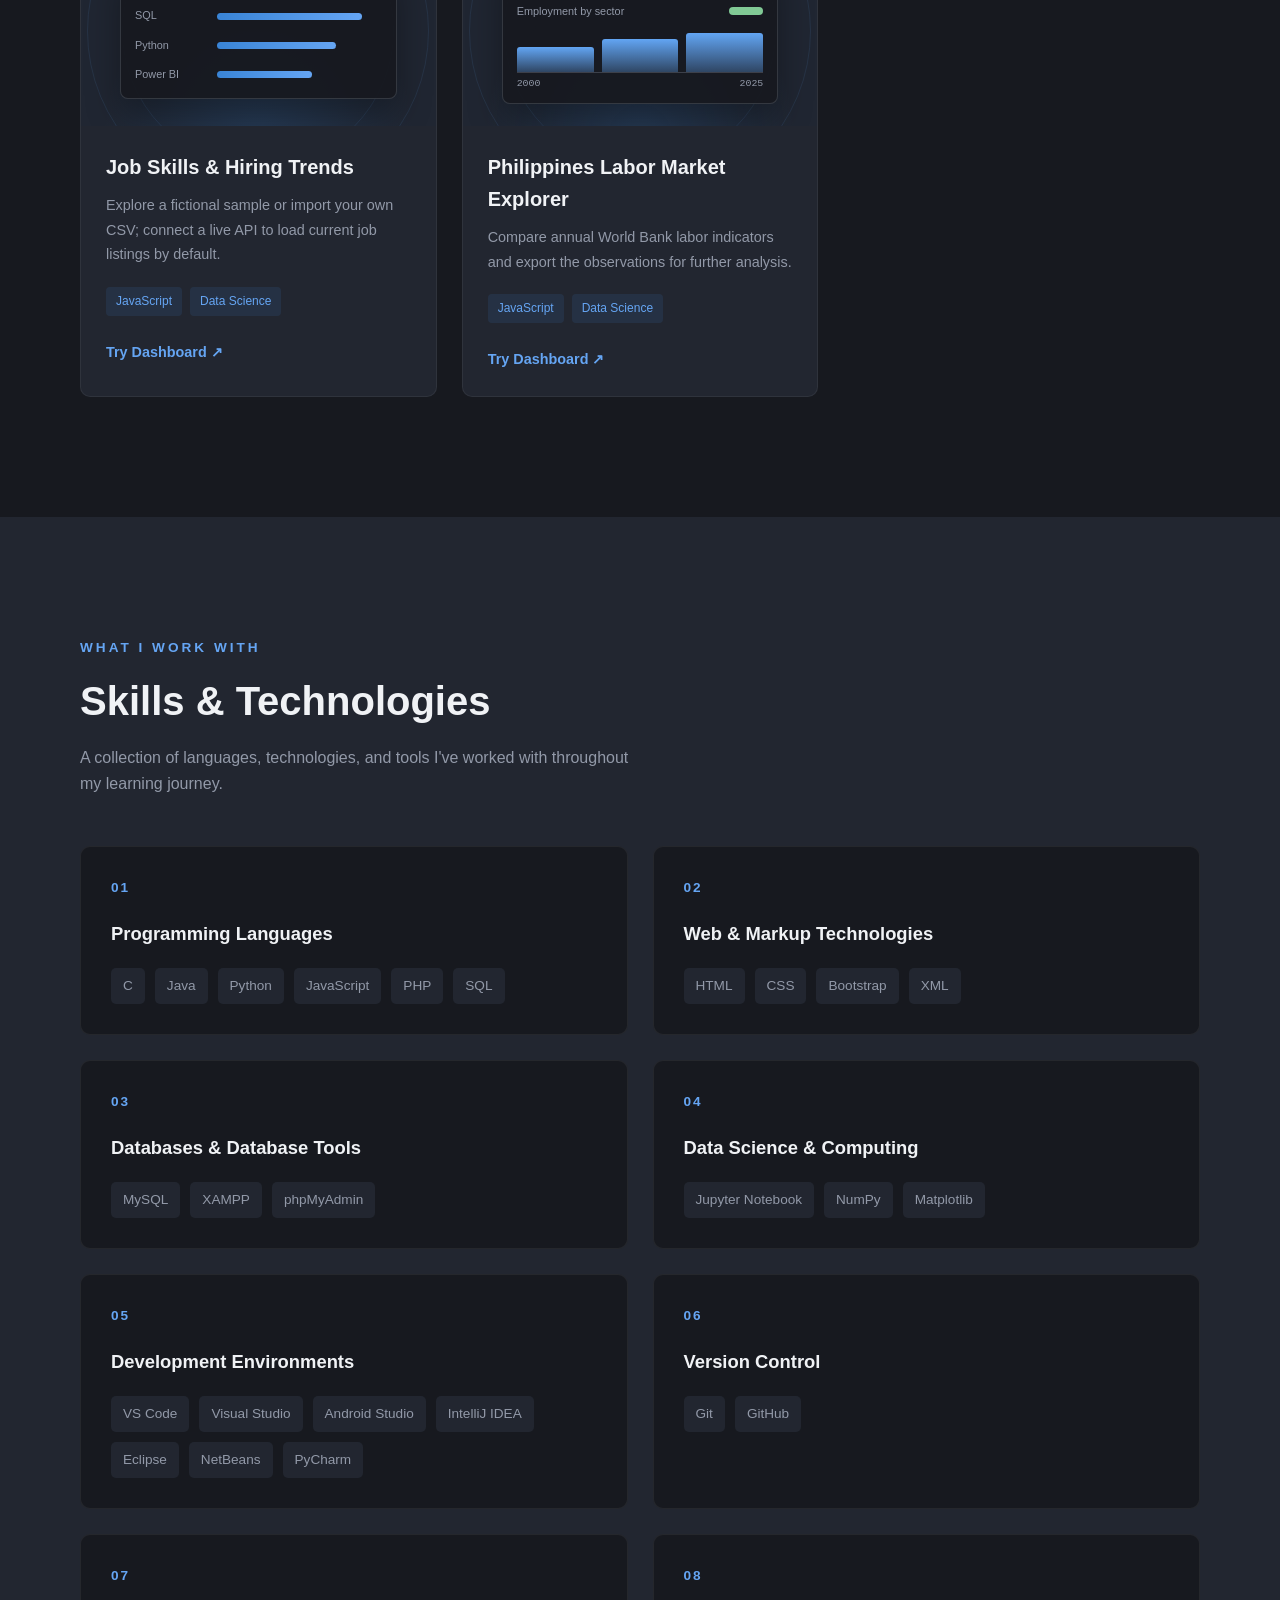
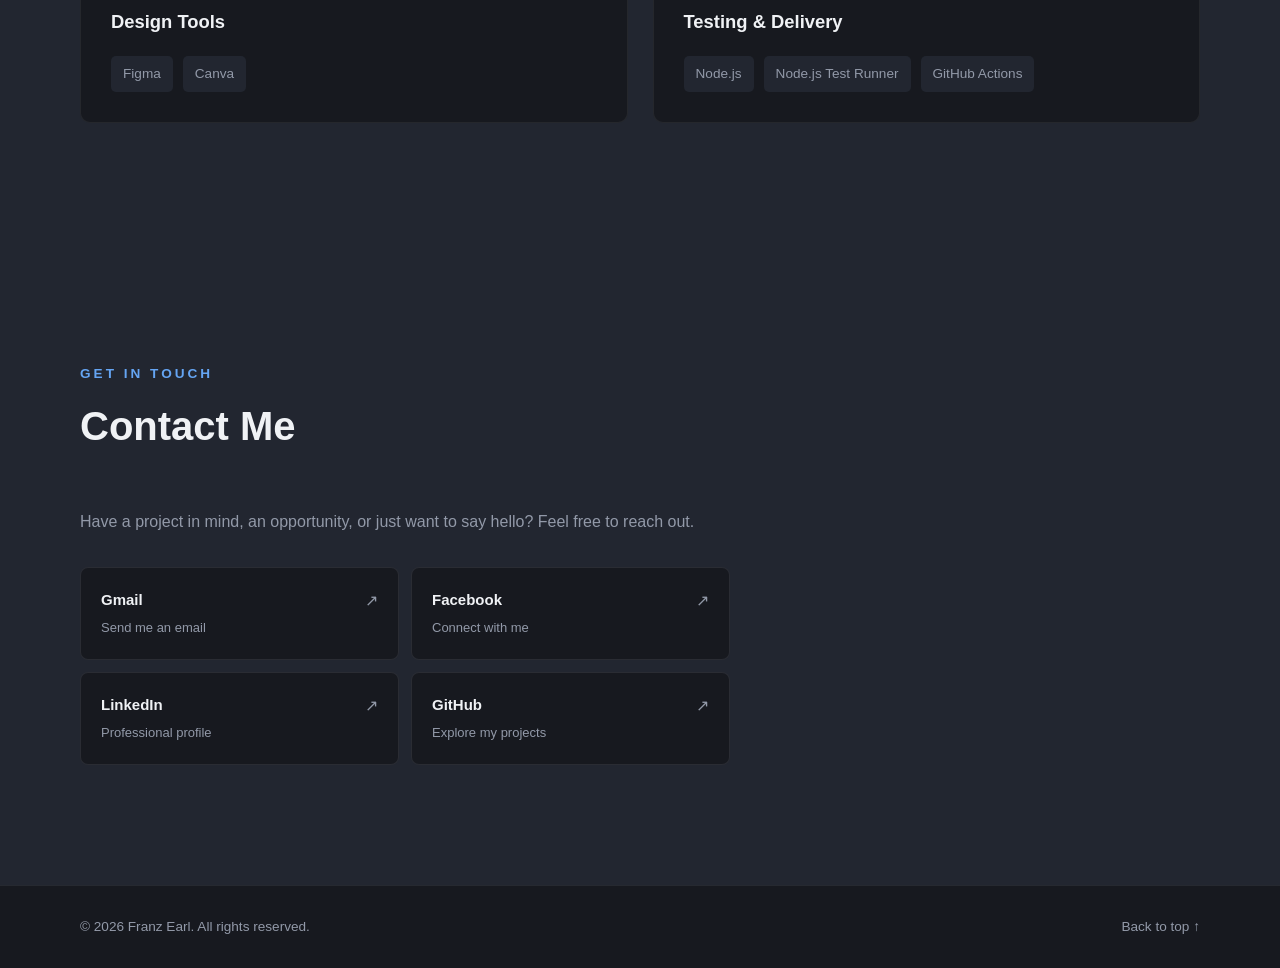
==== commit e607c8d7: "Add data-inspired portfolio loading screen" ====
--- a/index.html
+++ b/index.html
@@ -11,7 +11,25 @@
     <link rel="stylesheet" href="styles.css">
 </head>
 <body>
-    <a class="skip-link" href="#main-content">Skip to main content</a>
+    <div class="portfolio-loader" id="portfolio-loader" role="status" aria-label="Loading portfolio">
+        <div class="portfolio-loader-content">
+            <p class="portfolio-loader-kicker">FRANZ EARL <span>/</span> PORTFOLIO</p>
+            <svg class="portfolio-loader-visual" viewBox="0 0 320 150" aria-hidden="true" focusable="false">
+                <path class="loader-grid-line" d="M20 30H300M20 75H300M20 120H300M65 15V135M160 15V135M255 15V135" />
+                <path class="loader-chart-line" d="M22 108L82 83L130 96L186 45L238 63L298 25" />
+                <path class="loader-network-line" d="M82 83L130 48L186 45M130 48L160 75M186 45L238 63" />
+                <circle class="loader-node" cx="82" cy="83" r="4" />
+                <circle class="loader-node" cx="130" cy="48" r="4" />
+                <circle class="loader-node loader-node-pulse" cx="186" cy="45" r="6" />
+                <circle class="loader-node" cx="238" cy="63" r="4" />
+                <circle class="loader-node" cx="298" cy="25" r="4" />
+            </svg>
+            <p class="portfolio-loader-title">Exploring data. Building ideas<span>.</span></p>
+            <div class="portfolio-loader-track" aria-hidden="true"><span></span></div>
+            <p class="portfolio-loader-status">Preparing the portfolio</p>
+        </div>
+    </div>
+        <a class="skip-link" href="#main-content">Skip to main content</a>
     <!-- Navigation Bar -->
     <header>
         <nav class="navbar">
--- a/styles.css
+++ b/styles.css
@@ -153,7 +153,28 @@
     scroll-margin-top: 75px;
 }
 
-
+.skip-link {
+    position: fixed;
+    top: 12px;
+    left: 12px;
+    z-index: 101;
+    padding: 9px 14px;
+    border: 1px solid var(--accent-hover);
+    border-radius: 6px;
+    color: #fff;
+    background: var(--accent);
+    font-weight: 600;
+    text-decoration: none;
+    transform: translateY(calc(-100% - 16px));
+}
+
+.skip-link:focus-visible {
+    transform: translateY(0);
+}
+
+#main-content {
+    scroll-margin-top: 85px;
+}
 
 /* ---------- Hero Section ---------- */
 
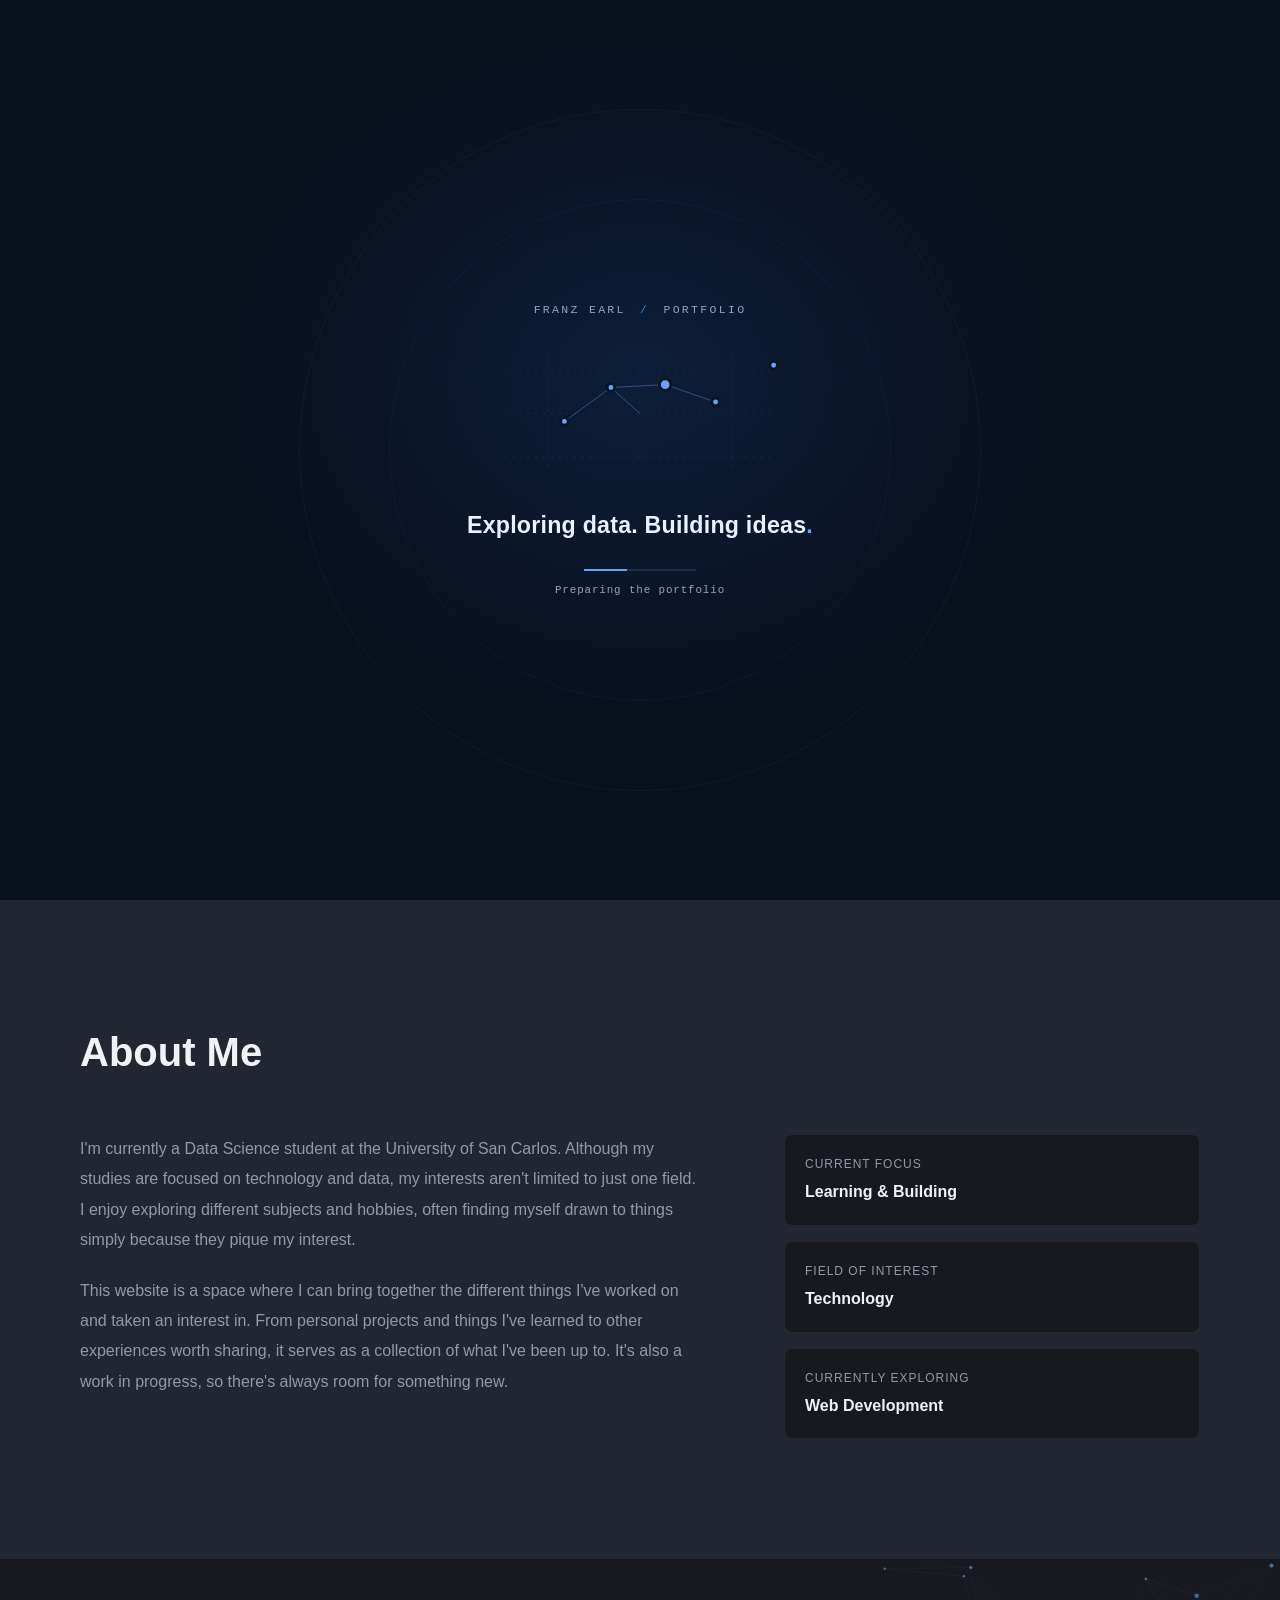
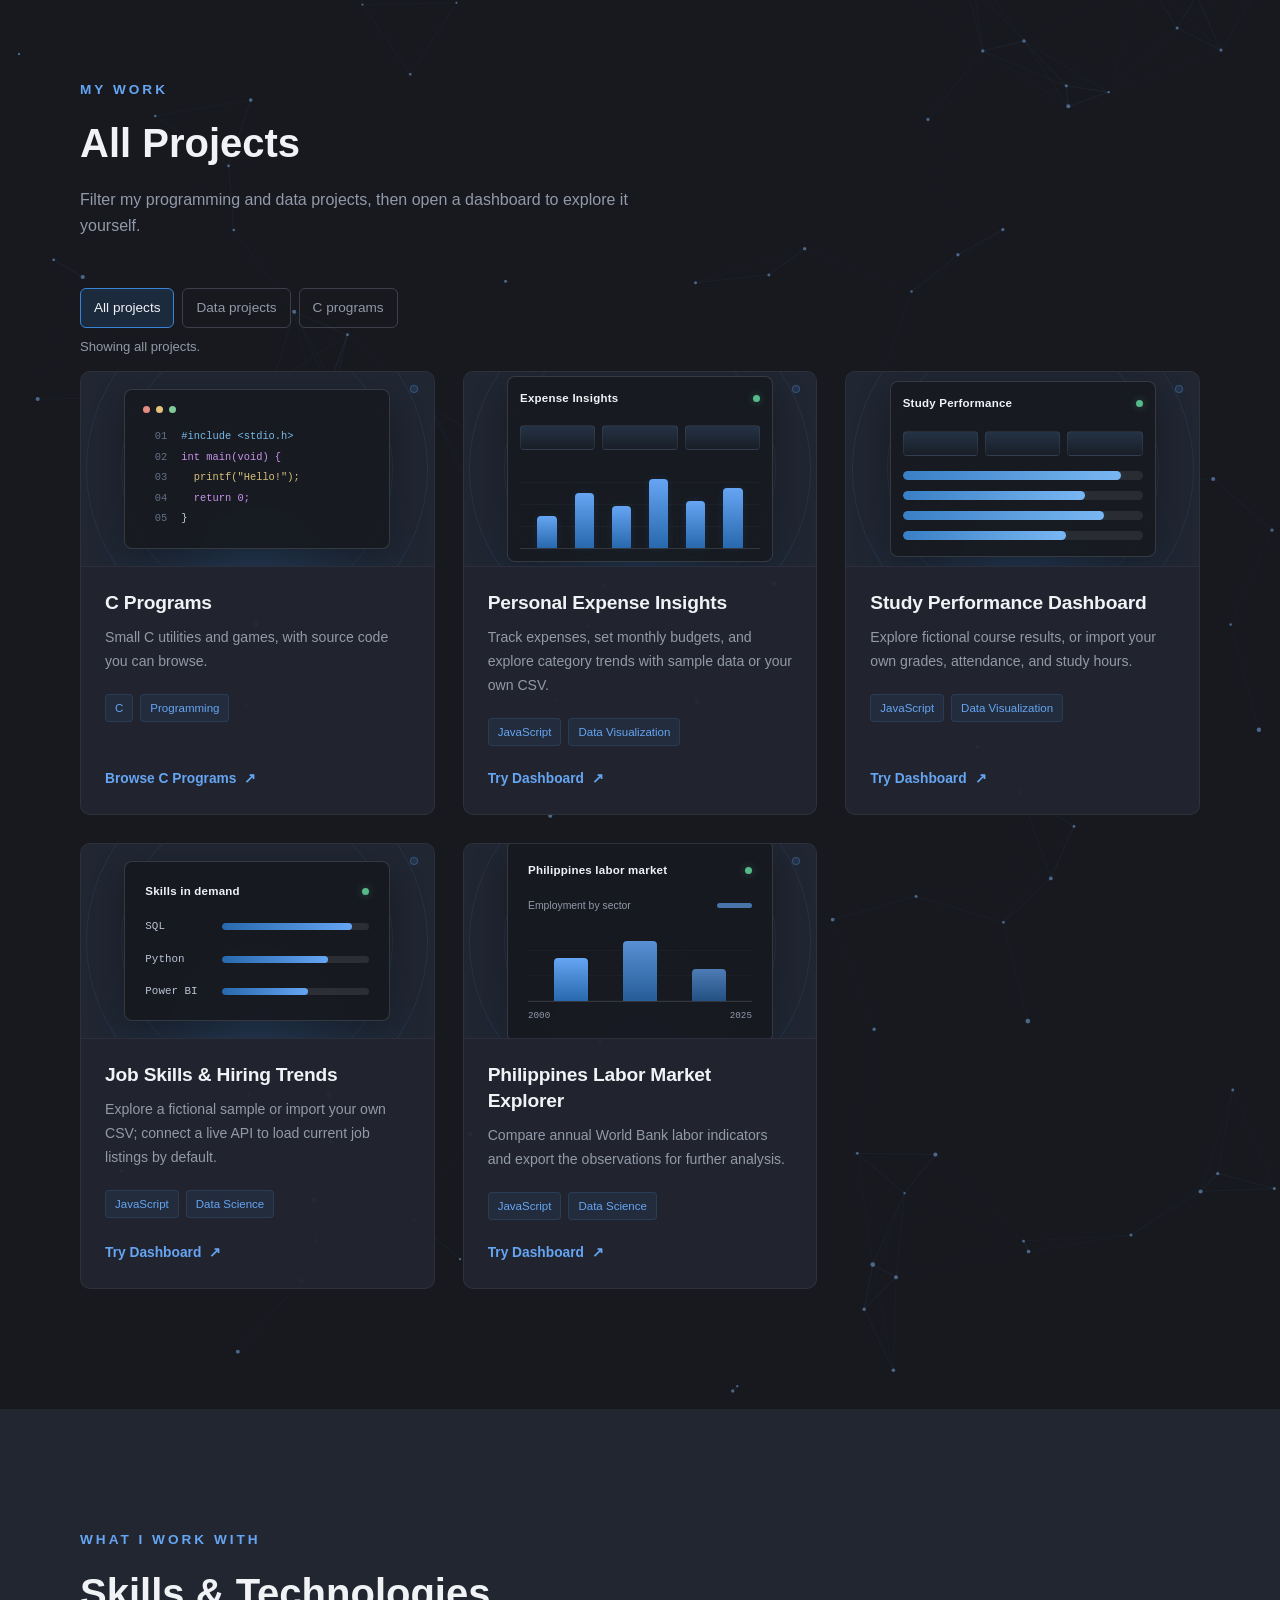
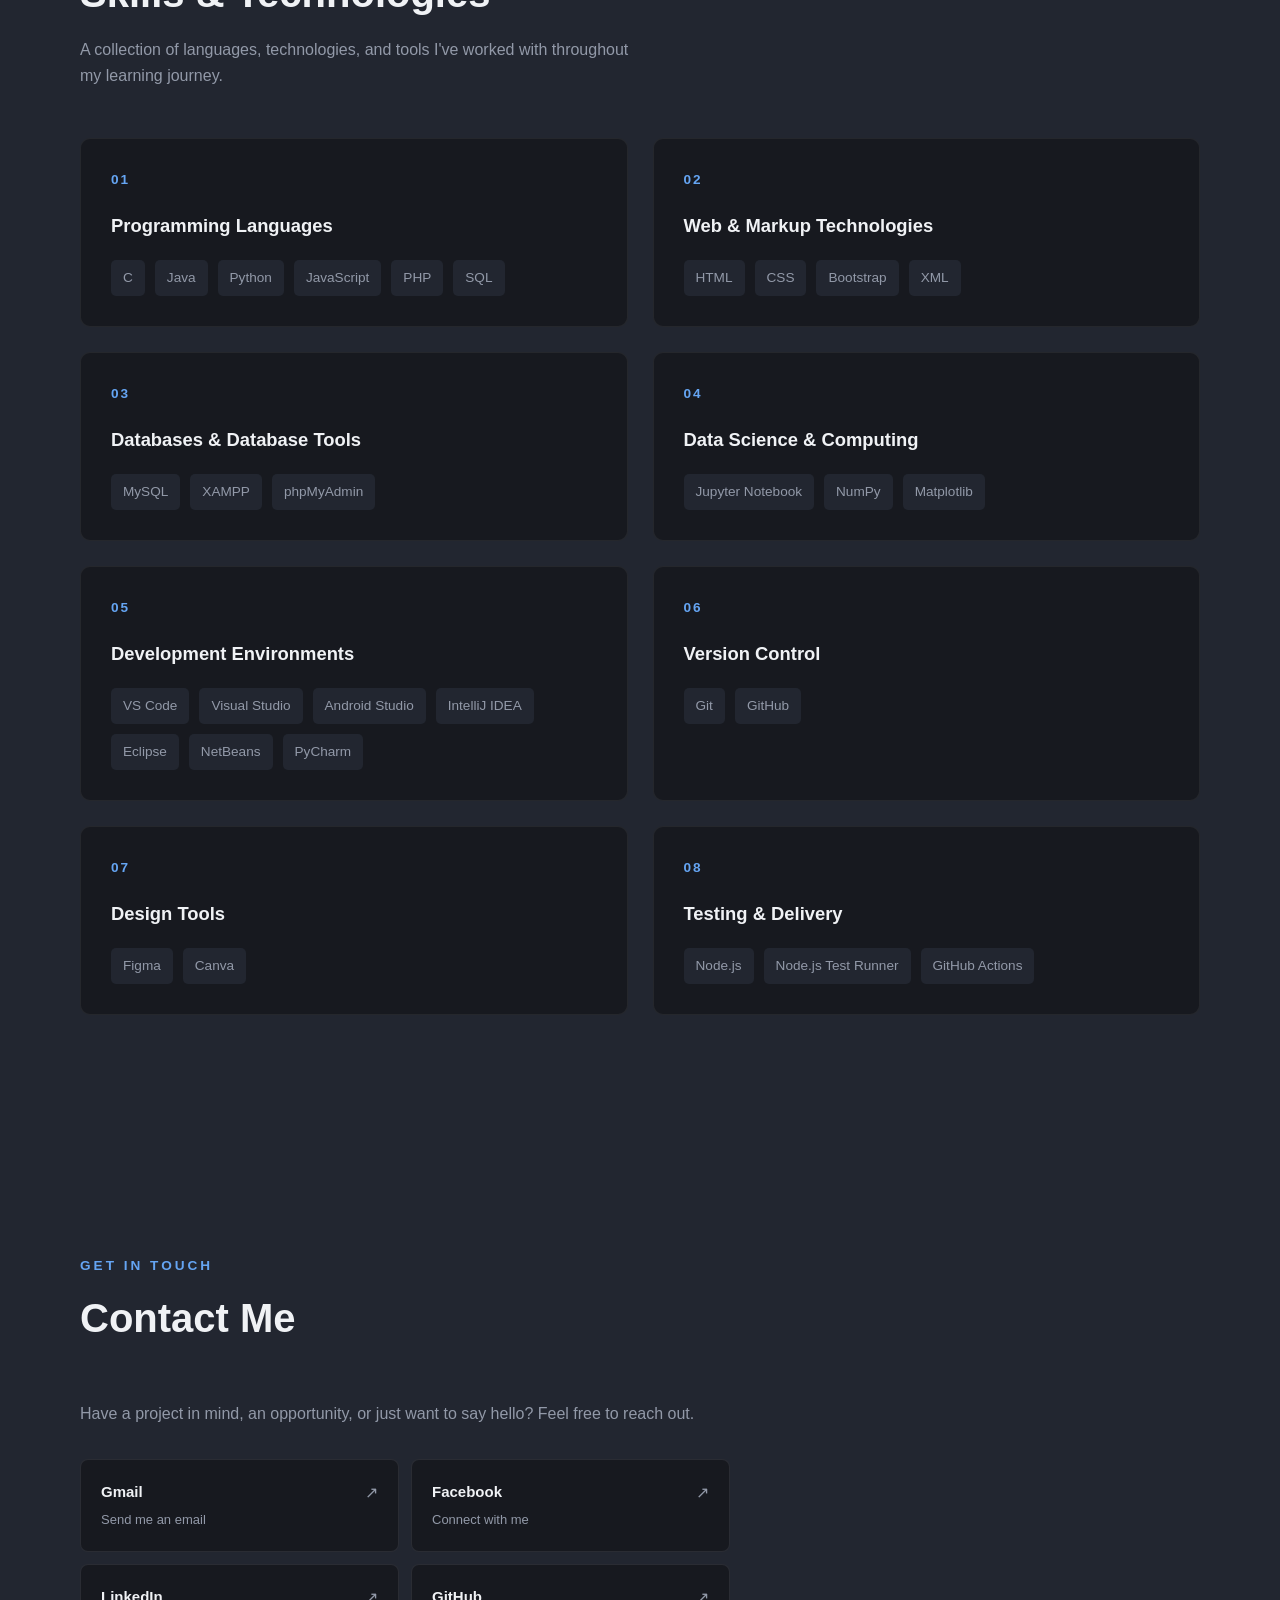
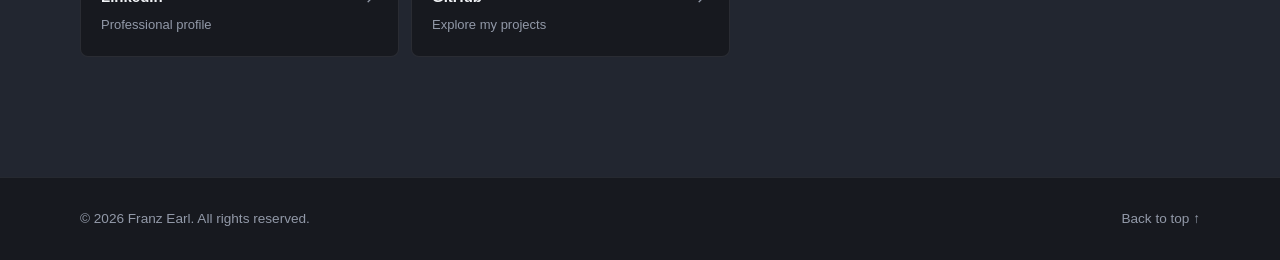
==== commit 90463e22: "Enhance Portfolio Visuals and Interactions" ====
--- a/index.html
+++ b/index.html
@@ -1,4 +1,3 @@
-
 <!DOCTYPE html>
 <html lang="en">
 <head>
@@ -56,6 +55,7 @@
     <!-- Hero Section -->
     <main id="main-content" tabindex="-1">
         <section id="home" class="hero">
+            <canvas class="hero-network" id="hero-network" aria-hidden="true"></canvas>
             <div class="hero-content">
                 <p class="hero-greeting">HELLO, I'M</p>
 
@@ -212,6 +212,7 @@
 
         <!-- Projects Section -->
         <section id="projects" class="projects">
+            <canvas class="projects-network" id="projects-network" aria-hidden="true"></canvas>
             <div class="projects-container">
 
                 <div class="section-heading">
@@ -229,7 +230,7 @@
                 </div>
                 <p id="project-filter-status" class="project-filter-status" aria-live="polite">Showing all projects.</p>
                 <div class="project-grid" id="all-projects-grid">
-                    <article class="project-card" data-project-category="programming">
+                    <article class="project-card" data-project-category="programming" data-network-tags="c programming">
                         <a href="projects/c-programs.html" class="project-card-link">
                             <div class="project-image project-image-code" aria-hidden="true">
                                 <div class="code-preview">
@@ -249,7 +250,7 @@
                             </div>
                         </a>
                     </article>
-                    <article class="project-card" data-project-category="data">
+                    <article class="project-card" data-project-category="data" data-network-tags="javascript data-visualization">
                         <a href="projects/expense-insights/index.html" class="project-card-link">
                             <div class="project-image project-image-expenses" aria-hidden="true">
                                 <div class="dashboard-preview">
@@ -270,7 +271,7 @@
                             </div>
                         </a>
                     </article>
-                    <article class="project-card" data-project-category="data">
+                    <article class="project-card" data-project-category="data" data-network-tags="javascript data-visualization">
                         <a href="projects/study-performance/index.html" class="project-card-link">
                             <div class="project-image project-image-study" aria-hidden="true">
                                 <div class="dashboard-preview">
@@ -290,7 +291,7 @@
                             </div>
                         </a>
                     </article>
-                    <article class="project-card" data-project-category="data">
+                    <article class="project-card" data-project-category="data" data-network-tags="javascript data-science">
                         <a href="projects/job-trends/index.html" class="project-card-link">
                             <div class="project-image project-image-jobs" aria-hidden="true">
                                 <div class="job-trends-preview">
@@ -308,7 +309,7 @@
                             </div>
                         </a>
                     </article>
-                    <article class="project-card" data-project-category="data">
+                    <article class="project-card" data-project-category="data" data-network-tags="javascript data-science">
                         <a href="projects/ph-labor-market/index.html" class="project-card-link">
                             <div class="project-image project-image-labor" aria-hidden="true">
                                 <div class="labor-market-preview">
--- a/styles.css
+++ b/styles.css
@@ -1,1328 +1,3137 @@
-
 /* ---------- Global ---------- */
 
 :root {
+
     --background: #17191F;
+
     --surface: #222630;
+
     --text-primary: #F0F2F5;
+
     --text-secondary: #9299A8;
+
     --accent: #3984D6;
+
     --accent-hover: #65A5F3;
+
 }
 
 * {
+
     margin: 0;
+
     padding: 0;
+
     box-sizing: border-box;
+
 }
 
 html {
+
     scroll-behavior: smooth;
+
 }
 
 *:focus-visible {
+
     outline: 2px solid var(--accent-hover);
+
     outline-offset: 4px;
+
 }
 
 body {
+
     background: var(--background);
+
     color: var(--text-primary);
+
     font-family: Arial, sans-serif;
+
     line-height: 1.6;
+
     background-image:
+
         radial-gradient(ellipse at 80% 8%, rgba(57, 132, 214, 0.08), transparent 34%),
+
         radial-gradient(ellipse at 12% 48%, rgba(57, 132, 214, 0.045), transparent 30%),
+
         repeating-linear-gradient(0deg, transparent 0 39px, rgba(255, 255, 255, 0.012) 40px),
+
         repeating-linear-gradient(90deg, transparent 0 39px, rgba(255, 255, 255, 0.012) 40px);
+
     background-attachment: fixed;
+
 }
 
 /* ---------- Navigation Bar ---------- */
 
 header {
+
     width: 100%;
+
     position: fixed;
+
     top: 0;
+
     z-index: 100;
+
     background: rgba(23, 25, 31, 0.85);
+
     backdrop-filter: blur(12px);
+
     border-bottom: 1px solid rgba(255, 255, 255, 0.06);
+
 }
 
 .navbar {
+
     position: relative;
+
     max-width: 1200px;
+
     height: 75px;
+
     margin: auto;
+
     padding: 0 40px;
 
+    display: flex;
+
+    align-items: center;
+
+    justify-content: space-between;
+
+}
+
+.logo {
+
+    color: var(--text-primary);
+
+    font-size: 1.2rem;
+
+    font-weight: 700;
+
+    text-decoration: none;
+
+    letter-spacing: 1px;
+
+}
+
+.nav-links {
+
+    display: flex;
+
+    align-items: center;
+
+    gap: 35px;
+
+    list-style: none;
+
+}
+
+.nav-links a {
+
+    position: relative;
+
+    color: var(--text-secondary);
+
+    font-size: 0.95rem;
+
+    text-decoration: none;
+
+    transition: color 0.2s ease;
+
+}
+
+.nav-links a::after {
+
+    position: absolute;
+
+    right: 0;
+
+    bottom: -5px;
+
+    left: 0;
+
+    height: 2px;
+
+    background: var(--accent);
+
+    content: "";
+
+    transform: scaleX(0);
+
+    transform-origin: left;
+
+    transition: transform 0.2s ease;
+
+}
+
+.nav-links a:hover::after,
+
+.nav-links a.active::after {
+
+    transform: scaleX(1);
+
+}
+
+.nav-toggle {
+
+    display: none;
+
+    align-items: center;
+
+    gap: 10px;
+
+    padding: 8px 10px;
+
+    border: 1px solid rgba(146, 153, 168, 0.3);
+
+    border-radius: 6px;
+
+    color: var(--text-primary);
+
+    background: transparent;
+
+    font: inherit;
+
+    cursor: pointer;
+
+}
+
+.nav-toggle-icon {
+
+    display: grid;
+
+    gap: 4px;
+
+}
+
+.nav-toggle-icon span {
+
+    width: 18px;
+
+    height: 2px;
+
+    border-radius: 2px;
+
+    background: currentColor;
+
+    transition: transform 0.2s ease, opacity 0.2s ease;
+
+}
+
+.menu-open .nav-toggle-icon span:first-child {
+
+    transform: translateY(6px) rotate(45deg);
+
+}
+
+.menu-open .nav-toggle-icon span:nth-child(2) {
+
+    opacity: 0;
+
+}
+
+.menu-open .nav-toggle-icon span:last-child {
+
+    transform: translateY(-6px) rotate(-45deg);
+
+}
+
+.nav-links a.active {
+
+    color: var(--accent-hover);
+
+}
+
+.nav-links a:hover {
+
+    color: var(--accent-hover);
+
+}
+
+section {
+
+    scroll-margin-top: 75px;
+
+}
+
+.skip-link {
+
+    position: fixed;
+
+    top: 12px;
+
+    left: 12px;
+
+    z-index: 101;
+
+    padding: 9px 14px;
+
+    border: 1px solid var(--accent-hover);
+
+    border-radius: 6px;
+
+    color: #fff;
+
+    background: var(--accent);
+
+    font-weight: 600;
+
+    text-decoration: none;
+
+    transform: translateY(calc(-100% - 16px));
+
+}
+
+.skip-link:focus-visible {
+
+    transform: translateY(0);
+
+}
+
+#main-content {
+
+    scroll-margin-top: 85px;
+
+}
+
+/* ---------- Hero Section ---------- */
+
+.hero {
+
+    min-height: 100vh;
+
+    max-width: 1200px;
+
+    margin: auto;
+
+    padding: 100px 40px 45px;
+
+    display: grid;
+
+    grid-template-columns: minmax(0, 0.95fr) minmax(0, 1.05fr);
+
+    align-items: center;
+
+    gap: 32px;
+
+}
+
+.hero-content {
+
+    max-width: 600px;
+
+    animation: hero-enter 700ms ease-out both;
+
+}
+
+.hero .project-grid {
+
+    grid-template-columns: minmax(0, 1fr);
+
+}
+
+.hero .project-carousel-controls {
+
+    max-width: none;
+
+}
+
+.hero-greeting {
+
+    color: var(--accent-hover);
+
+    font-size: 0.9rem;
+
+    font-weight: 600;
+
+    letter-spacing: 3px;
+
+    margin-bottom: 15px;
+
+}
+
+.hero h1 {
+
+    font-size: clamp(2.4rem, 4.2vw, 3.5rem);
+
+    line-height: 1.1;
+
+    margin-bottom: 15px;
+
+}
+
+.hero h2 {
+
+    color: var(--text-secondary);
+
+    font-size: clamp(1.2rem, 3vw, 1.8rem);
+
+    font-weight: 400;
+
+    margin-bottom: 20px;
+
+}
+
+.hero-description {
+
+    color: var(--text-secondary);
+
+    max-width: 550px;
+
+    margin-bottom: 35px;
+
+}
+
+@keyframes hero-enter {
+
+    from {
+
+        opacity: 0;
+
+        transform: translateY(18px);
+
+    }
+
+    to {
+
+        opacity: 1;
+
+        transform: translateY(0);
+
+    }
+
+}
+
+/* ---------- Hero Network Background ---------- */
+
+.hero {
+
+    position: relative;
+
+    isolation: isolate;
+
+    overflow: hidden;
+
+}
+
+.hero-network {
+
+    position: absolute;
+
+    inset: 0;
+
+    z-index: -1;
+
+    width: 100%;
+
+    height: 100%;
+
+    pointer-events: none;
+
+    opacity: 0.78;
+
+}
+
+.hero-content,
+
+.hero .project-carousel {
+
+    position: relative;
+
+    z-index: 1;
+
+}
+
+@media (max-width: 600px) {
+
+    .hero-network {
+
+        opacity: 0.48;
+
+    }
+
+}
+
+@media (prefers-reduced-motion: reduce) {
+
+    .hero-network {
+
+        opacity: 0.38;
+
+    }
+
+}
+
+/* ---------- Hero Buttons ---------- */
+
+.hero-buttons {
+
+    display: flex;
+
+    gap: 15px;
+
+    flex-wrap: wrap;
+
+}
+
+.hero-buttons a {
+
+    padding: 11px 24px;
+
+    border-radius: 6px;
+
+    font-size: 0.95rem;
+
+    font-weight: 600;
+
+    text-decoration: none;
+
+    transition: all 0.2s ease;
+
+}
+
+.btn-primary {
+
+    background: var(--accent);
+
+    color: white;
+
+}
+
+.btn-primary:hover {
+
+    background: var(--accent-hover);
+
+}
+
+.btn-secondary {
+
+    border: 1px solid var(--text-secondary);
+
+    color: var(--text-primary);
+
+}
+
+.btn-secondary:hover {
+
+    border-color: var(--accent-hover);
+
+    color: var(--accent-hover);
+
+}
+
+/* ---------- About Section ---------- */
+
+.about {
+
+    padding: 120px 40px;
+
+    background: var(--surface);
+
+}
+
+.about-container {
+
+    max-width: 1120px;
+
+    margin: auto;
+
+}
+
+.section-heading {
+
+    margin-bottom: 50px;
+
+}
+
+.section-label {
+
+    color: var(--accent-hover);
+
+    font-size: 0.85rem;
+
+    font-weight: 600;
+
+    letter-spacing: 3px;
+
+    margin-bottom: 10px;
+
+}
+
+.section-heading h2 {
+
+    font-size: 2.5rem;
+
+}
+
+.about-content {
+
+    display: grid;
+
+    grid-template-columns: 1.5fr 1fr;
+
+    gap: 80px;
+
+}
+
+.about-text h3 {
+
+    font-size: 1.5rem;
+
+    margin-bottom: 20px;
+
+}
+
+.about-text p {
+
+    color: var(--text-secondary);
+
+    margin-bottom: 20px;
+
+    line-height: 1.9;
+
+}
+
+.about-details {
+
+    display: flex;
+
+    flex-direction: column;
+
+    gap: 15px;
+
+}
+
+.detail-card {
+
+    display: flex;
+
+    flex-direction: column;
+
+    padding: 20px;
+
+    background: var(--background);
+
+    border: 1px solid rgba(255, 255, 255, 0.06);
+
+    border-radius: 8px;
+
+    gap: 5px;
+
+}
+
+.detail-label {
+
+    color: var(--text-secondary);
+
+    font-size: 0.75rem;
+
+    letter-spacing: 1px;
+
+}
+
+.detail-value {
+
+    color: var(--text-primary);
+
+    font-weight: 600;
+
+}
+
+/* ---------- About Responsive ---------- */
+
+@media (max-width: 768px) {
+
+    .about {
+
+        padding: 90px 20px;
+
+    }
+
+    .about-content {
+
+        grid-template-columns: 1fr;
+
+        gap: 35px;
+
+    }
+
+    .section-heading h2 {
+
+        font-size: 2rem;
+
+    }
+
+}
+
+/* ---------- Responsive ---------- */
+
+@media (max-width: 600px) {
+
+    .navbar {
+
+        padding: 0 20px;
+
+    }
+
+    .nav-toggle {
+
+        display: flex;
+
+    }
+
+    .nav-links {
+
+        display: none;
+
+        position: absolute;
+
+        top: 100%;
+
+        right: 20px;
+
+        left: 20px;
+
+        padding: 8px;
+
+        flex-direction: column;
+
+        align-items: stretch;
+
+        gap: 0;
+
+        background: var(--surface);
+
+        border: 1px solid rgba(255, 255, 255, 0.08);
+
+        border-radius: 0 0 8px 8px;
+
+        box-shadow: 0 12px 24px rgba(0, 0, 0, 0.25);
+
+    }
+
+    .navbar.menu-open .nav-links {
+
+        display: flex;
+
+    }
+
+    .nav-links a {
+
+        display: block;
+
+        padding: 12px;
+
+        font-size: 0.95rem;
+
+    }
+
+    .hero {
+
+        padding-left: 20px;
+
+        padding-right: 20px;
+
+        padding-top: 105px;
+
+        padding-bottom: 75px;
+
+    }
+
+    .hero h1 {
+
+        font-size: clamp(2rem, 10vw, 3.25rem);
+
+    }
+
+}
+
+/* ---------- Projects Section ---------- */
+
+.projects {
+
+    padding: 120px 40px;
+
+}
+
+.projects-container {
+
+    max-width: 1120px;
+
+    margin: auto;
+
+}
+
+.section-description {
+
+    color: var(--text-secondary);
+
+    margin-top: 12px;
+
+    max-width: 550px;
+
+}
+
+.project-grid {
+
+    display: grid;
+
+    grid-template-columns: repeat(auto-fit, minmax(280px, 1fr));
+
+    gap: 25px;
+
+}
+
+.project-slide[hidden] {
+
+    display: none;
+
+}
+
+.project-carousel-controls {
+
+    max-width: 760px;
+
+    margin: 18px auto 0;
+
+    display: flex;
+
+    align-items: center;
+
+    gap: 12px;
+
+}
+
+.hero .project-carousel-controls {
+
+    max-width: none;
+
+}
+
+.project-carousel-arrow {
+
+    width: 34px;
+
+    height: 34px;
+
+    border: 1px solid rgba(146, 153, 168, 0.25);
+
+    border-radius: 50%;
+
+    color: var(--text-primary);
+
+    background: transparent;
+
+    cursor: pointer;
+
+    transition: border-color 0.2s ease, background 0.2s ease;
+
+}
+
+.project-carousel-arrow:hover {
+
+    border-color: var(--accent);
+
+    background: rgba(57, 132, 214, 0.12);
+
+}
+
+.project-carousel-dots {
+
+    display: flex;
+
+    align-items: center;
+
+    gap: 7px;
+
+}
+
+.project-carousel-dot {
+
+    width: 8px;
+
+    height: 8px;
+
+    padding: 0;
+
+    border: 0;
+
+    border-radius: 8px;
+
+    background: #596273;
+
+    cursor: pointer;
+
+    transition: width 0.2s ease, background 0.2s ease;
+
+}
+
+.project-carousel-dot[aria-current="true"] {
+
+    width: 22px;
+
+    background: var(--accent);
+
+}
+
+.project-carousel-count {
+
+    margin-left: auto;
+
+    color: var(--text-secondary);
+
+    font: 0.75rem Consolas, monospace;
+
+}
+
+.project-filters {
+
+    display: flex;
+
+    flex-wrap: wrap;
+
+    gap: 8px;
+
+    margin: 0 0 8px;
+
+}
+
+.project-filter {
+
+    min-height: 38px;
+
+    padding: 8px 13px;
+
+    border: 1px solid rgba(146, 153, 168, 0.3);
+
+    border-radius: 6px;
+
+    color: var(--text-secondary);
+
+    background: transparent;
+
+    font: inherit;
+
+    font-size: 0.85rem;
+
+    cursor: pointer;
+
+}
+
+.project-filter[aria-pressed="true"] {
+
+    border-color: var(--accent);
+
+    color: var(--text-primary);
+
+    background: rgba(57, 132, 214, 0.16);
+
+}
+
+.project-filter-status {
+
+    min-height: 1.4em;
+
+    margin: 0 0 14px;
+
+    color: var(--text-secondary);
+
+    font-size: 0.82rem;
+
+}
+
+#all-projects-grid .project-card[hidden] {
+
+    display: none;
+
+}
+
+.project-card {
+
+    overflow: hidden;
+
+    background: var(--surface);
+
+    border: 1px solid rgba(255, 255, 255, 0.06);
+
+    border-radius: 10px;
+
+    transition: transform 0.25s ease,
+
+                border-color 0.25s ease;
+
+}
+
+.project-card-link {
+
+    display: block;
+
+    height: 100%;
+
+    color: inherit;
+
+    text-decoration: none;
+
+}
+
+.project-card:hover {
+
+    transform: translateY(-5px);
+
+    border-color: var(--accent);
+
+    box-shadow: 0 14px 35px rgba(0, 0, 0, 0.2);
+
+}
+
+.project-card-link,
+
+.project-card-link:visited,
+
+.project-card-link:hover,
+
+.project-card-link:active {
+
+    color: inherit;
+
+    text-decoration: none;
+
+}
+
+.project-image {
+
+    position: relative;
+
+    overflow: hidden;
+
+    height: 190px;
+
+    display: flex;
+
+    align-items: center;
+
+    justify-content: center;
+
+    background:
+
+        radial-gradient(ellipse at 50% 110%, rgba(57, 132, 214, 0.22), transparent 62%),
+
+        #202632;
+
+}
+
+.project-image::before,
+
+.project-image::after {
+
+    content: "";
+
+    position: absolute;
+
+    border: 1px solid rgba(101, 165, 243, 0.1);
+
+    border-radius: 50%;
+
+}
+
+.project-image::before {
+
+    width: 270px;
+
+    height: 270px;
+
+}
+
+.project-image::after {
+
+    width: 340px;
+
+    height: 340px;
+
+}
+
+.job-trends-preview {
+
+    position: relative;
+
+    z-index: 1;
+
+    width: min(78%, 330px);
+
+    padding: 14px;
+
+    border: 1px solid rgba(146, 153, 168, 0.24);
+
+    border-radius: 8px;
+
+    background: rgba(23, 25, 31, 0.94);
+
+    box-shadow: 0 16px 35px rgba(0, 0, 0, 0.32);
+
+    color: var(--text-primary);
+
+    text-align: left;
+
+}
+
+.labor-market-preview {
+
+    position: relative;
+
+    z-index: 1;
+
+    width: min(78%, 330px);
+
+    padding: 14px;
+
+    border: 1px solid rgba(146, 153, 168, 0.24);
+
+    border-radius: 8px;
+
+    background: rgba(23, 25, 31, 0.94);
+
+    box-shadow: 0 16px 35px rgba(0, 0, 0, 0.32);
+
+    color: var(--text-primary);
+
+    text-align: left;
+
+}
+
+.labor-preview-metric {
+
+    display: flex;
+
+    align-items: center;
+
+    justify-content: space-between;
+
+    margin-top: 13px;
+
+    color: var(--text-secondary);
+
+    font-size: 0.68rem;
+
+}
+
+.labor-preview-metric i {
+
+    width: 34px;
+
+    height: 8px;
+
+    border-radius: 99px;
+
+    background: #81c995;
+
+}
+
+.labor-preview-bars {
+
+    height: 44px;
+
+    display: flex;
+
+    align-items: flex-end;
+
+    gap: 8px;
+
+    margin-top: 9px;
+
+    border-bottom: 1px solid rgba(146, 153, 168, 0.3);
+
+}
+
+.labor-preview-bars i {
+
+    flex: 1;
+
+    height: 58%;
+
+    border-radius: 3px 3px 0 0;
+
+    background: linear-gradient(180deg, #62a5f3, rgba(98, 165, 243, 0.32));
+
+}
+
+.labor-preview-bars i:nth-child(2) {
+
+    height: 76%;
+
+}
+
+.labor-preview-bars i:nth-child(3) {
+
+    height: 92%;
+
+}
+
+.labor-preview-years {
+
+    display: flex;
+
+    justify-content: space-between;
+
+    margin-top: 5px;
+
+    color: var(--text-secondary);
+
+    font: 0.62rem Consolas, monospace;
+
+}
+
+.job-preview-row {
+
+    display: grid;
+
+    grid-template-columns: 72px 1fr;
+
+    align-items: center;
+
+    gap: 10px;
+
+    margin-top: 12px;
+
+    color: var(--text-secondary);
+
+    font-size: 0.68rem;
+
+}
+
+.job-preview-row i {
+
+    height: 7px;
+
+    width: var(--skill-width);
+
+    border-radius: 99px;
+
+    background: linear-gradient(90deg, var(--accent), var(--accent-hover));
+
+}
+
+.code-preview,
+
+.dashboard-preview {
+
+    position: relative;
+
+    z-index: 1;
+
+    width: min(78%, 330px);
+
+    padding: 14px;
+
+    border: 1px solid rgba(146, 153, 168, 0.24);
+
+    border-radius: 8px;
+
+    background: rgba(23, 25, 31, 0.92);
+
+    box-shadow: 0 16px 35px rgba(0, 0, 0, 0.32);
+
+    transition: transform 0.25s ease;
+
+}
+
+.project-card:hover .code-preview,
+
+.project-card:hover .dashboard-preview {
+
+    transform: translateY(-4px);
+
+}
+
+.code-preview {
+
+    color: #d7e1ef;
+
+    font: 0.72rem/1.65 Consolas, monospace;
+
+    text-align: left;
+
+}
+
+.code-preview p {
+
+    white-space: nowrap;
+
+}
+
+.code-preview p span {
+
+    display: inline-block;
+
+    width: 24px;
+
+    color: #69778c;
+
+}
+
+.preview-window-bar {
+
+    display: flex;
+
+    gap: 5px;
+
+    margin-bottom: 10px;
+
+}
+
+.preview-window-bar i,
+
+.preview-heading i {
+
+    width: 6px;
+
+    height: 6px;
+
+    border-radius: 50%;
+
+    background: #66748a;
+
+}
+
+.preview-window-bar i:first-child {
+
+    background: #e48d82;
+
+}
+
+.preview-window-bar i:nth-child(2) {
+
+    background: #e5c27b;
+
+}
+
+.preview-window-bar i:last-child {
+
+    background: #82c99a;
+
+}
+
+.dashboard-preview {
+
+    padding: 12px;
+
+}
+
+.preview-heading {
+
+    display: flex;
+
+    align-items: center;
+
+    justify-content: space-between;
+
+    color: var(--text-primary);
+
+    font-size: 0.65rem;
+
+    font-weight: 700;
+
+}
+
+.preview-heading i {
+
+    width: 21px;
+
+    border-radius: 3px;
+
+    background: rgba(101, 165, 243, 0.35);
+
+}
+
+.preview-stats {
+
+    display: grid;
+
+    grid-template-columns: repeat(3, 1fr);
+
+    gap: 7px;
+
+    margin: 11px 0;
+
+}
+
+.preview-stats i {
+
+    height: 25px;
+
+    border: 1px solid rgba(146, 153, 168, 0.12);
+
+    border-radius: 4px;
+
+    background: linear-gradient(180deg, rgba(101, 165, 243, 0.18), rgba(101, 165, 243, 0.03));
+
+}
+
+.preview-chart {
+
+    height: 58px;
+
+    display: flex;
+
+    align-items: flex-end;
+
+    justify-content: space-around;
+
+    gap: 7px;
+
+    padding: 5px 8px 0;
+
+    border-bottom: 1px solid rgba(146, 153, 168, 0.18);
+
+}
+
+.preview-chart span {
+
+    width: 11%;
+
+    height: var(--bar-height);
+
+    border-radius: 3px 3px 0 0;
+
+    background: linear-gradient(180deg, #65a5f3, #3984d6);
+
+}
+
+.preview-grades {
+
+    display: grid;
+
+    gap: 7px;
+
+}
+
+.preview-grades span {
+
+    position: relative;
+
+    height: 5px;
+
+    border-radius: 999px;
+
+    background: rgba(146, 153, 168, 0.16);
+
+}
+
+.preview-grades span::before {
+
+    content: "";
+
+    position: absolute;
+
+    inset: 0 auto 0 0;
+
+    width: var(--grade-width);
+
+    border-radius: inherit;
+
+    background: linear-gradient(90deg, #3984d6, #65a5f3);
+
+}
+
+.project-info {
+
+    padding: 25px;
+
+}
+
+.project-info h3 {
+
+    font-size: 1.25rem;
+
+    margin-bottom: 10px;
+
+}
+
+.project-info p {
+
+    color: var(--text-secondary);
+
+    font-size: 0.9rem;
+
+    line-height: 1.7;
+
+    margin-bottom: 20px;
+
+}
+
+.project-tags {
+
+    display: flex;
+
+    flex-wrap: wrap;
+
+    gap: 8px;
+
+    margin-bottom: 25px;
+
+}
+
+.project-tags span {
+
+    padding: 5px 10px;
+
+    background: rgba(57, 132, 214, 0.12);
+
+    color: var(--accent-hover);
+
+    border-radius: 4px;
+
+    font-size: 0.75rem;
+
+}
+
+.project-link {
+
+    color: var(--accent-hover);
+
+    font-size: 0.9rem;
+
+    font-weight: 600;
+
+    text-decoration: none;
+
+}
+
+.project-link:hover {
+
+    color: white;
+
+}
+
+/* ---------- Projects Responsive ---------- */
+
+@media (max-width: 768px) {
+
+    .hero {
+
+        min-height: auto;
+
+        padding: 120px 40px 90px;
+
+        grid-template-columns: minmax(0, 680px);
+
+        justify-content: center;
+
+        gap: 50px;
+
+    }
+
+}
+
+@media (max-width: 900px) {
+
+    .project-grid {
+
+        grid-template-columns: repeat(2, 1fr);
+
+    }
+
+    .hero .project-grid {
+
+        grid-template-columns: minmax(0, 1fr);
+
+    }
+
+}
+
+@media (max-width: 600px) {
+
+    .projects {
+
+        padding: 90px 20px;
+
+    }
+
+    .project-grid {
+
+        grid-template-columns: 1fr;
+
+    }
+
+    .hero .project-grid {
+
+        grid-template-columns: minmax(0, 1fr);
+
+    }
+
+    .project-image {
+
+        height: 170px;
+
+    }
+
+}
+
+/* ---------- Skills Section ---------- */
+
+.skills {
+
+    padding: 120px 40px;
+
+    background: var(--surface);
+
+}
+
+.skills-container {
+
+    max-width: 1120px;
+
+    margin: auto;
+
+}
+
+.skills-grid {
+
+    display: grid;
+
+    grid-template-columns: repeat(2, 1fr);
+
+    gap: 25px;
+
+}
+
+.skill-card {
+
+    padding: 30px;
+
+    background: var(--background);
+
+    border: 1px solid rgba(255, 255, 255, 0.06);
+
+    border-radius: 10px;
+
+    transition: transform 0.25s ease, border-color 0.25s ease;
+
+}
+
+.skill-card:hover {
+
+    transform: translateY(-4px);
+
+    border-color: var(--accent);
+
+}
+
+.skill-icon {
+
+    color: var(--accent-hover);
+
+    font-size: 0.85rem;
+
+    font-weight: 700;
+
+    letter-spacing: 2px;
+
+    margin-bottom: 20px;
+
+}
+
+.skill-card h3 {
+
+    font-size: 1.15rem;
+
+    margin-bottom: 20px;
+
+}
+
+.skill-list {
+
+    display: flex;
+
+    flex-wrap: wrap;
+
+    gap: 10px;
+
+}
+
+.skill-list span {
+
+    padding: 7px 12px;
+
+    background: var(--surface);
+
+    color: var(--text-secondary);
+
+    border-radius: 5px;
+
+    font-size: 0.85rem;
+
+}
+
+/* ---------- Skills Responsive ---------- */
+
+@media (max-width: 600px) {
+
+    .skills {
+
+        padding: 90px 20px;
+
+    }
+
+    .skills-grid {
+
+        grid-template-columns: 1fr;
+
+    }
+
+}
+
+/* ---------- Contact Section ---------- */
+
+.contact {
+
+    padding: 120px 40px;
+
+    background: var(--surface);
+
+}
+
+.contact-container {
+
+    max-width: 1120px;
+
+    margin: auto;
+
+}
+
+.contact-content {
+
+    max-width: 650px;
+
+}
+
+.contact-content h3 {
+
+    font-size: 1.8rem;
+
+    margin-bottom: 15px;
+
+}
+
+.contact-content h3 span {
+
+    color: var(--accent);
+
+}
+
+.contact-content p {
+
+    color: var(--text-secondary);
+
+    line-height: 1.8;
+
+    margin-bottom: 30px;
+
+}
+
+.contact-links {
+
+    display: grid;
+
+    grid-template-columns: repeat(2, 1fr);
+
+    gap: 12px;
+
+}
+
+.contact-link {
+
+    position: relative;
+
+    display: flex;
+
+    flex-direction: column;
+
+    gap: 6px;
+
+    padding: 20px;
+
+    background: var(--background);
+
+    border: 1px solid rgba(146, 153, 168, 0.15);
+
+    border-radius: 8px;
+
+    text-decoration: none;
+
+    transition: transform 0.2s, border-color 0.2s, background 0.2s;
+
+}
+
+.contact-link:hover {
+
+    transform: translateY(-3px);
+
+    background: #1D222C;
+
+    border-color: var(--accent);
+
+}
+
+.contact-link-name {
+
+    color: var(--text-primary);
+
+    font-size: 15px;
+
+    font-weight: 600;
+
+}
+
+.contact-link-description {
+
+    color: var(--text-secondary);
+
+    font-size: 13px;
+
+}
+
+.contact-link-arrow {
+
+    position: absolute;
+
+    top: 20px;
+
+    right: 20px;
+
+    color: var(--text-secondary);
+
+    transition: color 0.2s, transform 0.2s;
+
+}
+
+.contact-link:hover .contact-link-arrow {
+
+    color: var(--accent-hover);
+
+    transform: translate(2px, -2px);
+
+}
+
+.reveal-on-scroll {
+
+    opacity: 0;
+
+    transform: translateY(18px);
+
+    transition:
+
+        opacity 600ms ease var(--reveal-delay, 0ms),
+
+        transform 600ms ease var(--reveal-delay, 0ms);
+
+}
+
+.reveal-on-scroll.is-visible {
+
+    opacity: 1;
+
+    transform: translateY(0);
+
+}
+
+/* ---------- Contact Responsive ---------- */
+
+@media (max-width: 600px) {
+
+    .contact {
+
+        padding: 90px 20px;
+
+    }
+
+    .contact-links {
+
+        grid-template-columns: 1fr;
+
+    }
+
+}
+
+/* ---------- Footer ---------- */
+
+.footer {
+
+    padding: 30px 40px;
+
+    background: var(--background);
+
+    border-top: 1px solid rgba(146, 153, 168, 0.12);
+
+}
+
+.footer-container {
+
+    max-width: 1120px;
+
+    margin: auto;
+
+    display: flex;
+
+    align-items: center;
+
+    justify-content: space-between;
+
+    gap: 20px;
+
+}
+
+.footer p {
+
+    color: var(--text-secondary);
+
+    font-size: 0.85rem;
+
+}
+
+.footer a {
+
+    display: inline-block;
+
+    color: var(--text-secondary);
+
+    font-size: 0.85rem;
+
+    text-decoration: none;
+
+    transition: color 0.2s ease, transform 0.2s ease;
+
+}
+
+.footer a:hover {
+
+    color: var(--accent-hover);
+
+    transform: translateY(-2px);
+
+}
+
+/* ---------- Footer Responsive ---------- */
+
+@media (max-width: 600px) {
+
+    .footer {
+
+        padding: 25px 20px;
+
+    }
+
+    .footer-container {
+
+        flex-direction: column;
+
+        text-align: center;
+
+    }
+
+}
+
+/* ---------- C Programs Page ---------- */
+
+.programs-page {
+
+    width: 100%;
+
+    padding: 90px 40px;
+
+}
+
+.programs-container {
+
+    max-width: 1200px;
+
+    margin: 0 auto;
+
+}
+
+.programs-heading {
+
+    margin-bottom: 32px;
+
+    padding-bottom: 28px;
+
+    border-bottom: 1px solid rgba(146, 153, 168, 0.15);
+
+}
+
+.programs-heading .section-label {
+
+    margin-bottom: 12px;
+
+    color: var(--accent);
+
+    font-size: 13px;
+
+    font-weight: 600;
+
+    letter-spacing: 2px;
+
+}
+
+.programs-heading h1 {
+
+    margin: 0;
+
+    color: var(--text-primary);
+
+    font-size: 42px;
+
+    letter-spacing: -1px;
+
+}
+
+.programs-heading h1 span {
+
+    color: var(--accent);
+
+}
+
+.programs-heading .section-description {
+
+    margin-top: 14px;
+
+    color: var(--text-secondary);
+
+    font-size: 16px;
+
+    line-height: 1.7;
+
+}
+
+.program-overview {
+
+    display: grid;
+
+    grid-template-columns: repeat(3, minmax(0, 1fr));
+
+    gap: 16px;
+
+    margin-bottom: 48px;
+
+}
+
+.program-overview-card {
+
+    padding: 22px;
+
+    background: var(--surface);
+
+    border: 1px solid rgba(255, 255, 255, 0.06);
+
+    border-radius: 10px;
+
+}
+
+.program-overview-label {
+
+    color: var(--accent-hover);
+
+    font-size: 0.72rem;
+
+    font-weight: 700;
+
+    letter-spacing: 1.5px;
+
+}
+
+.program-overview-card h2,
+
+.program-list-heading h2 {
+
+    margin-top: 7px;
+
+    font-size: 1.15rem;
+
+}
+
+.program-overview-card > p:last-child {
+
+    margin-top: 10px;
+
+    color: var(--text-secondary);
+
+    font-size: 0.88rem;
+
+    line-height: 1.75;
+
+}
+
+.program-list-heading {
+
+    display: flex;
+
+    align-items: flex-end;
+
+    justify-content: space-between;
+
+    gap: 16px;
+
+    margin-bottom: 18px;
+
+}
+
+.program-list-heading > span {
+
+    color: var(--text-secondary);
+
+    font-size: 0.82rem;
+
+}
+
+.programs-page .file-list {
+
+    display: flex;
+
+    flex-direction: column;
+
+    gap: 8px;
+
+    max-width: 850px;
+
+}
+
+.programs-page .file-list a {
+
+    display: flex;
+
+    align-items: center;
+
+    padding: 15px 18px;
+
+    color: var(--text-secondary);
+
+    background: transparent;
+
+    border: 1px solid rgba(146, 153, 168, 0.15);
+
+    border-radius: 8px;
+
+    font-family: Consolas, monospace;
+
+    font-size: 14px;
+
+    text-decoration: none;
+
+    transition: background 0.2s, border-color 0.2s, color 0.2s;
+
+}
+
+.programs-page .file-list a::before {
+
+    content: "</>";
+
+    margin-right: 14px;
+
+    color: var(--accent);
+
+    font-size: 12px;
+
+}
+
+.programs-page .file-list a:hover {
+
+    background: #2A303C;
+
+    border-color: var(--accent);
+
+    color: var(--text-primary);
+
+}
+
+.programs-page footer {
+
+    margin-top: 28px;
+
+    color: var(--text-secondary);
+
+    font-size: 12px;
+
+}
+
+.back-link {
+
+    color: var(--text-secondary);
+
+    font-size: 14px;
+
+    text-decoration: none;
+
+    transition: color 0.2s;
+
+}
+
+.back-link:hover {
+
+    color: var(--accent-hover);
+
+}
+
+@media (prefers-reduced-motion: reduce) {
+
+    *,
+
+    *::before,
+
+    *::after {
+
+        scroll-behavior: auto !important;
+
+        animation-duration: 0.01ms !important;
+
+        animation-iteration-count: 1 !important;
+
+        transition-duration: 0.01ms !important;
+
+    }
+
+    .reveal-on-scroll {
+
+        opacity: 1;
+
+        transform: none;
+
+    }
+
+}
+
+@media (max-width: 600px) {
+
+    .programs-page {
+
+        padding: 70px 20px;
+
+    }
+
+    .programs-heading h1 {
+
+        font-size: 34px;
+
+    }
+
+    .program-overview {
+
+        grid-template-columns: 1fr;
+
+        gap: 12px;
+
+        margin-bottom: 36px;
+
+    }
+
+    .program-overview-card {
+
+        padding: 18px;
+
+    }
+
+}
+
+@media (min-width: 601px) and (max-width: 900px) {
+
+    .program-overview {
+
+        grid-template-columns: repeat(2, minmax(0, 1fr));
+
+    }
+
+    .program-overview-card:last-child {
+
+        grid-column: 1 / -1;
+
+        width: min(100%, 420px);
+
+        justify-self: center;
+
+    }
+
+}
+
+@media (prefers-reduced-motion: reduce) {
+
+    *,
+
+    *::before,
+
+    *::after {
+
+        scroll-behavior: auto !important;
+
+        animation-duration: 0.01ms !important;
+
+        animation-iteration-count: 1 !important;
+
+        transition-duration: 0.01ms !important;
+
+    }
+
+}
+
+/* ---------- Portfolio Loading Screen ---------- */
+
+.portfolio-loader {
+
+    position: fixed;
+
+    inset: 0;
+
+    z-index: 1000;
+
+    display: grid;
+
+    place-items: center;
+
+    padding: 24px;
+
+    overflow: hidden;
+
+    color: #EAF2FF;
+
+    background:
+
+        radial-gradient(ellipse at 50% 42%, rgba(31, 99, 178, 0.18), transparent 48%),
+
+        #080F1D;
+
+    opacity: 1;
+
+    visibility: visible;
+
+    transition: opacity 360ms ease, visibility 360ms ease;
+
+}
+
+.portfolio-loader::before,
+
+.portfolio-loader::after {
+
+    position: absolute;
+
+    width: min(72vw, 680px);
+
+    aspect-ratio: 1;
+
+    border: 1px solid rgba(71, 151, 244, 0.08);
+
+    border-radius: 50%;
+
+    content: "";
+
+    pointer-events: none;
+
+}
+
+.portfolio-loader::after {
+
+    width: min(54vw, 500px);
+
+    border-color: rgba(71, 151, 244, 0.06);
+
+}
+
+.portfolio-loader.is-hidden {
+
+    opacity: 0;
+
+    visibility: hidden;
+
+    pointer-events: none;
+
+}
+
+.portfolio-loader-content {
+
+    position: relative;
+
+    z-index: 1;
+
+    display: flex;
+
+    width: min(100%, 390px);
+
+    flex-direction: column;
+
+    align-items: center;
+
+    text-align: center;
+
+}
+
+.portfolio-loader-kicker {
+
+    color: #8FA5C2;
+
+    font-family: Consolas, monospace;
+
+    font-size: 0.72rem;
+
+    letter-spacing: 0.2em;
+
+}
+
+.portfolio-loader-kicker span {
+
+    padding: 0 5px;
+
+    color: #3984D6;
+
+}
+
+.portfolio-loader-visual {
+
+    width: min(100%, 310px);
+
+    margin: 22px 0 8px;
+
+    overflow: visible;
+
+}
+
+.loader-grid-line {
+
+    fill: none;
+
+    stroke: rgba(144, 177, 215, 0.11);
+
+    stroke-width: 1;
+
+    stroke-dasharray: 2 6;
+
+}
+
+.loader-chart-line {
+
+    fill: none;
+
+    stroke: #3984D6;
+
+    stroke-width: 2;
+
+    stroke-linecap: round;
+
+    stroke-linejoin: round;
+
+    stroke-dasharray: 360;
+
+    stroke-dashoffset: 360;
+
+    animation: loader-chart-draw 1.8s ease-out infinite alternate;
+
+}
+
+.loader-network-line {
+
+    fill: none;
+
+    stroke: rgba(101, 165, 243, 0.4);
+
+    stroke-width: 1;
+
+}
+
+.loader-node {
+
+    fill: #65A5F3;
+
+    stroke: #0A1424;
+
+    stroke-width: 3;
+
+}
+
+.loader-node-pulse {
+
+    transform-box: fill-box;
+
+    transform-origin: center;
+
+    animation: loader-node-pulse 1.4s ease-in-out infinite;
+
+}
+
+.portfolio-loader-title {
+
+    margin-top: 12px;
+
+    color: #EAF2FF;
+
+    font-size: clamp(1.15rem, 4vw, 1.45rem);
+
+    font-weight: 600;
+
+    letter-spacing: 0.01em;
+
+}
+
+.portfolio-loader-title span {
+
+    color: #65A5F3;
+
+}
+
+.portfolio-loader-track {
+
+    width: 112px;
+
+    height: 2px;
+
+    margin-top: 25px;
+
+    overflow: hidden;
+
+    background: rgba(101, 165, 243, 0.16);
+
+}
+
+.portfolio-loader-track span {
+
+    display: block;
+
+    width: 38%;
+
+    height: 100%;
+
+    background: #65A5F3;
+
+    box-shadow: 0 0 12px rgba(101, 165, 243, 0.8);
+
+    animation: loader-track 1.2s ease-in-out infinite;
+
+}
+
+.portfolio-loader-status {
+
+    margin-top: 11px;
+
+    color: #8FA5C2;
+
+    font-family: Consolas, monospace;
+
+    font-size: 0.68rem;
+
+    letter-spacing: 0.08em;
+
+}
+
+@keyframes loader-chart-draw {
+
+    to { stroke-dashoffset: 0; }
+
+}
+
+@keyframes loader-node-pulse {
+
+    50% { opacity: 0.52; transform: scale(0.78); }
+
+}
+
+@keyframes loader-track {
+
+    from { transform: translateX(-110%); }
+
+    to { transform: translateX(280%); }
+
+}
+
+@media (prefers-reduced-motion: reduce) {
+
+    .portfolio-loader,
+
+    .portfolio-loader * {
+
+        animation: none !important;
+
+        transition-duration: 0.01ms !important;
+
+    }
+
+    .loader-chart-line {
+
+        stroke-dashoffset: 0;
+
+    }
+
+}
+
+
+/* ---------- Projects Network Motif ---------- */
+.projects {
+    position: relative;
+    isolation: isolate;
+    overflow: hidden;
+}
+
+.projects-network {
+    position: absolute;
+    inset: 0;
+    z-index: -1;
+    width: 100%;
+    height: 100%;
+    pointer-events: none;
+    opacity: 0.68;
+}
+
+.projects-container {
+    position: relative;
+    z-index: 1;
+}
+
+/* A restrained lift lets the network remain visible around the cards. */
+.projects .project-card {
+    position: relative;
+    transition: transform 250ms ease, border-color 250ms ease, box-shadow 250ms ease;
+}
+
+.projects .project-card:hover,
+.projects .project-card:focus-within {
+    border-color: rgba(101, 165, 243, 0.72);
+    box-shadow: 0 12px 34px rgba(0, 0, 0, 0.22), 0 0 0 1px rgba(57, 132, 214, 0.08);
+}
+
+@media (max-width: 600px) {
+    .projects-network {
+        opacity: 0.42;
+    }
+}
+
+@media (prefers-reduced-motion: reduce) {
+    .projects-network {
+        opacity: 0.34;
+    }
+}
+
+
+/* ---------- Project-to-network interaction ---------- */
+.projects .project-card {
+    position: relative;
+    transition: transform 240ms ease, border-color 240ms ease, box-shadow 240ms ease;
+}
+
+.projects .project-card::after {
+    content: "";
+    position: absolute;
+    top: 13px;
+    right: 16px;
+    width: 6px;
+    height: 6px;
+    border: 1px solid rgba(101, 165, 243, 0.55);
+    border-radius: 50%;
+    background: rgba(57, 132, 214, 0.28);
+    opacity: 0.55;
+    pointer-events: none;
+    transition: background 220ms ease, box-shadow 220ms ease, opacity 220ms ease;
+}
+
+.projects .project-card.is-network-active {
+    z-index: 2;
+    border-color: rgba(101, 165, 243, 0.55);
+    box-shadow: 0 0 0 1px rgba(101, 165, 243, 0.07), 0 0 14px rgba(57, 132, 214, 0.08);
+    transform: translateY(-2px);
+}
+
+.projects .project-card.is-network-active::after {
+    opacity: 1;
+    background: #65A5F3;
+    box-shadow: 0 0 0 3px rgba(57, 132, 214, 0.08), 0 0 7px rgba(101, 165, 243, 0.45);
+}
+
+@media (hover: none), (max-width: 700px) {
+    .projects .project-card.is-network-active { transform: none; }
+}
+
+@media (prefers-reduced-motion: reduce) {
+    .projects .project-card,
+    .projects .project-card::after {
+        transition: none;
+    }
+}
+
+
+/* ---------- Projects Card Refinement ---------- */
+
+/* Keep cards in each grid row visually consistent. */
+#all-projects-grid {
+    align-items: stretch;
+    gap: 28px;
+}
+
+#all-projects-grid .project-card {
+    display: flex;
+    min-width: 0;
+    height: 100%;
+    background: rgba(34, 38, 48, 0.94);
+}
+
+/* Make the preview area consistent across project types. */
+#all-projects-grid .project-card-link {
+    display: flex;
+    flex-direction: column;
+    width: 100%;
+    min-height: 100%;
+}
+
+#all-projects-grid .project-image {
+    flex: 0 0 195px;
+    height: 195px;
+    padding: 18px;
+    background:
+        radial-gradient(
+            ellipse at 50% 110%,
+            rgba(57, 132, 214, 0.24),
+            transparent 65%
+        ),
+        #202632;
+    border-bottom: 1px solid rgba(255, 255, 255, 0.045);
+}
+
+/* Give all preview types a little more room. */
+#all-projects-grid .code-preview,
+#all-projects-grid .dashboard-preview,
+#all-projects-grid .job-trends-preview,
+#all-projects-grid .labor-market-preview {
+    width: min(84%, 340px);
+}
+
+/* Organize the information vertically. */
+#all-projects-grid .project-info {
+    display: flex;
+    flex: 1;
+    flex-direction: column;
+    align-items: flex-start;
+    padding: 23px 24px 24px;
+}
+
+#all-projects-grid .project-info h3 {
+    margin-bottom: 10px;
+    font-size: 1.2rem;
+    line-height: 1.35;
+    letter-spacing: -0.2px;
+}
+
+#all-projects-grid .project-info p {
+    margin-bottom: 18px;
+    font-size: 0.88rem;
+    line-height: 1.7;
+}
+
+/* Make technology tags quieter and more compact. */
+#all-projects-grid .project-tags {
+    gap: 7px;
+    margin-top: 2px;
+    margin-bottom: 22px;
+}
+
+#all-projects-grid .project-tags span {
+    padding: 4px 9px;
+    border: 1px solid rgba(101, 165, 243, 0.12);
+    border-radius: 4px;
+    background: rgba(57, 132, 214, 0.09);
+    font-size: 0.72rem;
+}
+
+/* Align project links toward the bottom of every card. */
+#all-projects-grid .project-link {
+    display: inline-flex;
+    align-items: center;
+    gap: 8px;
+    margin-top: auto;
+    font-size: 0.86rem;
+    transition: color 0.2s ease, gap 0.2s ease;
+}
+
+#all-projects-grid .project-link span {
+    display: inline-block;
+    transition: transform 0.2s ease;
+}
+
+#all-projects-grid .project-card:hover .project-link {
+    gap: 12px;
+}
+
+#all-projects-grid .project-card:hover .project-link span {
+    transform: translate(2px, -2px);
+}
+
+/* Consistent preview hover behavior. */
+#all-projects-grid .project-card:hover .job-trends-preview,
+#all-projects-grid .project-card:hover .labor-market-preview {
+    transform: translateY(-4px);
+}
+
+#all-projects-grid .job-trends-preview,
+#all-projects-grid .labor-market-preview {
+    transition: transform 0.25s ease;
+}
+
+/* Responsive adjustments. */
+@media (max-width: 600px) {
+    #all-projects-grid {
+        gap: 20px;
+    }
+
+    #all-projects-grid .project-image {
+        flex-basis: 180px;
+        height: 180px;
+    }
+
+    #all-projects-grid .project-info {
+        padding: 21px;
+    }
+}
+
+@media (prefers-reduced-motion: reduce) {
+    #all-projects-grid .project-link,
+    #all-projects-grid .project-link::after,
+    #all-projects-grid .job-trends-preview,
+    #all-projects-grid .labor-market-preview {
+        transition: none;
+    }
+}
+
+/* ========================================
+   Project Preview Refinements
+======================================== */
+
+/* Shared preview heading */
+#all-projects-grid .preview-heading {
     display: flex;
     align-items: center;
     justify-content: space-between;
-}
-
-.logo {
+    gap: 12px;
+    margin-bottom: 18px;
     color: var(--text-primary);
-    font-size: 1.2rem;
-    font-weight: 700;
-    text-decoration: none;
-    letter-spacing: 1px;
-}
-
-.nav-links {
-    display: flex;
-    align-items: center;
-    gap: 35px;
-    list-style: none;
-}
-
-.nav-links a {
+    font-size: 0.72rem;
+    font-weight: 600;
+    letter-spacing: 0.02em;
+}
+
+#all-projects-grid .preview-heading i {
+    width: 7px;
+    height: 7px;
+    flex-shrink: 0;
+    border-radius: 50%;
+    background: #55B98A;
+    box-shadow: 0 0 8px rgba(85, 185, 138, 0.4);
+}
+
+
+/* ----------------------------------------
+   1. C Programs — Code Editor
+---------------------------------------- */
+
+#all-projects-grid .code-preview {
+    padding: 16px 18px;
+    text-align: left;
+}
+
+#all-projects-grid .preview-window-bar {
+    display: flex;
+    gap: 6px;
+    margin-bottom: 16px;
+}
+
+#all-projects-grid .preview-window-bar i {
+    width: 7px;
+    height: 7px;
+    border-radius: 50%;
+}
+
+#all-projects-grid .code-preview p {
+    display: flex;
+    gap: 14px;
+    margin: 5px 0;
+    color: #C6CEDB;
+    font-family: Consolas, monospace;
+    font-size: 0.65rem;
+    line-height: 1.5;
+    white-space: nowrap;
+}
+
+#all-projects-grid .code-preview p span {
+    min-width: 14px;
+    color: #657187;
+    text-align: right;
+}
+
+#all-projects-grid .code-preview p:nth-of-type(1) {
+    color: #78B9E8;
+}
+
+#all-projects-grid .code-preview p:nth-of-type(2) {
+    color: #C792EA;
+}
+
+#all-projects-grid .code-preview p:nth-of-type(3) {
+    color: #D6C17A;
+}
+
+#all-projects-grid .code-preview p:nth-of-type(4) {
+    color: #C792EA;
+}
+
+
+/* ----------------------------------------
+   2. Expense Insights — Bar Chart
+---------------------------------------- */
+
+#all-projects-grid .preview-chart {
     position: relative;
-    color: var(--text-secondary);
-    font-size: 0.95rem;
-    text-decoration: none;
-    transition: color 0.2s ease;
-}
-
-.nav-links a::after {
-    position: absolute;
-    right: 0;
-    bottom: -5px;
-    left: 0;
-    height: 2px;
-    background: var(--accent);
+    display: flex;
+    align-items: flex-end;
+    justify-content: space-around;
+    height: 88px;
+    padding: 10px 12px 0;
+    border-bottom: 1px solid rgba(255, 255, 255, 0.12);
+    background:
+        repeating-linear-gradient(
+            to bottom,
+            transparent 0,
+            transparent 21px,
+            rgba(255, 255, 255, 0.06) 22px
+        );
+}
+
+#all-projects-grid .preview-chart span {
+    width: 9%;
+    height: var(--bar-height);
+    min-height: 8px;
+    border-radius: 4px 4px 0 0;
+    background: linear-gradient(
+        to top,
+        #2868AD,
+        #65A5F3
+    );
+    box-shadow: 0 0 10px rgba(57, 132, 214, 0.12);
+    transition: height 0.3s ease, filter 0.3s ease;
+}
+
+#all-projects-grid .project-card:hover .preview-chart span {
+    filter: brightness(1.15);
+}
+
+
+/* ----------------------------------------
+   3. Study Performance — Grade Bars
+---------------------------------------- */
+
+#all-projects-grid .preview-grades {
+    display: flex;
+    flex-direction: column;
+    gap: 11px;
+    padding: 4px 0;
+}
+
+#all-projects-grid .preview-grades span {
+    position: relative;
+    display: block;
+    width: 100%;
+    height: 9px;
+    overflow: hidden;
+    border-radius: 10px;
+    background: rgba(255, 255, 255, 0.08);
+}
+
+#all-projects-grid .preview-grades span::before {
     content: "";
-    transform: scaleX(0);
-    transform-origin: left;
-    transition: transform 0.2s ease;
-}
-
-.nav-links a:hover::after,
-.nav-links a.active::after {
-    transform: scaleX(1);
-}
-
-.nav-toggle {
-    display: none;
-    align-items: center;
-    gap: 10px;
-    padding: 8px 10px;
-    border: 1px solid rgba(146, 153, 168, 0.3);
-    border-radius: 6px;
-    color: var(--text-primary);
-    background: transparent;
-    font: inherit;
-    cursor: pointer;
-}
-
-.nav-toggle-icon {
+    display: block;
+    width: var(--grade-width);
+    height: 100%;
+    border-radius: inherit;
+    background: linear-gradient(
+        90deg,
+        #397FC5,
+        #79B7F3
+    );
+    box-shadow: 0 0 8px rgba(57, 132, 214, 0.2);
+}
+
+
+/* ----------------------------------------
+   4. Job Skills — Skill Comparison
+---------------------------------------- */
+
+#all-projects-grid .job-trends-preview {
+    padding: 20px;
+}
+
+#all-projects-grid .job-preview-row {
     display: grid;
-    gap: 4px;
-}
-
-.nav-toggle-icon span {
-    width: 18px;
-    height: 2px;
-    border-radius: 2px;
-    background: currentColor;
-    transition: transform 0.2s ease, opacity 0.2s ease;
-}
-
-.menu-open .nav-toggle-icon span:first-child {
-    transform: translateY(6px) rotate(45deg);
-}
-
-.menu-open .nav-toggle-icon span:nth-child(2) {
-    opacity: 0;
-}
-
-.menu-open .nav-toggle-icon span:last-child {
-    transform: translateY(-6px) rotate(-45deg);
-}
-
-.nav-links a.active {
-    color: var(--accent-hover);
-}
-
-.nav-links a:hover {
-    color: var(--accent-hover);
-}
-
-section {
-    scroll-margin-top: 75px;
-}
-
-.skip-link {
-    position: fixed;
-    top: 12px;
-    left: 12px;
-    z-index: 101;
-    padding: 9px 14px;
-    border: 1px solid var(--accent-hover);
-    border-radius: 6px;
-    color: #fff;
-    background: var(--accent);
-    font-weight: 600;
-    text-decoration: none;
-    transform: translateY(calc(-100% - 16px));
-}
-
-.skip-link:focus-visible {
-    transform: translateY(0);
-}
-
-#main-content {
-    scroll-margin-top: 85px;
-}
-
-/* ---------- Hero Section ---------- */
-
-.hero {
-    min-height: 100vh;
-    max-width: 1200px;
-    margin: auto;
-    padding: 100px 40px 45px;
-
-    display: grid;
-    grid-template-columns: minmax(0, 0.95fr) minmax(0, 1.05fr);
-    align-items: center;
-    gap: 32px;
-}
-
-.hero-content {
-    max-width: 600px;
-    animation: hero-enter 700ms ease-out both;
-}
-
-.hero .project-grid {
-    grid-template-columns: minmax(0, 1fr);
-}
-
-.hero .project-carousel-controls {
-    max-width: none;
-}
-
-.hero-greeting {
-    color: var(--accent-hover);
-    font-size: 0.9rem;
-    font-weight: 600;
-    letter-spacing: 3px;
-    margin-bottom: 15px;
-}
-
-.hero h1 {
-    font-size: clamp(2.4rem, 4.2vw, 3.5rem);
-    line-height: 1.1;
-    margin-bottom: 15px;
-}
-
-.hero h2 {
-    color: var(--text-secondary);
-    font-size: clamp(1.2rem, 3vw, 1.8rem);
-    font-weight: 400;
-    margin-bottom: 20px;
-}
-
-.hero-description {
-    color: var(--text-secondary);
-    max-width: 550px;
-    margin-bottom: 35px;
-}
-
-@keyframes hero-enter {
-    from {
-        opacity: 0;
-        transform: translateY(18px);
-    }
-
-    to {
-        opacity: 1;
-        transform: translateY(0);
-    }
-}
-
-/* ---------- Hero Buttons ---------- */
-
-.hero-buttons {
-    display: flex;
-    gap: 15px;
-    flex-wrap: wrap;
-}
-
-.hero-buttons a {
-    padding: 11px 24px;
-    border-radius: 6px;
-    font-size: 0.95rem;
-    font-weight: 600;
-    text-decoration: none;
-    transition: all 0.2s ease;
-}
-
-.btn-primary {
-    background: var(--accent);
-    color: white;
-}
-
-.btn-primary:hover {
-    background: var(--accent-hover);
-}
-
-.btn-secondary {
-    border: 1px solid var(--text-secondary);
-    color: var(--text-primary);
-}
-
-.btn-secondary:hover {
-    border-color: var(--accent-hover);
-    color: var(--accent-hover);
-}
-
-/* ---------- About Section ---------- */
-
-.about {
-    padding: 120px 40px;
-    background: var(--surface);
-}
-
-.about-container {
-    max-width: 1120px;
-    margin: auto;
-}
-
-.section-heading {
-    margin-bottom: 50px;
-}
-
-.section-label {
-    color: var(--accent-hover);
-    font-size: 0.85rem;
-    font-weight: 600;
-    letter-spacing: 3px;
-    margin-bottom: 10px;
-}
-
-.section-heading h2 {
-    font-size: 2.5rem;
-}
-
-.about-content {
-    display: grid;
-    grid-template-columns: 1.5fr 1fr;
-    gap: 80px;
-}
-
-.about-text h3 {
-    font-size: 1.5rem;
-    margin-bottom: 20px;
-}
-
-.about-text p {
-    color: var(--text-secondary);
-    margin-bottom: 20px;
-    line-height: 1.9;
-}
-
-.about-details {
-    display: flex;
-    flex-direction: column;
-    gap: 15px;
-}
-
-.detail-card {
-    display: flex;
-    flex-direction: column;
-    padding: 20px;
-    background: var(--background);
-    border: 1px solid rgba(255, 255, 255, 0.06);
-    border-radius: 8px;
-    gap: 5px;
-}
-
-.detail-label {
-    color: var(--text-secondary);
-    font-size: 0.75rem;
-    letter-spacing: 1px;
-}
-
-.detail-value {
-    color: var(--text-primary);
-    font-weight: 600;
-}
-
-/* ---------- About Responsive ---------- */
-
-@media (max-width: 768px) {
-    .about {
-        padding: 90px 20px;
-    }
-
-    .about-content {
-        grid-template-columns: 1fr;
-        gap: 35px;
-    }
-
-    .section-heading h2 {
-        font-size: 2rem;
-    }
-}
-
-
-/* ---------- Responsive ---------- */
-
-@media (max-width: 600px) {
-    .navbar {
-        padding: 0 20px;
-    }
-
-    .nav-toggle {
-        display: flex;
-    }
-
-    .nav-links {
-        display: none;
-        position: absolute;
-        top: 100%;
-        right: 20px;
-        left: 20px;
-        padding: 8px;
-        flex-direction: column;
-        align-items: stretch;
-        gap: 0;
-        background: var(--surface);
-        border: 1px solid rgba(255, 255, 255, 0.08);
-        border-radius: 0 0 8px 8px;
-        box-shadow: 0 12px 24px rgba(0, 0, 0, 0.25);
-    }
-
-    .navbar.menu-open .nav-links {
-        display: flex;
-    }
-
-    .nav-links a {
-        display: block;
-        padding: 12px;
-        font-size: 0.95rem;
-    }
-
-    .hero {
-        padding-left: 20px;
-        padding-right: 20px;
-        padding-top: 105px;
-        padding-bottom: 75px;
-    }
-
-    .hero h1 {
-        font-size: clamp(2rem, 10vw, 3.25rem);
-    }
-
-}
-
-
-/* ---------- Projects Section ---------- */
-
-.projects {
-    padding: 120px 40px;
-}
-
-.projects-container {
-    max-width: 1120px;
-    margin: auto;
-}
-
-.section-description {
-    color: var(--text-secondary);
-    margin-top: 12px;
-    max-width: 550px;
-}
-
-.project-grid {
-    display: grid;
-    grid-template-columns: repeat(auto-fit, minmax(280px, 1fr));
-    gap: 25px;
-}
-
-.project-slide[hidden] {
-    display: none;
-}
-
-.project-carousel-controls {
-    max-width: 760px;
-    margin: 18px auto 0;
-    display: flex;
+    grid-template-columns: 65px 1fr;
     align-items: center;
     gap: 12px;
-}
-
-.hero .project-carousel-controls {
-    max-width: none;
-}
-
-.project-carousel-arrow {
-    width: 34px;
-    height: 34px;
-    border: 1px solid rgba(146, 153, 168, 0.25);
-    border-radius: 50%;
-    color: var(--text-primary);
-    background: transparent;
-    cursor: pointer;
-    transition: border-color 0.2s ease, background 0.2s ease;
-}
-
-.project-carousel-arrow:hover {
-    border-color: var(--accent);
-    background: rgba(57, 132, 214, 0.12);
-}
-
-.project-carousel-dots {
-    display: flex;
-    align-items: center;
-    gap: 7px;
-}
-
-.project-carousel-dot {
-    width: 8px;
-    height: 8px;
-    padding: 0;
-    border: 0;
-    border-radius: 8px;
-    background: #596273;
-    cursor: pointer;
-    transition: width 0.2s ease, background 0.2s ease;
-}
-
-.project-carousel-dot[aria-current="true"] {
-    width: 22px;
-    background: var(--accent);
-}
-
-.project-carousel-count {
-    margin-left: auto;
-    color: var(--text-secondary);
-    font: 0.75rem Consolas, monospace;
-}
-
-.project-filters {
-    display: flex;
-    flex-wrap: wrap;
-    gap: 8px;
-    margin: 0 0 8px;
-}
-
-.project-filter {
-    min-height: 38px;
-    padding: 8px 13px;
-    border: 1px solid rgba(146, 153, 168, 0.3);
-    border-radius: 6px;
-    color: var(--text-secondary);
-    background: transparent;
-    font: inherit;
-    font-size: 0.85rem;
-    cursor: pointer;
-}
-
-.project-filter[aria-pressed="true"] {
-    border-color: var(--accent);
-    color: var(--text-primary);
-    background: rgba(57, 132, 214, 0.16);
-}
-
-.project-filter-status {
-    min-height: 1.4em;
-    margin: 0 0 14px;
-    color: var(--text-secondary);
-    font-size: 0.82rem;
-}
-
-#all-projects-grid .project-card[hidden] {
-    display: none;
-}
-
-.project-card {
+    margin-top: 15px;
+}
+
+#all-projects-grid .job-preview-row span {
+    color: #B9C4D4;
+    font-family: Consolas, monospace;
+    font-size: 0.68rem;
+}
+
+#all-projects-grid .job-preview-row i {
+    position: relative;
+    display: block;
+    width: 100%;
+    height: 7px;
     overflow: hidden;
-    background: var(--surface);
-    border: 1px solid rgba(255, 255, 255, 0.06);
     border-radius: 10px;
-    transition: transform 0.25s ease,
-                border-color 0.25s ease;
-}
-
-.project-card-link {
+    background: rgba(255, 255, 255, 0.09);
+}
+
+#all-projects-grid .job-preview-row i::before {
+    content: "";
     display: block;
+    width: var(--skill-width);
     height: 100%;
-    color: inherit;
-    text-decoration: none;
-}
-
-.project-card:hover {
-    transform: translateY(-5px);
-    border-color: var(--accent);
-    box-shadow: 0 14px 35px rgba(0, 0, 0, 0.2);
-}
-
-.project-card-link,
-.project-card-link:visited,
-.project-card-link:hover,
-.project-card-link:active {
-    color: inherit;
-    text-decoration: none;
-}
-
-.project-image {
-    position: relative;
-    overflow: hidden;
-    height: 190px;
-    display: flex;
-    align-items: center;
-    justify-content: center;
-    background:
-        radial-gradient(ellipse at 50% 110%, rgba(57, 132, 214, 0.22), transparent 62%),
-        #202632;
-}
-
-.project-image::before,
-.project-image::after {
-    content: "";
-    position: absolute;
-    border: 1px solid rgba(101, 165, 243, 0.1);
-    border-radius: 50%;
-}
-
-.project-image::before {
-    width: 270px;
-    height: 270px;
-}
-
-.project-image::after {
-    width: 340px;
-    height: 340px;
-}
-
-.job-trends-preview {
-    position: relative;
-    z-index: 1;
-    width: min(78%, 330px);
-    padding: 14px;
-    border: 1px solid rgba(146, 153, 168, 0.24);
-    border-radius: 8px;
-    background: rgba(23, 25, 31, 0.94);
-    box-shadow: 0 16px 35px rgba(0, 0, 0, 0.32);
-    color: var(--text-primary);
-    text-align: left;
-}
-
-.labor-market-preview {
-    position: relative;
-    z-index: 1;
-    width: min(78%, 330px);
-    padding: 14px;
-    border: 1px solid rgba(146, 153, 168, 0.24);
-    border-radius: 8px;
-    background: rgba(23, 25, 31, 0.94);
-    box-shadow: 0 16px 35px rgba(0, 0, 0, 0.32);
-    color: var(--text-primary);
-    text-align: left;
-}
-
-.labor-preview-metric {
+    border-radius: inherit;
+    background: linear-gradient(
+        90deg,
+        #2868AD,
+        #65A5F3
+    );
+}
+
+
+/* ----------------------------------------
+   5. Labor Market — Sector Visualization
+---------------------------------------- */
+
+#all-projects-grid .labor-market-preview {
+    padding: 20px;
+}
+
+#all-projects-grid .labor-preview-metric {
     display: flex;
     align-items: center;
     justify-content: space-between;
-    margin-top: 13px;
+    margin-bottom: 12px;
     color: var(--text-secondary);
-    font-size: 0.68rem;
-}
-
-.labor-preview-metric i {
-    width: 34px;
-    height: 8px;
-    border-radius: 99px;
-    background: #81c995;
-}
-
-.labor-preview-bars {
-    height: 44px;
-    display: flex;
-    align-items: flex-end;
-    gap: 8px;
-    margin-top: 9px;
-    border-bottom: 1px solid rgba(146, 153, 168, 0.3);
-}
-
-.labor-preview-bars i {
-    flex: 1;
-    height: 58%;
-    border-radius: 3px 3px 0 0;
-    background: linear-gradient(180deg, #62a5f3, rgba(98, 165, 243, 0.32));
-}
-
-.labor-preview-bars i:nth-child(2) {
-    height: 76%;
-}
-
-.labor-preview-bars i:nth-child(3) {
-    height: 92%;
-}
-
-.labor-preview-years {
-    display: flex;
-    justify-content: space-between;
-    margin-top: 5px;
-    color: var(--text-secondary);
-    font: 0.62rem Consolas, monospace;
-}
-
-.job-preview-row {
-    display: grid;
-    grid-template-columns: 72px 1fr;
-    align-items: center;
-    gap: 10px;
-    margin-top: 12px;
-    color: var(--text-secondary);
-    font-size: 0.68rem;
-}
-
-.job-preview-row i {
-    height: 7px;
-    width: var(--skill-width);
-    border-radius: 99px;
-    background: linear-gradient(90deg, var(--accent), var(--accent-hover));
-}
-
-.code-preview,
-.dashboard-preview {
-    position: relative;
-    z-index: 1;
-    width: min(78%, 330px);
-    padding: 14px;
-    border: 1px solid rgba(146, 153, 168, 0.24);
-    border-radius: 8px;
-    background: rgba(23, 25, 31, 0.92);
-    box-shadow: 0 16px 35px rgba(0, 0, 0, 0.32);
-    transition: transform 0.25s ease;
-}
-
-.project-card:hover .code-preview,
-.project-card:hover .dashboard-preview {
-    transform: translateY(-4px);
-}
-
-.code-preview {
-    color: #d7e1ef;
-    font: 0.72rem/1.65 Consolas, monospace;
-    text-align: left;
-}
-
-.code-preview p {
-    white-space: nowrap;
-}
-
-.code-preview p span {
-    display: inline-block;
-    width: 24px;
-    color: #69778c;
-}
-
-.preview-window-bar {
-    display: flex;
-    gap: 5px;
-    margin-bottom: 10px;
-}
-
-.preview-window-bar i,
-.preview-heading i {
-    width: 6px;
-    height: 6px;
-    border-radius: 50%;
-    background: #66748a;
-}
-
-.preview-window-bar i:first-child {
-    background: #e48d82;
-}
-
-.preview-window-bar i:nth-child(2) {
-    background: #e5c27b;
-}
-
-.preview-window-bar i:last-child {
-    background: #82c99a;
-}
-
-.dashboard-preview {
-    padding: 12px;
-}
-
-.preview-heading {
-    display: flex;
-    align-items: center;
-    justify-content: space-between;
-    color: var(--text-primary);
     font-size: 0.65rem;
-    font-weight: 700;
-}
-
-.preview-heading i {
-    width: 21px;
-    border-radius: 3px;
-    background: rgba(101, 165, 243, 0.35);
-}
-
-.preview-stats {
-    display: grid;
-    grid-template-columns: repeat(3, 1fr);
-    gap: 7px;
-    margin: 11px 0;
-}
-
-.preview-stats i {
-    height: 25px;
-    border: 1px solid rgba(146, 153, 168, 0.12);
-    border-radius: 4px;
-    background: linear-gradient(180deg, rgba(101, 165, 243, 0.18), rgba(101, 165, 243, 0.03));
-}
-
-.preview-chart {
-    height: 58px;
+}
+
+#all-projects-grid .labor-preview-metric i {
+    width: 35px;
+    height: 5px;
+    border-radius: 5px;
+    background: rgba(101, 165, 243, 0.65);
+}
+
+#all-projects-grid .labor-preview-bars {
     display: flex;
     align-items: flex-end;
     justify-content: space-around;
-    gap: 7px;
-    padding: 5px 8px 0;
-    border-bottom: 1px solid rgba(146, 153, 168, 0.18);
-}
-
-.preview-chart span {
-    width: 11%;
-    height: var(--bar-height);
-    border-radius: 3px 3px 0 0;
-    background: linear-gradient(180deg, #65a5f3, #3984d6);
-}
-
-.preview-grades {
-    display: grid;
-    gap: 7px;
-}
-
-.preview-grades span {
-    position: relative;
-    height: 5px;
-    border-radius: 999px;
-    background: rgba(146, 153, 168, 0.16);
-}
-
-.preview-grades span::before {
-    content: "";
-    position: absolute;
-    inset: 0 auto 0 0;
-    width: var(--grade-width);
-    border-radius: inherit;
-    background: linear-gradient(90deg, #3984d6, #65a5f3);
-}
-
-.project-info {
-    padding: 25px;
-}
-
-.project-info h3 {
-    font-size: 1.25rem;
-    margin-bottom: 10px;
-}
-
-.project-info p {
+    gap: 18px;
+    height: 76px;
+    padding: 8px 18px 0;
+    border-bottom: 1px solid rgba(255, 255, 255, 0.12);
+    background:
+        repeating-linear-gradient(
+            to bottom,
+            transparent 0,
+            transparent 24px,
+            rgba(255, 255, 255, 0.05) 25px
+        );
+}
+
+#all-projects-grid .labor-preview-bars i {
+    flex: 1;
+    max-width: 34px;
+    height: 65%;
+    border-radius: 4px 4px 0 0;
+    background: linear-gradient(
+        to top,
+        #2868AD,
+        #65A5F3
+    );
+}
+
+#all-projects-grid .labor-preview-bars i:nth-child(2) {
+    height: 90%;
+    opacity: 0.85;
+}
+
+#all-projects-grid .labor-preview-bars i:nth-child(3) {
+    height: 48%;
+    opacity: 0.7;
+}
+
+#all-projects-grid .labor-preview-years {
+    display: flex;
+    justify-content: space-between;
+    margin-top: 8px;
     color: var(--text-secondary);
-    font-size: 0.9rem;
-    line-height: 1.7;
-    margin-bottom: 20px;
-}
-
-.project-tags {
-    display: flex;
-    flex-wrap: wrap;
-    gap: 8px;
-    margin-bottom: 25px;
-}
-
-.project-tags span {
-    padding: 5px 10px;
-    background: rgba(57, 132, 214, 0.12);
-    color: var(--accent-hover);
-    border-radius: 4px;
-    font-size: 0.75rem;
-}
-
-.project-link {
-    color: var(--accent-hover);
-    font-size: 0.9rem;
-    font-weight: 600;
-    text-decoration: none;
-}
-
-.project-link:hover {
-    color: white;
-}
-
-/* ---------- Projects Responsive ---------- */
-
-@media (max-width: 768px) {
-    .hero {
-        min-height: auto;
-        padding: 120px 40px 90px;
-        grid-template-columns: minmax(0, 680px);
-        justify-content: center;
-        gap: 50px;
-    }
-}
-
-@media (max-width: 900px) {
-    .project-grid {
-        grid-template-columns: repeat(2, 1fr);
-    }
-
-    .hero .project-grid {
-        grid-template-columns: minmax(0, 1fr);
-    }
-}
-
-@media (max-width: 600px) {
-    .projects {
-        padding: 90px 20px;
-    }
-
-    .project-grid {
-        grid-template-columns: 1fr;
-    }
-
-    .hero .project-grid {
-        grid-template-columns: minmax(0, 1fr);
-    }
-
-    .project-image {
-        height: 170px;
-    }
-}
-
-/* ---------- Skills Section ---------- */
-
-.skills {
-    padding: 120px 40px;
-    background: var(--surface);
-}
-
-.skills-container {
-    max-width: 1120px;
-    margin: auto;
-}
-
-.skills-grid {
-    display: grid;
-    grid-template-columns: repeat(2, 1fr);
-    gap: 25px;
-}
-
-.skill-card {
-    padding: 30px;
-    background: var(--background);
-    border: 1px solid rgba(255, 255, 255, 0.06);
-    border-radius: 10px;
-    transition: transform 0.25s ease, border-color 0.25s ease;
-}
-
-.skill-card:hover {
-    transform: translateY(-4px);
-    border-color: var(--accent);
-}
-
-.skill-icon {
-    color: var(--accent-hover);
-    font-size: 0.85rem;
-    font-weight: 700;
-    letter-spacing: 2px;
-    margin-bottom: 20px;
-}
-
-.skill-card h3 {
-    font-size: 1.15rem;
-    margin-bottom: 20px;
-}
-
-.skill-list {
-    display: flex;
-    flex-wrap: wrap;
-    gap: 10px;
-}
-
-.skill-list span {
-    padding: 7px 12px;
-    background: var(--surface);
-    color: var(--text-secondary);
-    border-radius: 5px;
-    font-size: 0.85rem;
-}
-
-/* ---------- Skills Responsive ---------- */
-
-@media (max-width: 600px) {
-    .skills {
-        padding: 90px 20px;
-    }
-
-    .skills-grid {
-        grid-template-columns: 1fr;
-    }
-}
-
-/* ---------- Contact Section ---------- */
-
-.contact {
-    padding: 120px 40px;
-    background: var(--surface);
-}
-
-.contact-container {
-    max-width: 1120px;
-    margin: auto;
-}
-
-.contact-content {
-    max-width: 650px;
-}
-
-.contact-content h3 {
-    font-size: 1.8rem;
-    margin-bottom: 15px;
-}
-
-.contact-content h3 span {
-    color: var(--accent);
-}
-
-.contact-content p {
-    color: var(--text-secondary);
-    line-height: 1.8;
-    margin-bottom: 30px;
-}
-
-.contact-links {
-    display: grid;
-    grid-template-columns: repeat(2, 1fr);
-    gap: 12px;
-}
-
-.contact-link {
-    position: relative;
-    display: flex;
-    flex-direction: column;
-    gap: 6px;
-    padding: 20px;
-    background: var(--background);
-    border: 1px solid rgba(146, 153, 168, 0.15);
-    border-radius: 8px;
-    text-decoration: none;
-    transition: transform 0.2s, border-color 0.2s, background 0.2s;
-}
-
-.contact-link:hover {
-    transform: translateY(-3px);
-    background: #1D222C;
-    border-color: var(--accent);
-}
-
-.contact-link-name {
-    color: var(--text-primary);
-    font-size: 15px;
-    font-weight: 600;
-}
-
-.contact-link-description {
-    color: var(--text-secondary);
-    font-size: 13px;
-}
-
-.contact-link-arrow {
-    position: absolute;
-    top: 20px;
-    right: 20px;
-    color: var(--text-secondary);
-    transition: color 0.2s, transform 0.2s;
-}
-
-.contact-link:hover .contact-link-arrow {
-    color: var(--accent-hover);
-    transform: translate(2px, -2px);
-}
-
-.reveal-on-scroll {
-    opacity: 0;
-    transform: translateY(18px);
-    transition:
-        opacity 600ms ease var(--reveal-delay, 0ms),
-        transform 600ms ease var(--reveal-delay, 0ms);
-}
-
-.reveal-on-scroll.is-visible {
-    opacity: 1;
-    transform: translateY(0);
-}
-
-/* ---------- Contact Responsive ---------- */
-
-@media (max-width: 600px) {
-    .contact {
-        padding: 90px 20px;
-    }
-
-    .contact-links {
-        grid-template-columns: 1fr;
-    }
-}
-
-/* ---------- Footer ---------- */
-
-.footer {
-    padding: 30px 40px;
-    background: var(--background);
-    border-top: 1px solid rgba(146, 153, 168, 0.12);
-}
-
-.footer-container {
-    max-width: 1120px;
-    margin: auto;
-
-    display: flex;
-    align-items: center;
-    justify-content: space-between;
-    gap: 20px;
-}
-
-.footer p {
-    color: var(--text-secondary);
-    font-size: 0.85rem;
-}
-
-.footer a {
-    display: inline-block;
-    color: var(--text-secondary);
-    font-size: 0.85rem;
-    text-decoration: none;
-    transition: color 0.2s ease, transform 0.2s ease;
-}
-
-.footer a:hover {
-    color: var(--accent-hover);
-    transform: translateY(-2px);
-}
-
-/* ---------- Footer Responsive ---------- */
-
-@media (max-width: 600px) {
-    .footer {
-        padding: 25px 20px;
-    }
-
-    .footer-container {
-        flex-direction: column;
-        text-align: center;
-    }
-}
-
-/* ---------- C Programs Page ---------- */
-
-.programs-page {
-    width: 100%;
-    padding: 90px 40px;
-}
-
-.programs-container {
-    max-width: 1200px;
-    margin: 0 auto;
-}
-
-.programs-heading {
-    margin-bottom: 32px;
-    padding-bottom: 28px;
-    border-bottom: 1px solid rgba(146, 153, 168, 0.15);
-}
-
-.programs-heading .section-label {
-    margin-bottom: 12px;
-    color: var(--accent);
-    font-size: 13px;
-    font-weight: 600;
-    letter-spacing: 2px;
-}
-
-.programs-heading h1 {
-    margin: 0;
-    color: var(--text-primary);
-    font-size: 42px;
-    letter-spacing: -1px;
-}
-
-.programs-heading h1 span {
-    color: var(--accent);
-}
-
-.programs-heading .section-description {
-    margin-top: 14px;
-    color: var(--text-secondary);
-    font-size: 16px;
-    line-height: 1.7;
-}
-
-.program-overview {
-    display: grid;
-    grid-template-columns: repeat(3, minmax(0, 1fr));
-    gap: 16px;
-    margin-bottom: 48px;
-}
-
-.program-overview-card {
-    padding: 22px;
-    background: var(--surface);
-    border: 1px solid rgba(255, 255, 255, 0.06);
-    border-radius: 10px;
-}
-
-.program-overview-label {
-    color: var(--accent-hover);
-    font-size: 0.72rem;
-    font-weight: 700;
-    letter-spacing: 1.5px;
-}
-
-.program-overview-card h2,
-.program-list-heading h2 {
-    margin-top: 7px;
-    font-size: 1.15rem;
-}
-
-.program-overview-card > p:last-child {
-    margin-top: 10px;
-    color: var(--text-secondary);
-    font-size: 0.88rem;
-    line-height: 1.75;
-}
-
-.program-list-heading {
-    display: flex;
-    align-items: flex-end;
-    justify-content: space-between;
-    gap: 16px;
-    margin-bottom: 18px;
-}
-
-.program-list-heading > span {
-    color: var(--text-secondary);
-    font-size: 0.82rem;
-}
-
-.programs-page .file-list {
-    display: flex;
-    flex-direction: column;
-    gap: 8px;
-    max-width: 850px;
-}
-
-.programs-page .file-list a {
-    display: flex;
-    align-items: center;
-    padding: 15px 18px;
-    color: var(--text-secondary);
-    background: transparent;
-    border: 1px solid rgba(146, 153, 168, 0.15);
-    border-radius: 8px;
     font-family: Consolas, monospace;
-    font-size: 14px;
-    text-decoration: none;
-    transition: background 0.2s, border-color 0.2s, color 0.2s;
-}
-
-.programs-page .file-list a::before {
-    content: "</>";
-    margin-right: 14px;
-    color: var(--accent);
-    font-size: 12px;
-}
-
-.programs-page .file-list a:hover {
-    background: #2A303C;
-    border-color: var(--accent);
-    color: var(--text-primary);
-}
-
-.programs-page footer {
-    margin-top: 28px;
-    color: var(--text-secondary);
-    font-size: 12px;
-}
-
-.back-link {
-    color: var(--text-secondary);
-    font-size: 14px;
-    text-decoration: none;
-    transition: color 0.2s;
-}
-
-.back-link:hover {
-    color: var(--accent-hover);
-}
+    font-size: 0.58rem;
+}
+
+
+/* ----------------------------------------
+   Reduced Motion
+---------------------------------------- */
 
 @media (prefers-reduced-motion: reduce) {
-    *,
-    *::before,
-    *::after {
-        scroll-behavior: auto !important;
-        animation-duration: 0.01ms !important;
-        animation-iteration-count: 1 !important;
-        transition-duration: 0.01ms !important;
-    }
-
-    .reveal-on-scroll {
+    #all-projects-grid .preview-chart span {
+        transition: none;
+    }
+}
+
+/* ========================================
+   Custom Cursor
+======================================== */
+
+@media (hover: hover) and (pointer: fine) and (prefers-reduced-motion: no-preference) {
+
+    body.has-custom-cursor,
+    body.has-custom-cursor * {
+        cursor: none !important;
+    }
+
+    .custom-cursor-dot,
+    .custom-cursor-particle {
+        position: fixed;
+        top: 0;
+        left: 0;
+        z-index: 2000;
+        border-radius: 50%;
+        pointer-events: none;
+        opacity: 0;
+        transform: translate(-50%, -50%);
+        will-change: transform, opacity;
+    }
+
+    .custom-cursor-dot {
+        width: 9px;
+        height: 9px;
+        background: var(--accent-hover);
+        box-shadow: 0 0 9px rgba(101, 165, 243, 0.7);
+        transition: opacity 150ms ease, box-shadow 180ms ease;
+    }
+
+    .custom-cursor-dot.is-visible {
         opacity: 1;
-        transform: none;
-    }
-}
-
-@media (max-width: 600px) {
-    .programs-page {
-        padding: 70px 20px;
-    }
-
-    .programs-heading h1 {
-        font-size: 34px;
-    }
-
-    .program-overview {
-        grid-template-columns: 1fr;
-        gap: 12px;
-        margin-bottom: 36px;
-    }
-
-    .program-overview-card {
-        padding: 18px;
-    }
-}
-
-@media (min-width: 601px) and (max-width: 900px) {
-    .program-overview {
-        grid-template-columns: repeat(2, minmax(0, 1fr));
-    }
-
-    .program-overview-card:last-child {
-        grid-column: 1 / -1;
-        width: min(100%, 420px);
-        justify-self: center;
-    }
-}
-
-@media (prefers-reduced-motion: reduce) {
-    *,
-    *::before,
-    *::after {
-        scroll-behavior: auto !important;
-        animation-duration: 0.01ms !important;
-        animation-iteration-count: 1 !important;
-        transition-duration: 0.01ms !important;
-    }
-}
+    }
+
+    .custom-cursor-dot.is-hovering {
+        box-shadow:
+            0 0 10px rgba(101, 165, 243, 0.9),
+            0 0 18px rgba(57, 132, 214, 0.45);
+    }
+
+    .custom-cursor-dot.is-clicking {
+        box-shadow:
+            0 0 13px rgba(101, 165, 243, 1),
+            0 0 22px rgba(57, 132, 214, 0.55);
+    }
+
+    .custom-cursor-particle {
+        background: var(--accent);
+        box-shadow: 0 0 7px rgba(57, 132, 214, 0.45);
+    }
+}
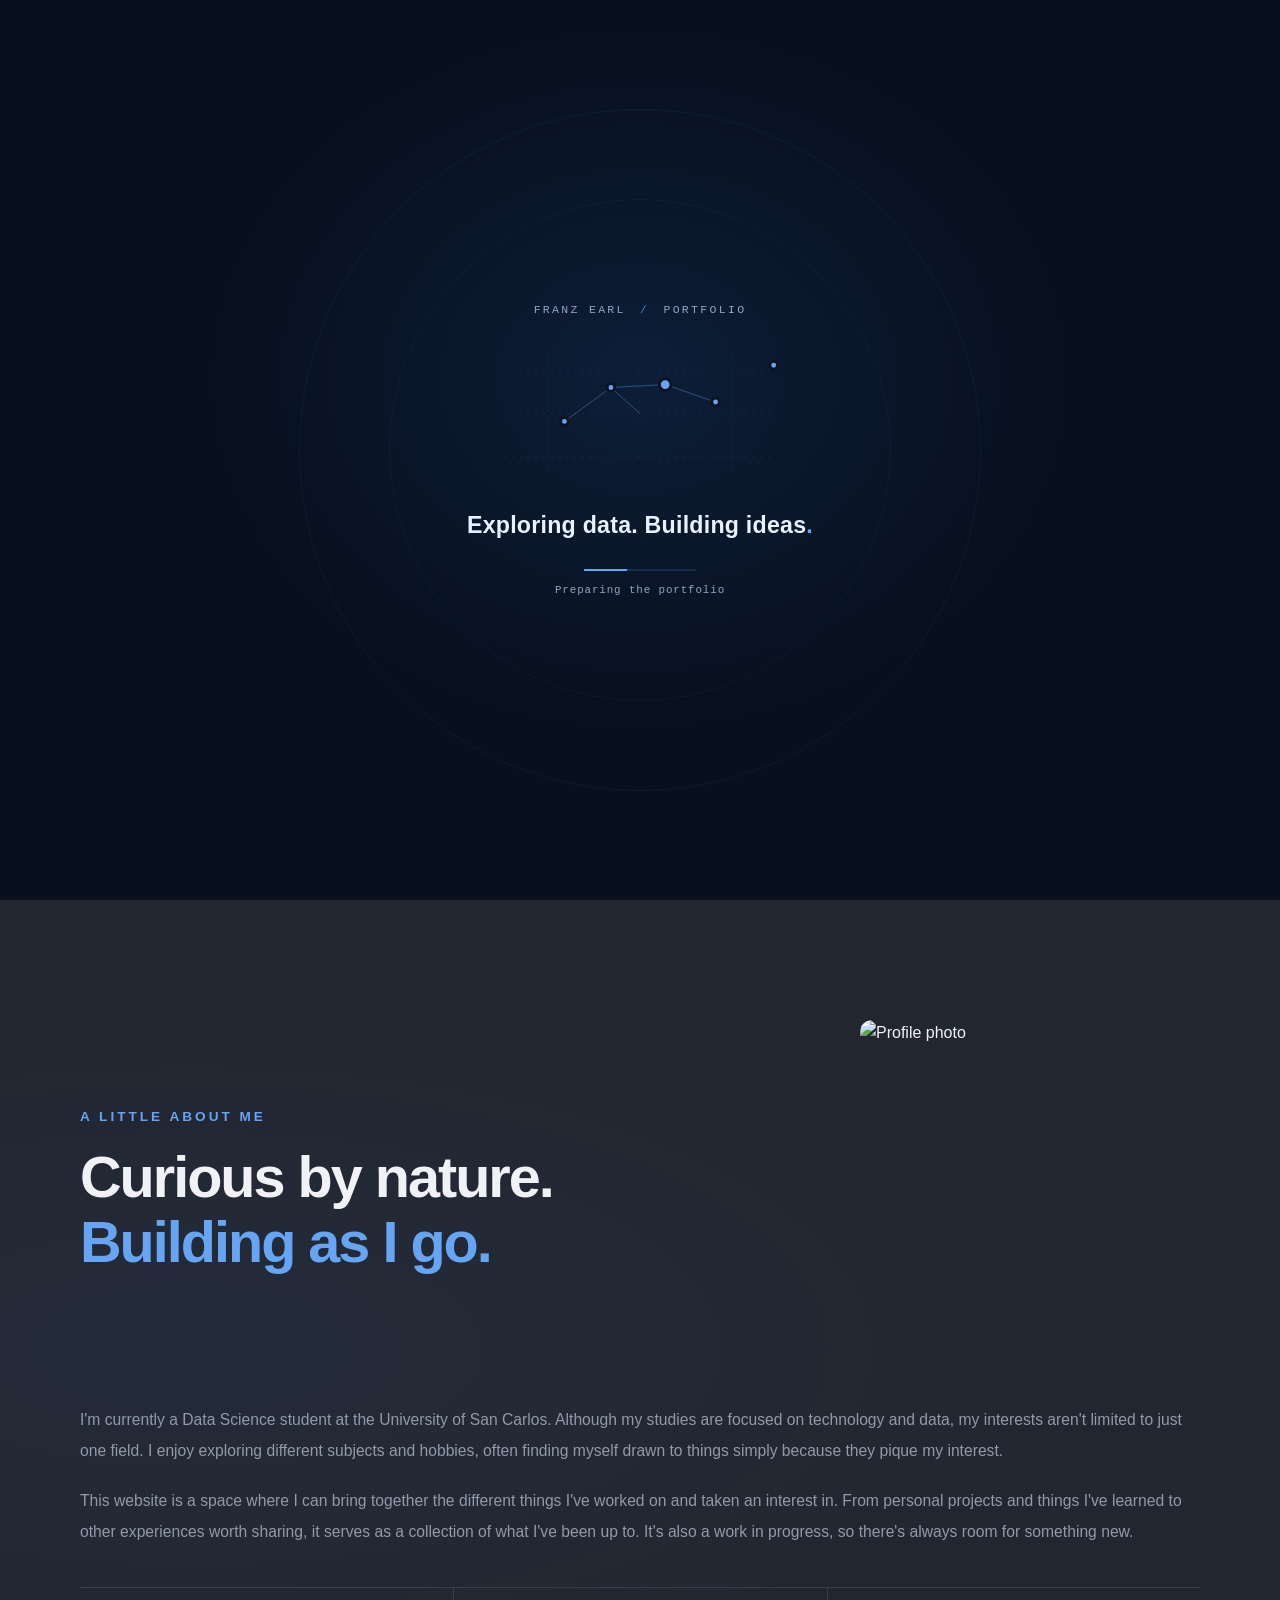
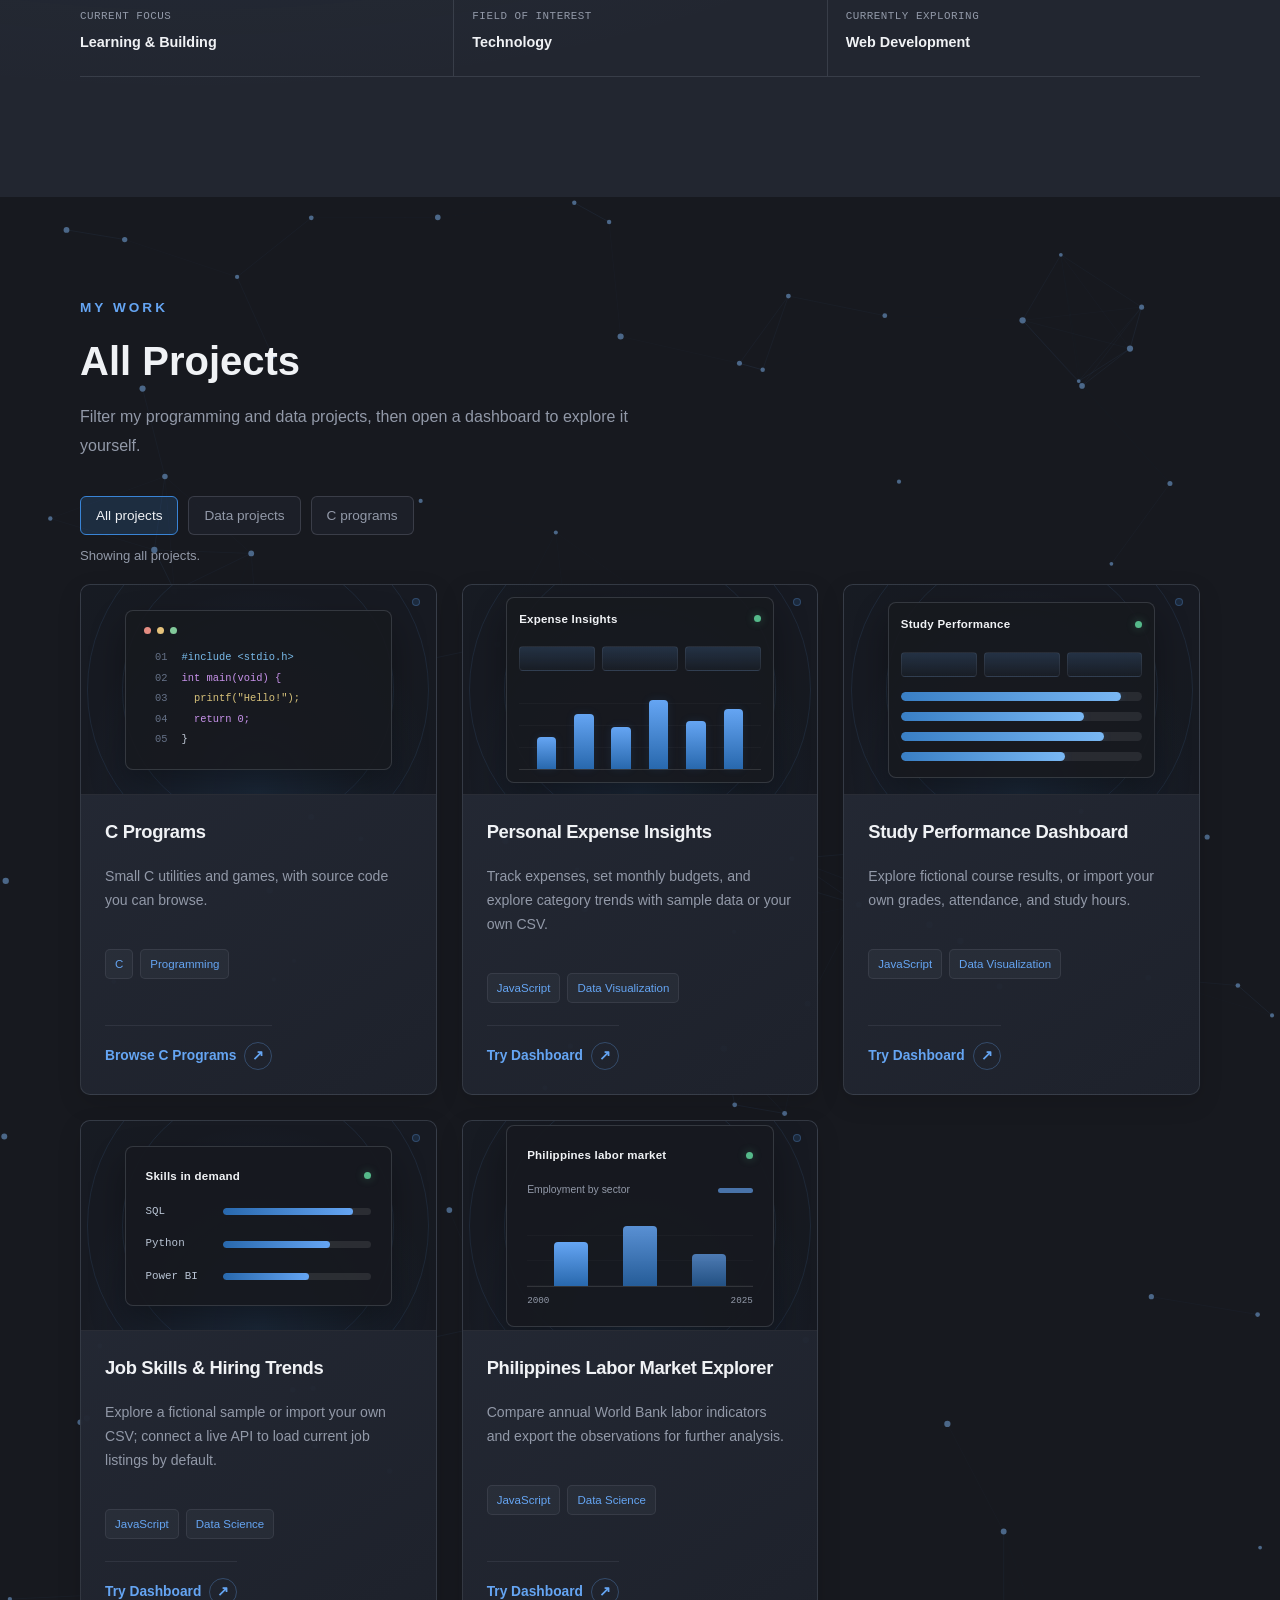
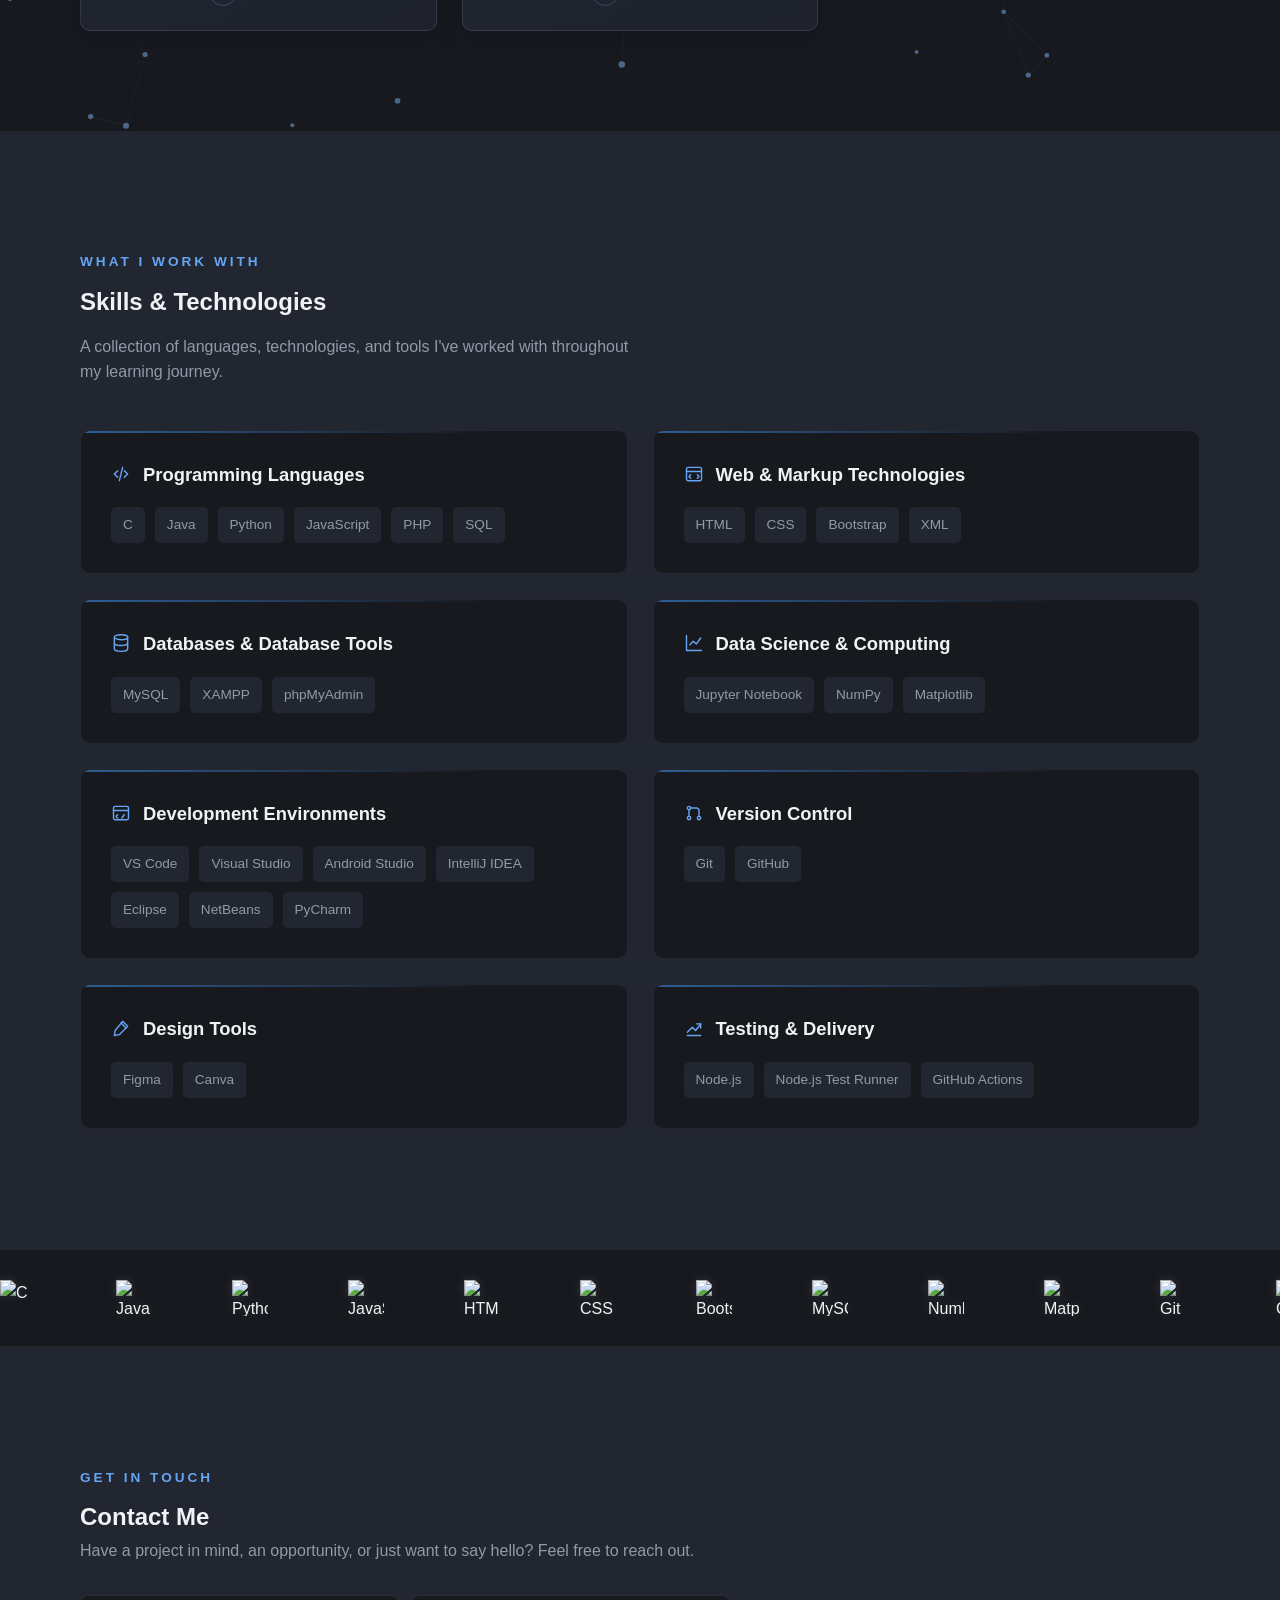
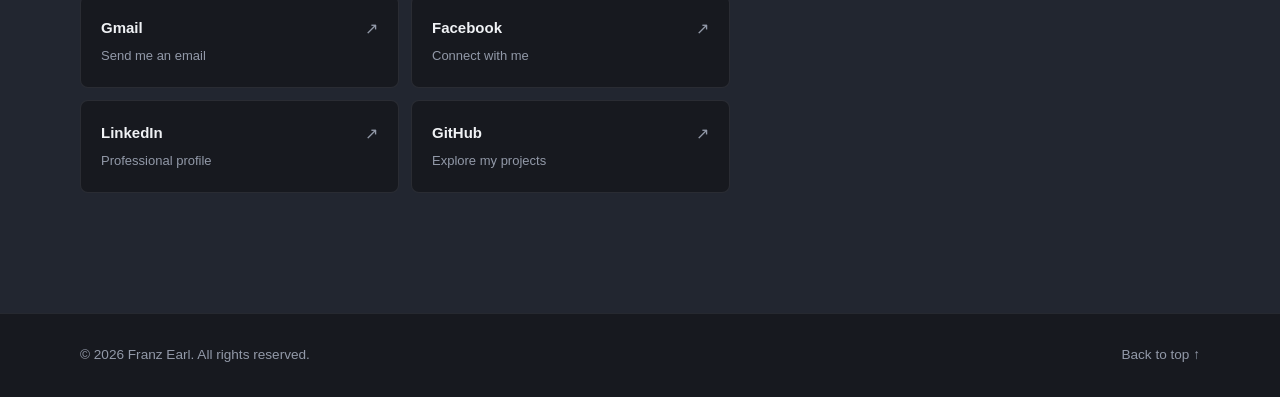
==== commit e53eedf2: "Refine portfolio layout and visual design" ====
--- a/index.html
+++ b/index.html
@@ -170,21 +170,28 @@
         <section id="about" class="about">
             <div class="about-container">
 
-                <div class="section-heading">
-                    <h2>About Me</h2>
+                <div class="about-top">
+                    <div class="about-title-group">
+                        <p class="section-label">A LITTLE ABOUT ME</p>
+                        <h2>Curious by nature.<br><span>Building as I go.</span></h2>
+                    </div>
+
+                    <div class="about-image">
+                        <img src="assets/images/placeholder.jpg" alt="Profile photo">
+                    </div>
                 </div>
 
                 <div class="about-content">
                     <div class="about-text">
                         <p>
-                            I'm currently a Data Science student at the University of San Carlos. 
-                            Although my studies are focused on technology and data, my interests aren't limited to just one field. 
+                            I'm currently a Data Science student at the University of San Carlos.
+                            Although my studies are focused on technology and data, my interests aren't limited to just one field.
                             I enjoy exploring different subjects and hobbies, often finding myself drawn to things simply because they pique my interest.
                         </p>
 
                         <p>
-                            This website is a space where I can bring together the different things I've worked on and taken an interest in. 
-                            From personal projects and things I've learned to other experiences worth sharing, it serves as a collection of what I've been up to. 
+                            This website is a space where I can bring together the different things I've worked on and taken an interest in.
+                            From personal projects and things I've learned to other experiences worth sharing, it serves as a collection of what I've been up to.
                             It's also a work in progress, so there's always room for something new.
                         </p>
                     </div>
@@ -347,8 +354,17 @@
 
                     <!-- Programming Languages -->
                     <div class="skill-card">
-                        <div class="skill-icon">01</div>
-                        <h3>Programming Languages</h3>
+                        <div class="skill-heading">
+                            <svg viewBox="0 0 24 24" fill="none"
+                                 stroke="currentColor" stroke-width="1.7"
+                                 stroke-linecap="round" stroke-linejoin="round">
+                                <path d="m8 8-4 4 4 4"/>
+                                <path d="m16 8 4 4-4 4"/>
+                                <path d="m14 4-4 16"/>
+                            </svg>
+                            <h3>Programming Languages</h3>
+                        </div>
+                    
                         <div class="skill-list">
                             <span>C</span>
                             <span>Java</span>
@@ -361,8 +377,17 @@
 
                     <!-- Web & Markup -->
                     <div class="skill-card">
-                        <div class="skill-icon">02</div>
-                        <h3>Web & Markup Technologies</h3>
+                        <div class="skill-heading">
+                            <svg viewBox="0 0 24 24" fill="none"
+                                 stroke="currentColor" stroke-width="1.7"
+                                 stroke-linecap="round" stroke-linejoin="round">
+                                <rect x="3" y="4" width="18" height="16" rx="2"/>
+                                <path d="M3 9h18"/>
+                                <path d="m8 13-2 2 2 2"/>
+                                <path d="m16 13 2 2-2 2"/>
+                            </svg>
+                            <h3>Web & Markup Technologies</h3>
+                        </div>
                         <div class="skill-list">
                             <span>HTML</span>
                             <span>CSS</span>
@@ -373,8 +398,16 @@
 
                     <!-- Databases -->
                     <div class="skill-card">
-                        <div class="skill-icon">03</div>
-                        <h3>Databases & Database Tools</h3>
+                        <div class="skill-heading">
+                            <svg viewBox="0 0 24 24" fill="none"
+                                 stroke="currentColor" stroke-width="1.7"
+                                 stroke-linecap="round" stroke-linejoin="round">
+                                <ellipse cx="12" cy="5" rx="8" ry="3"/>
+                                <path d="M4 5v14c0 1.7 3.6 3 8 3s8-1.3 8-3V5"/>
+                                <path d="M4 12c0 1.7 3.6 3 8 3s8-1.3 8-3"/>
+                            </svg>
+                            <h3>Databases & Database Tools</h3>
+                        </div>
                         <div class="skill-list">
                             <span>MySQL</span>
                             <span>XAMPP</span>
@@ -384,8 +417,15 @@
 
                     <!-- Data Science -->
                     <div class="skill-card">
-                        <div class="skill-icon">04</div>
-                        <h3>Data Science & Computing</h3>
+                        <div class="skill-heading">
+                            <svg viewBox="0 0 24 24" fill="none"
+                                 stroke="currentColor" stroke-width="1.7"
+                                 stroke-linecap="round" stroke-linejoin="round">
+                                <path d="M3 3v18h18"/>
+                                <path d="m7 14 4-4 4 3 5-7"/>
+                            </svg>
+                            <h3>Data Science & Computing</h3>
+                        </div>
                         <div class="skill-list">
                             <span>Jupyter Notebook</span>
                             <span>NumPy</span>
@@ -395,8 +435,17 @@
 
                     <!-- IDEs -->
                     <div class="skill-card">
-                        <div class="skill-icon">05</div>
-                        <h3>Development Environments</h3>
+                        <div class="skill-heading">
+                            <svg viewBox="0 0 24 24" fill="none"
+                                 stroke="currentColor" stroke-width="1.7"
+                                 stroke-linecap="round" stroke-linejoin="round">
+                                <rect x="3" y="4" width="18" height="16" rx="2"/>
+                                <path d="M3 9h18"/>
+                                <path d="m8 14-2 2 2 2"/>
+                                <path d="m13 18 3-4"/>
+                            </svg>
+                            <h3>Development Environments</h3>
+                        </div>
                         <div class="skill-list">
                             <span>VS Code</span>
                             <span>Visual Studio</span>
@@ -410,8 +459,18 @@
 
                     <!-- Version Control -->
                     <div class="skill-card">
-                        <div class="skill-icon">06</div>
-                        <h3>Version Control</h3>
+                        <div class="skill-heading">
+                            <svg viewBox="0 0 24 24" fill="none"
+                                 stroke="currentColor" stroke-width="1.7"
+                                 stroke-linecap="round" stroke-linejoin="round">
+                                <circle cx="6" cy="6" r="2"/>
+                                <circle cx="18" cy="18" r="2"/>
+                                <circle cx="6" cy="18" r="2"/>
+                                <path d="M6 8v8"/>
+                                <path d="M18 16V9a3 3 0 0 0-3-3H8"/>
+                            </svg>
+                            <h3>Version Control</h3>
+                        </div>
                         <div class="skill-list">
                             <span>Git</span>
                             <span>GitHub</span>
@@ -420,8 +479,15 @@
 
                     <!-- Design -->
                     <div class="skill-card">
-                        <div class="skill-icon">07</div>
-                        <h3>Design Tools</h3>
+                        <div class="skill-heading">
+                            <svg viewBox="0 0 24 24" fill="none"
+                                 stroke="currentColor" stroke-width="1.7"
+                                 stroke-linecap="round" stroke-linejoin="round">
+                                <path d="m14 4 6 6-10 10-6 1 1-6Z"/>
+                                <path d="m12 6 6 6"/>
+                            </svg>
+                            <h3>Design Tools</h3>
+                        </div>
                         <div class="skill-list">
                             <span>Figma</span>
                             <span>Canva</span>
@@ -430,8 +496,16 @@
 
                     <!-- Testing & Delivery -->
                     <div class="skill-card">
-                        <div class="skill-icon">08</div>
-                        <h3>Testing & Delivery</h3>
+                        <div class="skill-heading">
+                            <svg viewBox="0 0 24 24" fill="none"
+                                 stroke="currentColor" stroke-width="1.7"
+                                 stroke-linecap="round" stroke-linejoin="round">
+                                <path d="M4 17 10 11l4 4 6-8"/>
+                                <path d="M15 7h5v5"/>
+                                <path d="M4 21h16"/>
+                            </svg>
+                            <h3>Testing & Delivery</h3>
+                        </div>
                         <div class="skill-list">
                             <span>Node.js</span>
                             <span>Node.js Test Runner</span>
@@ -440,6 +514,43 @@
                     </div>
 
                 </div>
+            </div>
+        </section>
+
+        <!-- Technology Marquee -->
+        <section class="tech-marquee">
+            <div class="marquee-track">
+
+                <div class="marquee-group">
+                    <img src="https://cdn.simpleicons.org/c" alt="C">
+                    <img src="https://cdn.jsdelivr.net/gh/devicons/devicon@latest/icons/java/java-original.svg" alt="Java">
+                    <img src="https://cdn.simpleicons.org/python" alt="Python">
+                    <img src="https://cdn.simpleicons.org/javascript" alt="JavaScript">
+                    <img src="https://cdn.simpleicons.org/html5" alt="HTML5">
+                    <img src="https://cdn.simpleicons.org/css" alt="CSS">
+                    <img src="https://cdn.simpleicons.org/bootstrap" alt="Bootstrap">
+                    <img src="https://cdn.simpleicons.org/mysql" alt="MySQL">
+                    <img src="https://cdn.simpleicons.org/numpy" alt="NumPy">
+                    <img src="https://cdn.jsdelivr.net/gh/devicons/devicon@latest/icons/matplotlib/matplotlib-original.svg" alt="Matplotlib">
+                    <img src="https://cdn.simpleicons.org/git" alt="Git">
+                    <img src="https://cdn.simpleicons.org/github/F0F2F5" alt="GitHub">
+                </div>
+
+                <div class="marquee-group" aria-hidden="true">
+                    <img src="https://cdn.simpleicons.org/c" alt="">
+                    <img src="https://cdn.jsdelivr.net/gh/devicons/devicon@latest/icons/java/java-original.svg" alt="">
+                    <img src="https://cdn.simpleicons.org/python" alt="">
+                    <img src="https://cdn.simpleicons.org/javascript" alt="">
+                    <img src="https://cdn.simpleicons.org/html5" alt="">
+                    <img src="https://cdn.simpleicons.org/css" alt="">
+                    <img src="https://cdn.simpleicons.org/bootstrap" alt="">
+                    <img src="https://cdn.simpleicons.org/mysql" alt="">
+                    <img src="https://cdn.simpleicons.org/numpy" alt="">
+                    <img src="https://cdn.jsdelivr.net/gh/devicons/devicon@latest/icons/matplotlib/matplotlib-original.svg" alt="">
+                    <img src="https://cdn.simpleicons.org/git" alt="">
+                    <img src="https://cdn.simpleicons.org/github/F0F2F5" alt="">
+                </div>
+
             </div>
         </section>
         <!-- Contact Section -->
--- a/styles.css
+++ b/styles.css
@@ -258,6 +258,14 @@
 
 }
 
+.section-label {
+    color: var(--accent-hover);
+    font-size: 0.85rem;
+    font-weight: 600;
+    letter-spacing: 3px;
+    margin-bottom: 10px;
+}
+
 .skip-link {
 
     position: fixed;
@@ -469,203 +477,216 @@
 /* ---------- Hero Buttons ---------- */
 
 .hero-buttons {
-
-    display: flex;
-
+    display: flex;
     gap: 15px;
-
     flex-wrap: wrap;
-
 }
 
 .hero-buttons a {
-
+    display: inline-flex;
+    align-items: center;
+    justify-content: center;
     padding: 11px 24px;
-
+    border: 1px solid transparent;
     border-radius: 6px;
-
     font-size: 0.95rem;
-
     font-weight: 600;
-
     text-decoration: none;
 
-    transition: all 0.2s ease;
-
+    transition:
+        background-color 220ms ease,
+        border-color 220ms ease,
+        color 220ms ease,
+        transform 220ms cubic-bezier(0.22, 1, 0.36, 1),
+        box-shadow 220ms ease;
+}
+
+.hero-buttons a:hover {
+    transform: translateY(-2px);
+}
+
+.hero-buttons a:active {
+    transform: translateY(0) scale(0.97);
 }
 
 .btn-primary {
-
     background: var(--accent);
-
     color: white;
-
 }
 
 .btn-primary:hover {
-
     background: var(--accent-hover);
-
+    box-shadow: 0 5px 16px rgba(57, 132, 214, 0.22);
 }
 
 .btn-secondary {
-
-    border: 1px solid var(--text-secondary);
-
+    border-color: var(--text-secondary);
     color: var(--text-primary);
-
 }
 
 .btn-secondary:hover {
-
     border-color: var(--accent-hover);
-
     color: var(--accent-hover);
-
+    background: rgba(57, 132, 214, 0.08);
 }
 
 /* ---------- About Section ---------- */
 
 .about {
-
+    position: relative;
+    overflow: hidden;
     padding: 120px 40px;
-
-    background: var(--surface);
-
+    background:
+        radial-gradient(
+            ellipse at 15% 50%,
+            rgba(57, 132, 214, 0.055),
+            transparent 55%
+        ),
+        var(--surface);
 }
 
 .about-container {
-
     max-width: 1120px;
-
     margin: auto;
-
-}
-
-.section-heading {
-
-    margin-bottom: 50px;
-
-}
-
-.section-label {
-
+}
+
+/* Top composition */
+
+.about-top {
+    display: grid;
+    grid-template-columns: 1fr 0.8fr;
+    align-items: center;
+    gap: 80px;
+}
+
+.about-title-group .section-label {
+    margin-bottom: 18px;
+}
+
+.about-title-group h2 {
+    font-size: clamp(2.7rem, 4.5vw, 4rem);
+    line-height: 1.12;
+    letter-spacing: -2px;
+}
+
+.about-title-group h2 span {
     color: var(--accent-hover);
-
-    font-size: 0.85rem;
-
+}
+
+.about-image {
+    width: 100%;
+    max-width: 340px;
+    justify-self: end;
+}
+
+.about-image img {
+    display: block;
+    width: 100%;
+    aspect-ratio: 1 / 1;
+    object-fit: cover;
+    border-radius: 12px;
+}
+
+/* Introduction */
+
+.about-content {
+    margin-top: 45px;
+}
+
+.about-text {
+    max-width: none;
+}
+
+.about-text p {
+    margin-bottom: 20px;
+    color: var(--text-secondary);
+    line-height: 1.95;
+    font-size: 0.98rem;
+}
+
+/* Information rows */
+
+.about-details {
+    display: grid;
+    grid-template-columns: repeat(3, minmax(0, 1fr));
+    margin-top: 40px;
+    border-top: 1px solid rgba(146, 153, 168, 0.2);
+    border-bottom: 1px solid rgba(146, 153, 168, 0.2);
+}
+
+.detail-card {
+    display: flex;
+    flex-direction: column;
+    gap: 9px;
+    min-width: 0;
+    padding: 22px 14px 22px 0;
+    background: transparent;
+    border: none;
+    border-radius: 0;
+}
+
+.detail-card + .detail-card {
+    padding-left: 18px;
+    border-left: 1px solid rgba(146, 153, 168, 0.2);
+}
+
+.detail-label {
+    color: var(--text-secondary);
+    font: 0.68rem Consolas, monospace;
+    letter-spacing: 0.5px;
+}
+
+.detail-value {
+    color: var(--text-primary);
+    font-size: 0.9rem;
     font-weight: 600;
-
-    letter-spacing: 3px;
-
-    margin-bottom: 10px;
-
-}
-
-.section-heading h2 {
-
-    font-size: 2.5rem;
-
-}
-
-.about-content {
-
-    display: grid;
-
-    grid-template-columns: 1.5fr 1fr;
-
-    gap: 80px;
-
-}
-
-.about-text h3 {
-
-    font-size: 1.5rem;
-
-    margin-bottom: 20px;
-
-}
-
-.about-text p {
-
-    color: var(--text-secondary);
-
-    margin-bottom: 20px;
-
-    line-height: 1.9;
-
-}
-
-.about-details {
-
-    display: flex;
-
-    flex-direction: column;
-
-    gap: 15px;
-
-}
-
-.detail-card {
-
-    display: flex;
-
-    flex-direction: column;
-
-    padding: 20px;
-
-    background: var(--background);
-
-    border: 1px solid rgba(255, 255, 255, 0.06);
-
-    border-radius: 8px;
-
-    gap: 5px;
-
-}
-
-.detail-label {
-
-    color: var(--text-secondary);
-
-    font-size: 0.75rem;
-
-    letter-spacing: 1px;
-
-}
-
-.detail-value {
-
-    color: var(--text-primary);
-
-    font-weight: 600;
-
 }
 
 /* ---------- About Responsive ---------- */
 
-@media (max-width: 768px) {
-
+@media (max-width: 900px) {
+    .about-top {
+        gap: 40px;
+    }
+}
+
+@media (max-width: 600px) {
     .about {
-
         padding: 90px 20px;
-
-    }
-
-    .about-content {
-
+    }
+
+    .about-top {
         grid-template-columns: 1fr;
-
-        gap: 35px;
-
-    }
-
-    .section-heading h2 {
-
-        font-size: 2rem;
-
-    }
-
+        gap: 30px;
+    }
+
+    .about-title-group h2 {
+        font-size: clamp(2.4rem, 10vw, 3.2rem);
+    }
+
+    .about-image {
+        width: 100%;
+        max-width: 260px;
+        justify-self: end;
+    }
+
+    .about-image img {
+        aspect-ratio: 16 / 9;
+    }
+
+    .about-details {
+        grid-template-columns: 1fr;
+    }
+
+    .detail-card,
+    .detail-card + .detail-card {
+        padding: 17px 0;
+        border-left: none;
+    }
+
+    .detail-card + .detail-card {
+        border-top: 1px solid rgba(146, 153, 168, 0.15);
+    }
 }
 
 /* ---------- Responsive ---------- */
@@ -685,36 +706,42 @@
     }
 
     .nav-links {
-
-        display: none;
-
+        display: flex;
         position: absolute;
-
-        top: 100%;
-
+        top: calc(100%);
         right: 20px;
-
-        left: 20px;
-
+        left: auto;
+        width: max-content;
+        min-width: 0;
         padding: 8px;
-
         flex-direction: column;
-
         align-items: stretch;
-
         gap: 0;
-
+    
         background: var(--surface);
-
         border: 1px solid rgba(255, 255, 255, 0.08);
-
         border-radius: 0 0 8px 8px;
-
         box-shadow: 0 12px 24px rgba(0, 0, 0, 0.25);
-
-    }
-
+    
+        opacity: 0;
+        visibility: hidden;
+        pointer-events: none;
+        transform: translateY(-8px);
+    
+        transition:
+            opacity 200ms ease,
+            transform 200ms ease,
+            visibility 200ms;
+    }
+    
     .navbar.menu-open .nav-links {
+        opacity: 1;
+        visibility: visible;
+        pointer-events: auto;
+        transform: translateY(0);
+    }
+
+    .navbar.menu-open .nav-links {
 
         display: flex;
 
@@ -752,1821 +779,1850 @@
 
 /* ---------- Projects Section ---------- */
 
-.projects {
-
-    padding: 120px 40px;
-
-}
-
-.projects-container {
-
-    max-width: 1120px;
-
-    margin: auto;
-
-}
-
-.section-description {
-
-    color: var(--text-secondary);
-
-    margin-top: 12px;
-
-    max-width: 550px;
-
-}
-
-.project-grid {
-
-    display: grid;
-
-    grid-template-columns: repeat(auto-fit, minmax(280px, 1fr));
-
-    gap: 25px;
-
-}
-
-.project-slide[hidden] {
-
-    display: none;
-
-}
-
-.project-carousel-controls {
-
-    max-width: 760px;
-
-    margin: 18px auto 0;
-
-    display: flex;
-
-    align-items: center;
-
-    gap: 12px;
-
-}
-
-.hero .project-carousel-controls {
-
-    max-width: none;
-
-}
-
-.project-carousel-arrow {
-
-    width: 34px;
-
-    height: 34px;
-
-    border: 1px solid rgba(146, 153, 168, 0.25);
-
-    border-radius: 50%;
-
-    color: var(--text-primary);
-
-    background: transparent;
-
-    cursor: pointer;
-
-    transition: border-color 0.2s ease, background 0.2s ease;
-
-}
-
-.project-carousel-arrow:hover {
-
-    border-color: var(--accent);
-
-    background: rgba(57, 132, 214, 0.12);
-
-}
-
-.project-carousel-dots {
-
-    display: flex;
-
-    align-items: center;
-
-    gap: 7px;
-
-}
-
-.project-carousel-dot {
-
-    width: 8px;
-
-    height: 8px;
-
-    padding: 0;
-
-    border: 0;
-
-    border-radius: 8px;
-
-    background: #596273;
-
-    cursor: pointer;
-
-    transition: width 0.2s ease, background 0.2s ease;
-
-}
-
-.project-carousel-dot[aria-current="true"] {
-
-    width: 22px;
-
-    background: var(--accent);
-
-}
-
-.project-carousel-count {
-
-    margin-left: auto;
-
-    color: var(--text-secondary);
-
-    font: 0.75rem Consolas, monospace;
-
-}
-
-.project-filters {
-
-    display: flex;
-
-    flex-wrap: wrap;
-
-    gap: 8px;
-
-    margin: 0 0 8px;
-
-}
-
-.project-filter {
-
-    min-height: 38px;
-
-    padding: 8px 13px;
-
-    border: 1px solid rgba(146, 153, 168, 0.3);
-
-    border-radius: 6px;
-
-    color: var(--text-secondary);
-
-    background: transparent;
-
-    font: inherit;
-
-    font-size: 0.85rem;
-
-    cursor: pointer;
-
-}
-
-.project-filter[aria-pressed="true"] {
-
-    border-color: var(--accent);
-
-    color: var(--text-primary);
-
-    background: rgba(57, 132, 214, 0.16);
-
-}
-
-.project-filter-status {
-
-    min-height: 1.4em;
-
-    margin: 0 0 14px;
-
-    color: var(--text-secondary);
-
-    font-size: 0.82rem;
-
-}
-
-#all-projects-grid .project-card[hidden] {
-
-    display: none;
-
-}
-
-.project-card {
-
-    overflow: hidden;
-
-    background: var(--surface);
-
-    border: 1px solid rgba(255, 255, 255, 0.06);
-
-    border-radius: 10px;
-
-    transition: transform 0.25s ease,
-
-                border-color 0.25s ease;
-
-}
-
-.project-card-link {
-
-    display: block;
-
-    height: 100%;
-
-    color: inherit;
-
-    text-decoration: none;
-
-}
-
-.project-card:hover {
-
-    transform: translateY(-5px);
-
-    border-color: var(--accent);
-
-    box-shadow: 0 14px 35px rgba(0, 0, 0, 0.2);
-
-}
-
-.project-card-link,
-
-.project-card-link:visited,
-
-.project-card-link:hover,
-
-.project-card-link:active {
-
-    color: inherit;
-
-    text-decoration: none;
-
-}
-
-.project-image {
-
-    position: relative;
-
-    overflow: hidden;
-
-    height: 190px;
-
-    display: flex;
-
-    align-items: center;
-
-    justify-content: center;
-
-    background:
-
-        radial-gradient(ellipse at 50% 110%, rgba(57, 132, 214, 0.22), transparent 62%),
-
-        #202632;
-
-}
-
-.project-image::before,
-
-.project-image::after {
-
-    content: "";
-
-    position: absolute;
-
-    border: 1px solid rgba(101, 165, 243, 0.1);
-
-    border-radius: 50%;
-
-}
-
-.project-image::before {
-
-    width: 270px;
-
-    height: 270px;
-
-}
-
-.project-image::after {
-
-    width: 340px;
-
-    height: 340px;
-
-}
-
-.job-trends-preview {
-
-    position: relative;
-
-    z-index: 1;
-
-    width: min(78%, 330px);
-
-    padding: 14px;
-
-    border: 1px solid rgba(146, 153, 168, 0.24);
-
-    border-radius: 8px;
-
-    background: rgba(23, 25, 31, 0.94);
-
-    box-shadow: 0 16px 35px rgba(0, 0, 0, 0.32);
-
-    color: var(--text-primary);
-
-    text-align: left;
-
-}
-
-.labor-market-preview {
-
-    position: relative;
-
-    z-index: 1;
-
-    width: min(78%, 330px);
-
-    padding: 14px;
-
-    border: 1px solid rgba(146, 153, 168, 0.24);
-
-    border-radius: 8px;
-
-    background: rgba(23, 25, 31, 0.94);
-
-    box-shadow: 0 16px 35px rgba(0, 0, 0, 0.32);
-
-    color: var(--text-primary);
-
-    text-align: left;
-
-}
-
-.labor-preview-metric {
-
-    display: flex;
-
-    align-items: center;
-
-    justify-content: space-between;
-
-    margin-top: 13px;
-
-    color: var(--text-secondary);
-
-    font-size: 0.68rem;
-
-}
-
-.labor-preview-metric i {
-
-    width: 34px;
-
-    height: 8px;
-
-    border-radius: 99px;
-
-    background: #81c995;
-
-}
-
-.labor-preview-bars {
-
-    height: 44px;
-
-    display: flex;
-
-    align-items: flex-end;
-
-    gap: 8px;
-
-    margin-top: 9px;
-
-    border-bottom: 1px solid rgba(146, 153, 168, 0.3);
-
-}
-
-.labor-preview-bars i {
-
-    flex: 1;
-
-    height: 58%;
-
-    border-radius: 3px 3px 0 0;
-
-    background: linear-gradient(180deg, #62a5f3, rgba(98, 165, 243, 0.32));
-
-}
-
-.labor-preview-bars i:nth-child(2) {
-
-    height: 76%;
-
-}
-
-.labor-preview-bars i:nth-child(3) {
-
-    height: 92%;
-
-}
-
-.labor-preview-years {
-
-    display: flex;
-
-    justify-content: space-between;
-
-    margin-top: 5px;
-
-    color: var(--text-secondary);
-
-    font: 0.62rem Consolas, monospace;
-
-}
-
-.job-preview-row {
-
-    display: grid;
-
-    grid-template-columns: 72px 1fr;
-
-    align-items: center;
-
-    gap: 10px;
-
-    margin-top: 12px;
-
-    color: var(--text-secondary);
-
-    font-size: 0.68rem;
-
-}
-
-.job-preview-row i {
-
-    height: 7px;
-
-    width: var(--skill-width);
-
-    border-radius: 99px;
-
-    background: linear-gradient(90deg, var(--accent), var(--accent-hover));
-
-}
-
-.code-preview,
-
-.dashboard-preview {
-
-    position: relative;
-
-    z-index: 1;
-
-    width: min(78%, 330px);
-
-    padding: 14px;
-
-    border: 1px solid rgba(146, 153, 168, 0.24);
-
-    border-radius: 8px;
-
-    background: rgba(23, 25, 31, 0.92);
-
-    box-shadow: 0 16px 35px rgba(0, 0, 0, 0.32);
-
-    transition: transform 0.25s ease;
-
-}
-
-.project-card:hover .code-preview,
-
-.project-card:hover .dashboard-preview {
-
-    transform: translateY(-4px);
-
-}
-
-.code-preview {
-
-    color: #d7e1ef;
-
-    font: 0.72rem/1.65 Consolas, monospace;
-
-    text-align: left;
-
-}
-
-.code-preview p {
-
-    white-space: nowrap;
-
-}
-
-.code-preview p span {
-
-    display: inline-block;
-
-    width: 24px;
-
-    color: #69778c;
-
-}
-
-.preview-window-bar {
-
-    display: flex;
-
-    gap: 5px;
-
-    margin-bottom: 10px;
-
-}
-
-.preview-window-bar i,
-
-.preview-heading i {
-
-    width: 6px;
-
-    height: 6px;
-
-    border-radius: 50%;
-
-    background: #66748a;
-
-}
-
-.preview-window-bar i:first-child {
-
-    background: #e48d82;
-
-}
-
-.preview-window-bar i:nth-child(2) {
-
-    background: #e5c27b;
-
-}
-
-.preview-window-bar i:last-child {
-
-    background: #82c99a;
-
-}
-
-.dashboard-preview {
-
-    padding: 12px;
-
-}
-
-.preview-heading {
-
-    display: flex;
-
-    align-items: center;
-
-    justify-content: space-between;
-
-    color: var(--text-primary);
-
-    font-size: 0.65rem;
-
-    font-weight: 700;
-
-}
-
-.preview-heading i {
-
-    width: 21px;
-
-    border-radius: 3px;
-
-    background: rgba(101, 165, 243, 0.35);
-
-}
-
-.preview-stats {
-
-    display: grid;
-
-    grid-template-columns: repeat(3, 1fr);
-
-    gap: 7px;
-
-    margin: 11px 0;
-
-}
-
-.preview-stats i {
-
-    height: 25px;
-
-    border: 1px solid rgba(146, 153, 168, 0.12);
-
-    border-radius: 4px;
-
-    background: linear-gradient(180deg, rgba(101, 165, 243, 0.18), rgba(101, 165, 243, 0.03));
-
-}
-
-.preview-chart {
-
-    height: 58px;
-
-    display: flex;
-
-    align-items: flex-end;
-
-    justify-content: space-around;
-
-    gap: 7px;
-
-    padding: 5px 8px 0;
-
-    border-bottom: 1px solid rgba(146, 153, 168, 0.18);
-
-}
-
-.preview-chart span {
-
-    width: 11%;
-
-    height: var(--bar-height);
-
-    border-radius: 3px 3px 0 0;
-
-    background: linear-gradient(180deg, #65a5f3, #3984d6);
-
-}
-
-.preview-grades {
-
-    display: grid;
-
-    gap: 7px;
-
-}
-
-.preview-grades span {
-
-    position: relative;
-
-    height: 5px;
-
-    border-radius: 999px;
-
-    background: rgba(146, 153, 168, 0.16);
-
-}
-
-.preview-grades span::before {
-
-    content: "";
-
-    position: absolute;
-
-    inset: 0 auto 0 0;
-
-    width: var(--grade-width);
-
-    border-radius: inherit;
-
-    background: linear-gradient(90deg, #3984d6, #65a5f3);
-
-}
-
-.project-info {
-
-    padding: 25px;
-
-}
-
-.project-info h3 {
-
-    font-size: 1.25rem;
-
-    margin-bottom: 10px;
-
-}
-
-.project-info p {
-
-    color: var(--text-secondary);
-
-    font-size: 0.9rem;
-
-    line-height: 1.7;
-
-    margin-bottom: 20px;
-
-}
-
-.project-tags {
-
-    display: flex;
-
-    flex-wrap: wrap;
-
-    gap: 8px;
-
-    margin-bottom: 25px;
-
-}
-
-.project-tags span {
-
-    padding: 5px 10px;
-
-    background: rgba(57, 132, 214, 0.12);
-
-    color: var(--accent-hover);
-
-    border-radius: 4px;
-
-    font-size: 0.75rem;
-
-}
-
-.project-link {
-
-    color: var(--accent-hover);
-
-    font-size: 0.9rem;
-
-    font-weight: 600;
-
-    text-decoration: none;
-
-}
-
-.project-link:hover {
-
-    color: white;
-
-}
-
-/* ---------- Projects Responsive ---------- */
-
-@media (max-width: 768px) {
-
-    .hero {
-
-        min-height: auto;
-
-        padding: 120px 40px 90px;
-
-        grid-template-columns: minmax(0, 680px);
-
-        justify-content: center;
-
-        gap: 50px;
-
-    }
-
-}
-
-@media (max-width: 900px) {
-
-    .project-grid {
-
-        grid-template-columns: repeat(2, 1fr);
-
-    }
-
-    .hero .project-grid {
-
-        grid-template-columns: minmax(0, 1fr);
-
-    }
-
-}
-
-@media (max-width: 600px) {
-
-    .projects {
-
-        padding: 90px 20px;
-
-    }
-
-    .project-grid {
-
-        grid-template-columns: 1fr;
-
-    }
-
-    .hero .project-grid {
-
-        grid-template-columns: minmax(0, 1fr);
-
-    }
-
-    .project-image {
-
-        height: 170px;
-
-    }
-
-}
-
-/* ---------- Skills Section ---------- */
-
-.skills {
-
-    padding: 120px 40px;
-
-    background: var(--surface);
-
-}
-
-.skills-container {
-
-    max-width: 1120px;
-
-    margin: auto;
-
-}
-
-.skills-grid {
-
-    display: grid;
-
-    grid-template-columns: repeat(2, 1fr);
-
-    gap: 25px;
-
-}
-
-.skill-card {
-
-    padding: 30px;
-
-    background: var(--background);
-
-    border: 1px solid rgba(255, 255, 255, 0.06);
-
-    border-radius: 10px;
-
-    transition: transform 0.25s ease, border-color 0.25s ease;
-
-}
-
-.skill-card:hover {
-
-    transform: translateY(-4px);
-
-    border-color: var(--accent);
-
-}
-
-.skill-icon {
-
-    color: var(--accent-hover);
-
-    font-size: 0.85rem;
-
-    font-weight: 700;
-
-    letter-spacing: 2px;
-
-    margin-bottom: 20px;
-
-}
-
-.skill-card h3 {
-
-    font-size: 1.15rem;
-
-    margin-bottom: 20px;
-
-}
-
-.skill-list {
-
-    display: flex;
-
-    flex-wrap: wrap;
-
-    gap: 10px;
-
-}
-
-.skill-list span {
-
-    padding: 7px 12px;
-
-    background: var(--surface);
-
-    color: var(--text-secondary);
-
-    border-radius: 5px;
-
-    font-size: 0.85rem;
-
-}
-
-/* ---------- Skills Responsive ---------- */
-
-@media (max-width: 600px) {
-
-    .skills {
-
-        padding: 90px 20px;
-
-    }
-
-    .skills-grid {
-
-        grid-template-columns: 1fr;
-
-    }
-
-}
-
-/* ---------- Contact Section ---------- */
-
-.contact {
-
-    padding: 120px 40px;
-
-    background: var(--surface);
-
-}
-
-.contact-container {
-
-    max-width: 1120px;
-
-    margin: auto;
-
-}
-
-.contact-content {
-
-    max-width: 650px;
-
-}
-
-.contact-content h3 {
-
-    font-size: 1.8rem;
-
-    margin-bottom: 15px;
-
-}
-
-.contact-content h3 span {
-
-    color: var(--accent);
-
-}
-
-.contact-content p {
-
-    color: var(--text-secondary);
-
-    line-height: 1.8;
-
-    margin-bottom: 30px;
-
-}
-
-.contact-links {
-
-    display: grid;
-
-    grid-template-columns: repeat(2, 1fr);
-
-    gap: 12px;
-
-}
-
-.contact-link {
-
-    position: relative;
-
-    display: flex;
-
-    flex-direction: column;
-
-    gap: 6px;
-
-    padding: 20px;
-
-    background: var(--background);
-
-    border: 1px solid rgba(146, 153, 168, 0.15);
-
-    border-radius: 8px;
-
-    text-decoration: none;
-
-    transition: transform 0.2s, border-color 0.2s, background 0.2s;
-
-}
-
-.contact-link:hover {
-
-    transform: translateY(-3px);
-
-    background: #1D222C;
-
-    border-color: var(--accent);
-
-}
-
-.contact-link-name {
-
-    color: var(--text-primary);
-
-    font-size: 15px;
-
-    font-weight: 600;
-
-}
-
-.contact-link-description {
-
-    color: var(--text-secondary);
-
-    font-size: 13px;
-
-}
-
-.contact-link-arrow {
-
-    position: absolute;
-
-    top: 20px;
-
-    right: 20px;
-
-    color: var(--text-secondary);
-
-    transition: color 0.2s, transform 0.2s;
-
-}
-
-.contact-link:hover .contact-link-arrow {
-
-    color: var(--accent-hover);
-
-    transform: translate(2px, -2px);
-
-}
-
-.reveal-on-scroll {
-
-    opacity: 0;
-
-    transform: translateY(18px);
-
-    transition:
-
-        opacity 600ms ease var(--reveal-delay, 0ms),
-
-        transform 600ms ease var(--reveal-delay, 0ms);
-
-}
-
-.reveal-on-scroll.is-visible {
-
-    opacity: 1;
-
-    transform: translateY(0);
-
-}
-
-/* ---------- Contact Responsive ---------- */
-
-@media (max-width: 600px) {
-
-    .contact {
-
-        padding: 90px 20px;
-
-    }
-
-    .contact-links {
-
-        grid-template-columns: 1fr;
-
-    }
-
-}
-
-/* ---------- Footer ---------- */
-
-.footer {
-
-    padding: 30px 40px;
-
-    background: var(--background);
-
-    border-top: 1px solid rgba(146, 153, 168, 0.12);
-
-}
-
-.footer-container {
-
-    max-width: 1120px;
-
-    margin: auto;
-
-    display: flex;
-
-    align-items: center;
-
-    justify-content: space-between;
-
-    gap: 20px;
-
-}
-
-.footer p {
-
-    color: var(--text-secondary);
-
-    font-size: 0.85rem;
-
-}
-
-.footer a {
-
-    display: inline-block;
-
-    color: var(--text-secondary);
-
-    font-size: 0.85rem;
-
-    text-decoration: none;
-
-    transition: color 0.2s ease, transform 0.2s ease;
-
-}
-
-.footer a:hover {
-
-    color: var(--accent-hover);
-
-    transform: translateY(-2px);
-
-}
-
-/* ---------- Footer Responsive ---------- */
-
-@media (max-width: 600px) {
-
-    .footer {
-
-        padding: 25px 20px;
-
-    }
-
-    .footer-container {
-
-        flex-direction: column;
-
-        text-align: center;
-
-    }
-
-}
-
-/* ---------- C Programs Page ---------- */
-
-.programs-page {
-
-    width: 100%;
-
-    padding: 90px 40px;
-
-}
-
-.programs-container {
-
-    max-width: 1200px;
-
-    margin: 0 auto;
-
-}
-
-.programs-heading {
-
-    margin-bottom: 32px;
-
-    padding-bottom: 28px;
-
-    border-bottom: 1px solid rgba(146, 153, 168, 0.15);
-
-}
-
-.programs-heading .section-label {
-
-    margin-bottom: 12px;
-
-    color: var(--accent);
-
-    font-size: 13px;
-
-    font-weight: 600;
-
-    letter-spacing: 2px;
-
-}
-
-.programs-heading h1 {
-
-    margin: 0;
-
-    color: var(--text-primary);
-
-    font-size: 42px;
-
-    letter-spacing: -1px;
-
-}
-
-.programs-heading h1 span {
-
-    color: var(--accent);
-
-}
-
-.programs-heading .section-description {
-
-    margin-top: 14px;
-
-    color: var(--text-secondary);
-
-    font-size: 16px;
-
-    line-height: 1.7;
-
-}
-
-.program-overview {
-
-    display: grid;
-
-    grid-template-columns: repeat(3, minmax(0, 1fr));
-
-    gap: 16px;
-
-    margin-bottom: 48px;
-
-}
-
-.program-overview-card {
-
-    padding: 22px;
-
-    background: var(--surface);
-
-    border: 1px solid rgba(255, 255, 255, 0.06);
-
-    border-radius: 10px;
-
-}
-
-.program-overview-label {
-
-    color: var(--accent-hover);
-
-    font-size: 0.72rem;
-
-    font-weight: 700;
-
-    letter-spacing: 1.5px;
-
-}
-
-.program-overview-card h2,
-
-.program-list-heading h2 {
-
-    margin-top: 7px;
-
-    font-size: 1.15rem;
-
-}
-
-.program-overview-card > p:last-child {
-
-    margin-top: 10px;
-
-    color: var(--text-secondary);
-
-    font-size: 0.88rem;
-
-    line-height: 1.75;
-
-}
-
-.program-list-heading {
-
-    display: flex;
-
-    align-items: flex-end;
-
-    justify-content: space-between;
-
-    gap: 16px;
-
-    margin-bottom: 18px;
-
-}
-
-.program-list-heading > span {
-
-    color: var(--text-secondary);
-
-    font-size: 0.82rem;
-
-}
-
-.programs-page .file-list {
-
-    display: flex;
-
-    flex-direction: column;
-
-    gap: 8px;
-
-    max-width: 850px;
-
-}
-
-.programs-page .file-list a {
-
-    display: flex;
-
-    align-items: center;
-
-    padding: 15px 18px;
-
-    color: var(--text-secondary);
-
-    background: transparent;
-
-    border: 1px solid rgba(146, 153, 168, 0.15);
-
-    border-radius: 8px;
-
-    font-family: Consolas, monospace;
-
-    font-size: 14px;
-
-    text-decoration: none;
-
-    transition: background 0.2s, border-color 0.2s, color 0.2s;
-
-}
-
-.programs-page .file-list a::before {
-
-    content: "</>";
-
-    margin-right: 14px;
-
-    color: var(--accent);
-
-    font-size: 12px;
-
-}
-
-.programs-page .file-list a:hover {
-
-    background: #2A303C;
-
-    border-color: var(--accent);
-
-    color: var(--text-primary);
-
-}
-
-.programs-page footer {
-
-    margin-top: 28px;
-
-    color: var(--text-secondary);
-
-    font-size: 12px;
-
-}
-
-.back-link {
-
-    color: var(--text-secondary);
-
-    font-size: 14px;
-
-    text-decoration: none;
-
-    transition: color 0.2s;
-
-}
-
-.back-link:hover {
-
-    color: var(--accent-hover);
-
-}
-
-@media (prefers-reduced-motion: reduce) {
-
-    *,
-
-    *::before,
-
-    *::after {
-
-        scroll-behavior: auto !important;
-
-        animation-duration: 0.01ms !important;
-
-        animation-iteration-count: 1 !important;
-
-        transition-duration: 0.01ms !important;
-
-    }
-
-    .reveal-on-scroll {
-
-        opacity: 1;
-
-        transform: none;
-
-    }
-
-}
-
-@media (max-width: 600px) {
-
-    .programs-page {
-
-        padding: 70px 20px;
-
-    }
-
-    .programs-heading h1 {
-
-        font-size: 34px;
-
-    }
-
-    .program-overview {
-
-        grid-template-columns: 1fr;
-
-        gap: 12px;
-
-        margin-bottom: 36px;
-
-    }
-
-    .program-overview-card {
-
-        padding: 18px;
-
-    }
-
-}
-
-@media (min-width: 601px) and (max-width: 900px) {
-
-    .program-overview {
-
-        grid-template-columns: repeat(2, minmax(0, 1fr));
-
-    }
-
-    .program-overview-card:last-child {
-
-        grid-column: 1 / -1;
-
-        width: min(100%, 420px);
-
-        justify-self: center;
-
-    }
-
-}
-
-@media (prefers-reduced-motion: reduce) {
-
-    *,
-
-    *::before,
-
-    *::after {
-
-        scroll-behavior: auto !important;
-
-        animation-duration: 0.01ms !important;
-
-        animation-iteration-count: 1 !important;
-
-        transition-duration: 0.01ms !important;
-
-    }
-
-}
-
-/* ---------- Portfolio Loading Screen ---------- */
-
-.portfolio-loader {
-
-    position: fixed;
-
-    inset: 0;
-
-    z-index: 1000;
-
-    display: grid;
-
-    place-items: center;
-
-    padding: 24px;
-
-    overflow: hidden;
-
-    color: #EAF2FF;
-
-    background:
-
-        radial-gradient(ellipse at 50% 42%, rgba(31, 99, 178, 0.18), transparent 48%),
-
-        #080F1D;
-
-    opacity: 1;
-
-    visibility: visible;
-
-    transition: opacity 360ms ease, visibility 360ms ease;
-
-}
-
-.portfolio-loader::before,
-
-.portfolio-loader::after {
-
-    position: absolute;
-
-    width: min(72vw, 680px);
-
-    aspect-ratio: 1;
-
-    border: 1px solid rgba(71, 151, 244, 0.08);
-
-    border-radius: 50%;
-
-    content: "";
-
-    pointer-events: none;
-
-}
-
-.portfolio-loader::after {
-
-    width: min(54vw, 500px);
-
-    border-color: rgba(71, 151, 244, 0.06);
-
-}
-
-.portfolio-loader.is-hidden {
-
-    opacity: 0;
-
-    visibility: hidden;
-
-    pointer-events: none;
-
-}
-
-.portfolio-loader-content {
-
-    position: relative;
-
-    z-index: 1;
-
-    display: flex;
-
-    width: min(100%, 390px);
-
-    flex-direction: column;
-
-    align-items: center;
-
-    text-align: center;
-
-}
-
-.portfolio-loader-kicker {
-
-    color: #8FA5C2;
-
-    font-family: Consolas, monospace;
-
-    font-size: 0.72rem;
-
-    letter-spacing: 0.2em;
-
-}
-
-.portfolio-loader-kicker span {
-
-    padding: 0 5px;
-
-    color: #3984D6;
-
-}
-
-.portfolio-loader-visual {
-
-    width: min(100%, 310px);
-
-    margin: 22px 0 8px;
-
-    overflow: visible;
-
-}
-
-.loader-grid-line {
-
-    fill: none;
-
-    stroke: rgba(144, 177, 215, 0.11);
-
-    stroke-width: 1;
-
-    stroke-dasharray: 2 6;
-
-}
-
-.loader-chart-line {
-
-    fill: none;
-
-    stroke: #3984D6;
-
-    stroke-width: 2;
-
-    stroke-linecap: round;
-
-    stroke-linejoin: round;
-
-    stroke-dasharray: 360;
-
-    stroke-dashoffset: 360;
-
-    animation: loader-chart-draw 1.8s ease-out infinite alternate;
-
-}
-
-.loader-network-line {
-
-    fill: none;
-
-    stroke: rgba(101, 165, 243, 0.4);
-
-    stroke-width: 1;
-
-}
-
-.loader-node {
-
-    fill: #65A5F3;
-
-    stroke: #0A1424;
-
-    stroke-width: 3;
-
-}
-
-.loader-node-pulse {
-
-    transform-box: fill-box;
-
-    transform-origin: center;
-
-    animation: loader-node-pulse 1.4s ease-in-out infinite;
-
-}
-
-.portfolio-loader-title {
-
-    margin-top: 12px;
-
-    color: #EAF2FF;
-
-    font-size: clamp(1.15rem, 4vw, 1.45rem);
-
-    font-weight: 600;
-
-    letter-spacing: 0.01em;
-
-}
-
-.portfolio-loader-title span {
-
-    color: #65A5F3;
-
-}
-
-.portfolio-loader-track {
-
-    width: 112px;
-
-    height: 2px;
-
-    margin-top: 25px;
-
-    overflow: hidden;
-
-    background: rgba(101, 165, 243, 0.16);
-
-}
-
-.portfolio-loader-track span {
-
-    display: block;
-
-    width: 38%;
-
-    height: 100%;
-
-    background: #65A5F3;
-
-    box-shadow: 0 0 12px rgba(101, 165, 243, 0.8);
-
-    animation: loader-track 1.2s ease-in-out infinite;
-
-}
-
-.portfolio-loader-status {
-
-    margin-top: 11px;
-
-    color: #8FA5C2;
-
-    font-family: Consolas, monospace;
-
-    font-size: 0.68rem;
-
-    letter-spacing: 0.08em;
-
-}
-
-@keyframes loader-chart-draw {
-
-    to { stroke-dashoffset: 0; }
-
-}
-
-@keyframes loader-node-pulse {
-
-    50% { opacity: 0.52; transform: scale(0.78); }
-
-}
-
-@keyframes loader-track {
-
-    from { transform: translateX(-110%); }
-
-    to { transform: translateX(280%); }
-
-}
-
-@media (prefers-reduced-motion: reduce) {
-
-    .portfolio-loader,
-
-    .portfolio-loader * {
-
-        animation: none !important;
-
-        transition-duration: 0.01ms !important;
-
-    }
-
-    .loader-chart-line {
-
-        stroke-dashoffset: 0;
-
-    }
-
-}
-
-
-/* ---------- Projects Network Motif ---------- */
 .projects {
     position: relative;
     isolation: isolate;
     overflow: hidden;
-}
+    padding: 100px 40px;
+}
+
+.projects .section-heading {
+    margin-bottom: 35px;
+}
+
+.projects .section-heading h2 {
+    font-size: 2.5rem;
+}
+
+.projects .section-description {
+    max-width: 600px;
+    margin-top: 10px;
+    line-height: 1.8;
+}
+
+.projects-container {
+    position: relative;
+    z-index: 1;
+    max-width: 1120px;
+    margin: auto;
+}
+
+.section-description {
+
+    color: var(--text-secondary);
+
+    margin-top: 12px;
+
+    max-width: 550px;
+
+}
+
+.project-grid {
+
+    display: grid;
+
+    grid-template-columns: repeat(auto-fit, minmax(280px, 1fr));
+
+    gap: 25px;
+
+}
+
+.project-slide[hidden] {
+
+    display: none;
+
+}
+
+.project-carousel-controls {
+
+    max-width: 760px;
+
+    margin: 18px auto 0;
+
+    display: flex;
+
+    align-items: center;
+
+    gap: 12px;
+
+}
+
+.hero .project-carousel-controls {
+
+    max-width: none;
+
+}
+
+.project-carousel-arrow {
+    width: 34px;
+    height: 34px;
+    border: 1px solid rgba(146, 153, 168, 0.25);
+    border-radius: 50%;
+    color: var(--text-primary);
+    background: transparent;
+    cursor: pointer;
+
+    transition:
+        border-color 220ms ease,
+        background-color 220ms ease,
+        transform 220ms cubic-bezier(0.22, 1, 0.36, 1);
+}
+
+.project-carousel-arrow:hover {
+    border-color: var(--accent);
+    background: rgba(57, 132, 214, 0.12);
+    transform: scale(1.08);
+}
+
+.project-carousel-arrow:active {
+    transform: scale(0.94);
+}
+
+.project-carousel-dots {
+
+    display: flex;
+
+    align-items: center;
+
+    gap: 7px;
+
+}
+
+.project-carousel-dot {
+    width: 8px;
+    height: 8px;
+    padding: 0;
+    border: 0;
+    border-radius: 8px;
+    background: #596273;
+    cursor: pointer;
+
+    transition:
+        width 250ms cubic-bezier(0.22, 1, 0.36, 1),
+        background-color 250ms ease,
+        opacity 250ms ease;
+}
+
+.project-carousel-dot:hover {
+    opacity: 0.8;
+}
+
+.project-carousel-dot[aria-current="true"] {
+    width: 22px;
+    background: var(--accent);
+    opacity: 1;
+}
+
+.project-carousel-count {
+
+    margin-left: auto;
+
+    color: var(--text-secondary);
+
+    font: 0.75rem Consolas, monospace;
+
+}
+
+.project-filters {
+    display: flex;
+    flex-wrap: wrap;
+    gap: 10px;
+    margin-bottom: 10px;
+}
+
+.project-filter {
+    min-height: 38px;
+    padding: 8px 15px;
+    border: 1px solid rgba(146, 153, 168, 0.25);
+    border-radius: 6px;
+    color: var(--text-secondary);
+    background: rgba(34, 38, 48, 0.55);
+    font: inherit;
+    font-size: 0.85rem;
+    cursor: pointer;
+    transition: border-color 0.2s ease,
+                color 0.2s ease,
+                background 0.2s ease;
+}
+
+.project-filter:hover {
+    border-color: var(--accent-hover);
+    color: var(--text-primary);
+}
+
+.project-filter[aria-pressed="true"] {
+    border-color: var(--accent);
+    color: var(--text-primary);
+    background: rgba(57, 132, 214, 0.18);
+}
+
+.project-filter-status {
+    min-height: 1.4em;
+    margin-bottom: 18px;
+    color: var(--text-secondary);
+    font-size: 0.82rem;
+}
+
+#all-projects-grid .project-card[hidden] {
+
+    display: none;
+
+}
+
+.project-card {
+
+    overflow: hidden;
+
+    background: var(--surface);
+
+    border: 1px solid rgba(255, 255, 255, 0.06);
+
+    border-radius: 10px;
+
+    transition: transform 0.25s ease,
+
+                border-color 0.25s ease;
+
+}
+
+.project-card-link {
+
+    display: block;
+
+    height: 100%;
+
+    color: inherit;
+
+    text-decoration: none;
+
+}
+
+.project-card:hover {
+
+    transform: translateY(-5px);
+
+    border-color: var(--accent);
+
+    box-shadow: 0 14px 35px rgba(0, 0, 0, 0.2);
+
+}
+
+.project-card-link,
+
+.project-card-link:visited,
+
+.project-card-link:hover,
+
+.project-card-link:active {
+
+    color: inherit;
+
+    text-decoration: none;
+
+}
+
+.project-image {
+
+    position: relative;
+
+    overflow: hidden;
+
+    height: 190px;
+
+    display: flex;
+
+    align-items: center;
+
+    justify-content: center;
+
+    background:
+
+        radial-gradient(ellipse at 50% 110%, rgba(57, 132, 214, 0.22), transparent 62%),
+
+        #202632;
+
+}
+
+.project-image::before,
+
+.project-image::after {
+
+    content: "";
+
+    position: absolute;
+
+    border: 1px solid rgba(101, 165, 243, 0.1);
+
+    border-radius: 50%;
+
+}
+
+.project-image::before {
+
+    width: 270px;
+
+    height: 270px;
+
+}
+
+.project-image::after {
+
+    width: 340px;
+
+    height: 340px;
+
+}
+
+.job-trends-preview {
+
+    position: relative;
+
+    z-index: 1;
+
+    width: min(78%, 330px);
+
+    padding: 14px;
+
+    border: 1px solid rgba(146, 153, 168, 0.24);
+
+    border-radius: 8px;
+
+    background: rgba(23, 25, 31, 0.94);
+
+    box-shadow: 0 16px 35px rgba(0, 0, 0, 0.32);
+
+    color: var(--text-primary);
+
+    text-align: left;
+
+}
+
+.labor-market-preview {
+
+    position: relative;
+
+    z-index: 1;
+
+    width: min(78%, 330px);
+
+    padding: 14px;
+
+    border: 1px solid rgba(146, 153, 168, 0.24);
+
+    border-radius: 8px;
+
+    background: rgba(23, 25, 31, 0.94);
+
+    box-shadow: 0 16px 35px rgba(0, 0, 0, 0.32);
+
+    color: var(--text-primary);
+
+    text-align: left;
+
+}
+
+.labor-preview-metric {
+
+    display: flex;
+
+    align-items: center;
+
+    justify-content: space-between;
+
+    margin-top: 13px;
+
+    color: var(--text-secondary);
+
+    font-size: 0.68rem;
+
+}
+
+.labor-preview-metric i {
+
+    width: 34px;
+
+    height: 8px;
+
+    border-radius: 99px;
+
+    background: #81c995;
+
+}
+
+.labor-preview-bars {
+
+    height: 44px;
+
+    display: flex;
+
+    align-items: flex-end;
+
+    gap: 8px;
+
+    margin-top: 9px;
+
+    border-bottom: 1px solid rgba(146, 153, 168, 0.3);
+
+}
+
+.labor-preview-bars i {
+
+    flex: 1;
+
+    height: 58%;
+
+    border-radius: 3px 3px 0 0;
+
+    background: linear-gradient(180deg, #62a5f3, rgba(98, 165, 243, 0.32));
+
+}
+
+.labor-preview-bars i:nth-child(2) {
+
+    height: 76%;
+
+}
+
+.labor-preview-bars i:nth-child(3) {
+
+    height: 92%;
+
+}
+
+.labor-preview-years {
+
+    display: flex;
+
+    justify-content: space-between;
+
+    margin-top: 5px;
+
+    color: var(--text-secondary);
+
+    font: 0.62rem Consolas, monospace;
+
+}
+
+.job-preview-row {
+
+    display: grid;
+
+    grid-template-columns: 72px 1fr;
+
+    align-items: center;
+
+    gap: 10px;
+
+    margin-top: 12px;
+
+    color: var(--text-secondary);
+
+    font-size: 0.68rem;
+
+}
+
+.job-preview-row i {
+
+    height: 7px;
+
+    width: var(--skill-width);
+
+    border-radius: 99px;
+
+    background: linear-gradient(90deg, var(--accent), var(--accent-hover));
+
+}
+
+.code-preview,
+
+.dashboard-preview {
+
+    position: relative;
+
+    z-index: 1;
+
+    width: min(78%, 330px);
+
+    padding: 14px;
+
+    border: 1px solid rgba(146, 153, 168, 0.24);
+
+    border-radius: 8px;
+
+    background: rgba(23, 25, 31, 0.92);
+
+    box-shadow: 0 16px 35px rgba(0, 0, 0, 0.32);
+
+    transition: transform 0.25s ease;
+
+}
+
+.project-card:hover .code-preview,
+
+.project-card:hover .dashboard-preview {
+
+    transform: translateY(-4px);
+
+}
+
+.code-preview {
+
+    color: #d7e1ef;
+
+    font: 0.72rem/1.65 Consolas, monospace;
+
+    text-align: left;
+
+}
+
+.code-preview p {
+
+    white-space: nowrap;
+
+}
+
+.code-preview p span {
+
+    display: inline-block;
+
+    width: 24px;
+
+    color: #69778c;
+
+}
+
+.preview-window-bar {
+
+    display: flex;
+
+    gap: 5px;
+
+    margin-bottom: 10px;
+
+}
+
+.preview-window-bar i,
+
+.preview-heading i {
+
+    width: 6px;
+
+    height: 6px;
+
+    border-radius: 50%;
+
+    background: #66748a;
+
+}
+
+.preview-window-bar i:first-child {
+
+    background: #e48d82;
+
+}
+
+.preview-window-bar i:nth-child(2) {
+
+    background: #e5c27b;
+
+}
+
+.preview-window-bar i:last-child {
+
+    background: #82c99a;
+
+}
+
+.dashboard-preview {
+
+    padding: 12px;
+
+}
+
+.preview-heading {
+
+    display: flex;
+
+    align-items: center;
+
+    justify-content: space-between;
+
+    color: var(--text-primary);
+
+    font-size: 0.65rem;
+
+    font-weight: 700;
+
+}
+
+.preview-heading i {
+
+    width: 21px;
+
+    border-radius: 3px;
+
+    background: rgba(101, 165, 243, 0.35);
+
+}
+
+.preview-stats {
+
+    display: grid;
+
+    grid-template-columns: repeat(3, 1fr);
+
+    gap: 7px;
+
+    margin: 11px 0;
+
+}
+
+.preview-stats i {
+
+    height: 25px;
+
+    border: 1px solid rgba(146, 153, 168, 0.12);
+
+    border-radius: 4px;
+
+    background: linear-gradient(180deg, rgba(101, 165, 243, 0.18), rgba(101, 165, 243, 0.03));
+
+}
+
+.preview-chart {
+
+    height: 58px;
+
+    display: flex;
+
+    align-items: flex-end;
+
+    justify-content: space-around;
+
+    gap: 7px;
+
+    padding: 5px 8px 0;
+
+    border-bottom: 1px solid rgba(146, 153, 168, 0.18);
+
+}
+
+.preview-chart span {
+
+    width: 11%;
+
+    height: var(--bar-height);
+
+    border-radius: 3px 3px 0 0;
+
+    background: linear-gradient(180deg, #65a5f3, #3984d6);
+
+}
+
+.preview-grades {
+
+    display: grid;
+
+    gap: 7px;
+
+}
+
+.preview-grades span {
+
+    position: relative;
+
+    height: 5px;
+
+    border-radius: 999px;
+
+    background: rgba(146, 153, 168, 0.16);
+
+}
+
+.preview-grades span::before {
+
+    content: "";
+
+    position: absolute;
+
+    inset: 0 auto 0 0;
+
+    width: var(--grade-width);
+
+    border-radius: inherit;
+
+    background: linear-gradient(90deg, #3984d6, #65a5f3);
+
+}
+
+.project-info {
+
+    padding: 25px;
+
+}
+
+.project-info h3 {
+
+    font-size: 1.25rem;
+
+    margin-bottom: 10px;
+
+}
+
+.project-info p {
+
+    color: var(--text-secondary);
+
+    font-size: 0.9rem;
+
+    line-height: 1.7;
+
+    margin-bottom: 20px;
+
+}
+
+.project-tags {
+
+    display: flex;
+
+    flex-wrap: wrap;
+
+    gap: 8px;
+
+    margin-bottom: 25px;
+
+}
+
+.project-tags span {
+
+    padding: 5px 10px;
+
+    background: rgba(57, 132, 214, 0.12);
+
+    color: var(--accent-hover);
+
+    border-radius: 4px;
+
+    font-size: 0.75rem;
+
+}
+
+.project-link {
+
+    color: var(--accent-hover);
+
+    font-size: 0.9rem;
+
+    font-weight: 600;
+
+    text-decoration: none;
+
+}
+
+.project-link:hover {
+
+    color: white;
+
+}
+
+/* ---------- Projects Responsive ---------- */
+
+@media (max-width: 768px) {
+
+    .hero {
+
+        min-height: auto;
+
+        padding: 120px 40px 90px;
+
+        grid-template-columns: minmax(0, 680px);
+
+        justify-content: center;
+
+        gap: 50px;
+
+    }
+
+}
+
+@media (max-width: 900px) {
+
+    .project-grid {
+
+        grid-template-columns: repeat(2, 1fr);
+
+    }
+
+    .hero .project-grid {
+
+        grid-template-columns: minmax(0, 1fr);
+
+    }
+
+}
+
+@media (max-width: 600px) {
+
+    .projects {
+
+        padding: 90px 20px;
+
+    }
+
+    .project-grid {
+
+        grid-template-columns: 1fr;
+
+    }
+
+    .hero .project-grid {
+
+        grid-template-columns: minmax(0, 1fr);
+
+    }
+
+    .project-image {
+
+        height: 170px;
+
+    }
+
+}
+
+/* ---------- Skills Section ---------- */
+
+.skills {
+    padding: 120px 40px;
+    background: var(--surface);
+}
+
+.skills-container {
+    max-width: 1120px;
+    margin: auto;
+}
+
+.skills-grid {
+    display: grid;
+    margin-top: 45px;
+    grid-template-columns: repeat(2, minmax(0, 1fr));
+    gap: 25px;
+}
+
+.skill-heading {
+    display: flex;
+    align-items: baseline;
+    gap: 12px;
+    margin-bottom: 20px;
+}
+
+.skill-heading svg {
+    width: 20px;
+    height: 20px;
+    flex-shrink: 0;
+    color: var(--accent-hover);
+    transform: translateY(3px);
+}
+
+.skill-heading h3 {
+    font-size: 1.15rem;
+    line-height: 1.4;
+    margin: 0;
+}
+
+.skill-card {
+    position: relative;
+    overflow: hidden;
+    padding: 30px;
+    background: var(--background);
+    border: 1px solid rgba(255, 255, 255, 0.06);
+    border-radius: 10px;
+    transition:
+        transform 0.25s ease,
+        border-color 0.25s ease;
+}
+
+.skill-card::before {
+    content: "";
+    position: absolute;
+    top: 0;
+    left: 0;
+    width: 100%;
+    height: 2px;
+    background: linear-gradient(
+        90deg,
+        var(--accent),
+        transparent 75%
+    );
+    opacity: 0.65;
+}
+
+.skill-card:hover {
+    transform: translateY(-4px);
+    border-color: var(--accent);
+}
+
+.skill-card h3 {
+    font-size: 1.15rem;
+    margin: 0;
+}
+
+.skill-list {
+    display: flex;
+    flex-wrap: wrap;
+    gap: 10px;
+}
+
+.skill-list span {
+    padding: 7px 12px;
+    background: var(--surface);
+    color: var(--text-secondary);
+    border-radius: 5px;
+    font-size: 0.85rem;
+    transition:
+        color 0.2s ease,
+        background 0.2s ease;
+}
+
+.skill-card:hover .skill-list span {
+    color: var(--text-primary);
+}
+
+/* ---------- Skills Responsive ---------- */
+
+@media (max-width: 600px) {
+
+    .skills {
+
+        padding: 90px 20px;
+
+    }
+
+    .skills-grid {
+
+        grid-template-columns: 1fr;
+
+    }
+
+}
+
+/* ---------- Technology Marquee ---------- */
+
+.tech-marquee {
+    overflow: hidden;
+    padding: 30px 0;
+    background: var(--background);
+    border-top: 1px solid rgba(255, 255, 255, 0.06);
+    border-bottom: 1px solid rgba(255, 255, 255, 0.06);
+}
+
+.marquee-track {
+    display: flex;
+    width: max-content;
+    animation: marquee-scroll 35s linear infinite;
+}
+
+.marquee-group {
+    display: flex;
+    align-items: center;
+    gap: 80px;
+    padding-right: 80px;
+}
+
+.marquee-group img {
+    display: block;
+    width: 36px;
+    height: 36px;
+    object-fit: contain;
+    flex-shrink: 0;
+    opacity: 1;
+    filter: drop-shadow(0 0 5px rgba(240, 242, 245, 0.12));
+    transition: transform 0.25s ease;
+}
+
+.marquee-group img:hover {
+    transform: scale(1.2);
+}
+
+@keyframes marquee-scroll {
+    from {
+        transform: translateX(0);
+    }
+
+    to {
+        transform: translateX(-50%);
+    }
+}
+
+/* ---------- Contact Section ---------- */
+
+.contact {
+
+    padding: 120px 40px;
+
+    background: var(--surface);
+
+}
+
+.contact-container {
+
+    max-width: 1120px;
+
+    margin: auto;
+
+}
+
+.contact-content {
+
+    max-width: 650px;
+
+}
+
+.contact-content h3 {
+
+    font-size: 1.8rem;
+
+    margin-bottom: 15px;
+
+}
+
+.contact-content h3 span {
+
+    color: var(--accent);
+
+}
+
+.contact-content p {
+
+    color: var(--text-secondary);
+
+    line-height: 1.8;
+
+    margin-bottom: 30px;
+
+}
+
+.contact-links {
+
+    display: grid;
+
+    grid-template-columns: repeat(2, 1fr);
+
+    gap: 12px;
+
+}
+
+.contact-link {
+
+    position: relative;
+
+    display: flex;
+
+    flex-direction: column;
+
+    gap: 6px;
+
+    padding: 20px;
+
+    background: var(--background);
+
+    border: 1px solid rgba(146, 153, 168, 0.15);
+
+    border-radius: 8px;
+
+    text-decoration: none;
+
+    transition: transform 0.2s, border-color 0.2s, background 0.2s;
+
+}
+
+.contact-link:hover {
+
+    transform: translateY(-3px);
+
+    background: #1D222C;
+
+    border-color: var(--accent);
+
+}
+
+.contact-link-name {
+
+    color: var(--text-primary);
+
+    font-size: 15px;
+
+    font-weight: 600;
+
+}
+
+.contact-link-description {
+
+    color: var(--text-secondary);
+
+    font-size: 13px;
+
+}
+
+.contact-link-arrow {
+
+    position: absolute;
+
+    top: 20px;
+
+    right: 20px;
+
+    color: var(--text-secondary);
+
+    transition: color 0.2s, transform 0.2s;
+
+}
+
+.contact-link:hover .contact-link-arrow {
+
+    color: var(--accent-hover);
+
+    transform: translate(2px, -2px);
+
+}
+
+.reveal-on-scroll {
+    opacity: 0;
+    translate: 0 20px;
+    transition:
+        opacity 650ms ease var(--reveal-delay, 0ms),
+        translate 650ms cubic-bezier(0.16, 1, 0.3, 1)
+            var(--reveal-delay, 0ms);
+}
+
+.reveal-on-scroll.is-visible {
+    opacity: 1;
+    translate: 0 0;
+}
+
+/* ---------- Contact Responsive ---------- */
+
+@media (max-width: 600px) {
+
+    .contact {
+
+        padding: 90px 20px;
+
+    }
+
+    .contact-links {
+
+        grid-template-columns: 1fr;
+
+    }
+
+}
+
+/* ---------- Footer ---------- */
+
+.footer {
+
+    padding: 30px 40px;
+
+    background: var(--background);
+
+    border-top: 1px solid rgba(146, 153, 168, 0.12);
+
+}
+
+.footer-container {
+
+    max-width: 1120px;
+
+    margin: auto;
+
+    display: flex;
+
+    align-items: center;
+
+    justify-content: space-between;
+
+    gap: 20px;
+
+}
+
+.footer p {
+
+    color: var(--text-secondary);
+
+    font-size: 0.85rem;
+
+}
+
+.footer a {
+
+    display: inline-block;
+
+    color: var(--text-secondary);
+
+    font-size: 0.85rem;
+
+    text-decoration: none;
+
+    transition: color 0.2s ease, transform 0.2s ease;
+
+}
+
+.footer a:hover {
+
+    color: var(--accent-hover);
+
+    transform: translateY(-2px);
+
+}
+
+/* ---------- Footer Responsive ---------- */
+
+@media (max-width: 600px) {
+
+    .footer {
+
+        padding: 25px 20px;
+
+    }
+
+    .footer-container {
+
+        flex-direction: column;
+
+        text-align: center;
+
+    }
+
+}
+
+/* ---------- C Programs Page ---------- */
+
+.programs-page {
+
+    width: 100%;
+
+    padding: 90px 40px;
+
+}
+
+.programs-container {
+
+    max-width: 1200px;
+
+    margin: 0 auto;
+
+}
+
+.programs-heading {
+
+    margin-bottom: 32px;
+
+    padding-bottom: 28px;
+
+    border-bottom: 1px solid rgba(146, 153, 168, 0.15);
+
+}
+
+.programs-heading .section-label {
+
+    margin-bottom: 12px;
+
+    color: var(--accent);
+
+    font-size: 13px;
+
+    font-weight: 600;
+
+    letter-spacing: 2px;
+
+}
+
+.programs-heading h1 {
+
+    margin: 0;
+
+    color: var(--text-primary);
+
+    font-size: 42px;
+
+    letter-spacing: -1px;
+
+}
+
+.programs-heading h1 span {
+
+    color: var(--accent);
+
+}
+
+.programs-heading .section-description {
+
+    margin-top: 14px;
+
+    color: var(--text-secondary);
+
+    font-size: 16px;
+
+    line-height: 1.7;
+
+}
+
+.program-overview {
+
+    display: grid;
+
+    grid-template-columns: repeat(3, minmax(0, 1fr));
+
+    gap: 16px;
+
+    margin-bottom: 48px;
+
+}
+
+.program-overview-card {
+
+    padding: 22px;
+
+    background: var(--surface);
+
+    border: 1px solid rgba(255, 255, 255, 0.06);
+
+    border-radius: 10px;
+
+}
+
+.program-overview-label {
+
+    color: var(--accent-hover);
+
+    font-size: 0.72rem;
+
+    font-weight: 700;
+
+    letter-spacing: 1.5px;
+
+}
+
+.program-overview-card h2,
+
+.program-list-heading h2 {
+
+    margin-top: 7px;
+
+    font-size: 1.15rem;
+
+}
+
+.program-overview-card > p:last-child {
+
+    margin-top: 10px;
+
+    color: var(--text-secondary);
+
+    font-size: 0.88rem;
+
+    line-height: 1.75;
+
+}
+
+.program-list-heading {
+
+    display: flex;
+
+    align-items: flex-end;
+
+    justify-content: space-between;
+
+    gap: 16px;
+
+    margin-bottom: 18px;
+
+}
+
+.program-list-heading > span {
+
+    color: var(--text-secondary);
+
+    font-size: 0.82rem;
+
+}
+
+.programs-page .file-list {
+
+    display: flex;
+
+    flex-direction: column;
+
+    gap: 8px;
+
+    max-width: 850px;
+
+}
+
+.programs-page .file-list a {
+
+    display: flex;
+
+    align-items: center;
+
+    padding: 15px 18px;
+
+    color: var(--text-secondary);
+
+    background: transparent;
+
+    border: 1px solid rgba(146, 153, 168, 0.15);
+
+    border-radius: 8px;
+
+    font-family: Consolas, monospace;
+
+    font-size: 14px;
+
+    text-decoration: none;
+
+    transition: background 0.2s, border-color 0.2s, color 0.2s;
+
+}
+
+.programs-page .file-list a::before {
+
+    content: "</>";
+
+    margin-right: 14px;
+
+    color: var(--accent);
+
+    font-size: 12px;
+
+}
+
+.programs-page .file-list a:hover {
+
+    background: #2A303C;
+
+    border-color: var(--accent);
+
+    color: var(--text-primary);
+
+}
+
+.programs-page footer {
+
+    margin-top: 28px;
+
+    color: var(--text-secondary);
+
+    font-size: 12px;
+
+}
+
+.back-link {
+
+    color: var(--text-secondary);
+
+    font-size: 14px;
+
+    text-decoration: none;
+
+    transition: color 0.2s;
+
+}
+
+.back-link:hover {
+
+    color: var(--accent-hover);
+
+}
+
+@media (prefers-reduced-motion: reduce) {
+
+    *,
+
+    *::before,
+
+    *::after {
+
+        scroll-behavior: auto !important;
+
+        animation-duration: 0.01ms !important;
+
+        animation-iteration-count: 1 !important;
+
+        transition-duration: 0.01ms !important;
+
+    }
+
+    .reveal-on-scroll {
+
+        opacity: 1;
+
+        transform: none;
+
+    }
+
+}
+
+@media (max-width: 600px) {
+
+    .programs-page {
+
+        padding: 70px 20px;
+
+    }
+
+    .programs-heading h1 {
+
+        font-size: 34px;
+
+    }
+
+    .program-overview {
+
+        grid-template-columns: 1fr;
+
+        gap: 12px;
+
+        margin-bottom: 36px;
+
+    }
+
+    .program-overview-card {
+
+        padding: 18px;
+
+    }
+
+}
+
+@media (min-width: 601px) and (max-width: 900px) {
+
+    .program-overview {
+
+        grid-template-columns: repeat(2, minmax(0, 1fr));
+
+    }
+
+    .program-overview-card:last-child {
+
+        grid-column: 1 / -1;
+
+        width: min(100%, 420px);
+
+        justify-self: center;
+
+    }
+
+}
+
+@media (prefers-reduced-motion: reduce) {
+
+    *,
+
+    *::before,
+
+    *::after {
+
+        scroll-behavior: auto !important;
+
+        animation-duration: 0.01ms !important;
+
+        animation-iteration-count: 1 !important;
+
+        transition-duration: 0.01ms !important;
+
+    }
+
+}
+
+/* ---------- Portfolio Loading Screen ---------- */
+
+.portfolio-loader {
+
+    position: fixed;
+
+    inset: 0;
+
+    z-index: 1000;
+
+    display: grid;
+
+    place-items: center;
+
+    padding: 24px;
+
+    overflow: hidden;
+
+    color: #EAF2FF;
+
+    background:
+
+        radial-gradient(ellipse at 50% 42%, rgba(31, 99, 178, 0.18), transparent 48%),
+
+        #080F1D;
+
+    opacity: 1;
+
+    visibility: visible;
+
+    transition: opacity 360ms ease, visibility 360ms ease;
+
+}
+
+.portfolio-loader::before,
+
+.portfolio-loader::after {
+
+    position: absolute;
+
+    width: min(72vw, 680px);
+
+    aspect-ratio: 1;
+
+    border: 1px solid rgba(71, 151, 244, 0.08);
+
+    border-radius: 50%;
+
+    content: "";
+
+    pointer-events: none;
+
+}
+
+.portfolio-loader::after {
+
+    width: min(54vw, 500px);
+
+    border-color: rgba(71, 151, 244, 0.06);
+
+}
+
+.portfolio-loader.is-hidden {
+
+    opacity: 0;
+
+    visibility: hidden;
+
+    pointer-events: none;
+
+}
+
+.portfolio-loader-content {
+
+    position: relative;
+
+    z-index: 1;
+
+    display: flex;
+
+    width: min(100%, 390px);
+
+    flex-direction: column;
+
+    align-items: center;
+
+    text-align: center;
+
+}
+
+.portfolio-loader-kicker {
+
+    color: #8FA5C2;
+
+    font-family: Consolas, monospace;
+
+    font-size: 0.72rem;
+
+    letter-spacing: 0.2em;
+
+}
+
+.portfolio-loader-kicker span {
+
+    padding: 0 5px;
+
+    color: #3984D6;
+
+}
+
+.portfolio-loader-visual {
+
+    width: min(100%, 310px);
+
+    margin: 22px 0 8px;
+
+    overflow: visible;
+
+}
+
+.loader-grid-line {
+
+    fill: none;
+
+    stroke: rgba(144, 177, 215, 0.11);
+
+    stroke-width: 1;
+
+    stroke-dasharray: 2 6;
+
+}
+
+.loader-chart-line {
+
+    fill: none;
+
+    stroke: #3984D6;
+
+    stroke-width: 2;
+
+    stroke-linecap: round;
+
+    stroke-linejoin: round;
+
+    stroke-dasharray: 360;
+
+    stroke-dashoffset: 360;
+
+    animation: loader-chart-draw 1.8s ease-out infinite alternate;
+
+}
+
+.loader-network-line {
+
+    fill: none;
+
+    stroke: rgba(101, 165, 243, 0.4);
+
+    stroke-width: 1;
+
+}
+
+.loader-node {
+
+    fill: #65A5F3;
+
+    stroke: #0A1424;
+
+    stroke-width: 3;
+
+}
+
+.loader-node-pulse {
+
+    transform-box: fill-box;
+
+    transform-origin: center;
+
+    animation: loader-node-pulse 1.4s ease-in-out infinite;
+
+}
+
+.portfolio-loader-title {
+
+    margin-top: 12px;
+
+    color: #EAF2FF;
+
+    font-size: clamp(1.15rem, 4vw, 1.45rem);
+
+    font-weight: 600;
+
+    letter-spacing: 0.01em;
+
+}
+
+.portfolio-loader-title span {
+
+    color: #65A5F3;
+
+}
+
+.portfolio-loader-track {
+
+    width: 112px;
+
+    height: 2px;
+
+    margin-top: 25px;
+
+    overflow: hidden;
+
+    background: rgba(101, 165, 243, 0.16);
+
+}
+
+.portfolio-loader-track span {
+
+    display: block;
+
+    width: 38%;
+
+    height: 100%;
+
+    background: #65A5F3;
+
+    box-shadow: 0 0 12px rgba(101, 165, 243, 0.8);
+
+    animation: loader-track 1.2s ease-in-out infinite;
+
+}
+
+.portfolio-loader-status {
+
+    margin-top: 11px;
+
+    color: #8FA5C2;
+
+    font-family: Consolas, monospace;
+
+    font-size: 0.68rem;
+
+    letter-spacing: 0.08em;
+
+}
+
+@keyframes loader-chart-draw {
+
+    to { stroke-dashoffset: 0; }
+
+}
+
+@keyframes loader-node-pulse {
+
+    50% { opacity: 0.52; transform: scale(0.78); }
+
+}
+
+@keyframes loader-track {
+
+    from { transform: translateX(-110%); }
+
+    to { transform: translateX(280%); }
+
+}
+
+@media (prefers-reduced-motion: reduce) {
+
+    .portfolio-loader,
+
+    .portfolio-loader * {
+
+        animation: none !important;
+
+        transition-duration: 0.01ms !important;
+
+    }
+
+    .loader-chart-line {
+
+        stroke-dashoffset: 0;
+
+    }
+
+}
+
+
+/* ---------- Projects Network Motif ---------- */
 
 .projects-network {
     position: absolute;
@@ -2659,7 +2715,7 @@
 /* Keep cards in each grid row visually consistent. */
 #all-projects-grid {
     align-items: stretch;
-    gap: 28px;
+    gap: 25px;
 }
 
 #all-projects-grid .project-card {
@@ -3134,4 +3190,136 @@
         background: var(--accent);
         box-shadow: 0 0 7px rgba(57, 132, 214, 0.45);
     }
+}
+
+/* ---------- Projects Card Visual Refinement ---------- */
+
+#all-projects-grid .project-card {
+    position: relative;
+    overflow: hidden;
+    border: 1px solid rgba(146, 153, 168, 0.18);
+    border-radius: 10px;
+    background: linear-gradient(
+        145deg,
+        rgba(38, 43, 55, 0.98),
+        rgba(30, 34, 44, 0.98)
+    );
+    box-shadow: 0 8px 24px rgba(0, 0, 0, 0.12);
+    transition:
+        border-color 0.25s ease,
+        box-shadow 0.25s ease,
+        transform 0.25s ease;
+}
+
+#all-projects-grid .project-card {
+    transition:
+        opacity 350ms cubic-bezier(0.22, 1, 0.36, 1) var(--filter-delay, 0ms),
+        translate 350ms cubic-bezier(0.22, 1, 0.36, 1) var(--filter-delay, 0ms);
+}
+
+#all-projects-grid .project-card.filter-hidden {
+    opacity: 0;
+    translate: 0 16px;
+    pointer-events: none;
+}
+
+#all-projects-grid .project-card:hover,
+#all-projects-grid .project-card:focus-within {
+    border-color: rgba(101, 165, 243, 0.65);
+    box-shadow:
+        0 12px 30px rgba(0, 0, 0, 0.22),
+        0 0 18px rgba(57, 132, 214, 0.08);
+}
+
+#all-projects-grid .project-image {
+    height: 210px;
+    flex-basis: 210px;
+    border-bottom: 1px solid rgba(146, 153, 168, 0.14);
+    background:
+        radial-gradient(
+            ellipse at 50% 100%,
+            rgba(57, 132, 214, 0.13),
+            transparent 70%
+        ),
+        rgba(19, 22, 29, 0.75);
+}
+
+#all-projects-grid .project-info {
+    padding: 24px;
+}
+
+#all-projects-grid .project-info h3 {
+    font-size: 1.15rem;
+    line-height: 1.4;
+    letter-spacing: -0.02em;
+}
+
+#all-projects-grid .project-info p {
+    margin-top: 10px;
+    line-height: 1.7;
+}
+
+#all-projects-grid .project-tags {
+    gap: 7px;
+    margin-top: 18px;
+}
+
+#all-projects-grid .project-tags span {
+    padding: 5px 9px;
+    border: 1px solid rgba(146, 153, 168, 0.14);
+    border-radius: 5px;
+    background: rgba(146, 153, 168, 0.07);
+}
+
+#all-projects-grid .project-link {
+    display: flex;
+    align-items: center;
+    justify-content: space-between;
+    padding-top: 16px;
+    margin-top: auto;
+    border-top: 1px solid rgba(146, 153, 168, 0.13);
+}
+
+#all-projects-grid .project-link span {
+    display: inline-flex;
+    align-items: center;
+    justify-content: center;
+    width: 28px;
+    height: 28px;
+    border: 1px solid rgba(101, 165, 243, 0.3);
+    border-radius: 50%;
+    transition:
+        background 0.2s ease,
+        transform 0.2s ease;
+}
+
+#all-projects-grid .project-card:hover .project-link span {
+    background: rgba(57, 132, 214, 0.18);
+    transform: translate(2px, -2px);
+}
+
+@media (max-width: 600px) {
+    #all-projects-grid .project-image {
+        height: 190px;
+        flex-basis: 190px;
+    }
+
+    #all-projects-grid .project-info {
+        padding: 20px;
+    }
+}
+
+@media (prefers-reduced-motion: reduce) {
+    #all-projects-grid .project-card,
+    #all-projects-grid .project-link span {
+        transition: none;
+    }
+}
+
+/* ---------- Reduced Motion ---------- */
+
+@media (prefers-reduced-motion: reduce) {
+    html {
+        scroll-behavior: auto;
+    }
 }
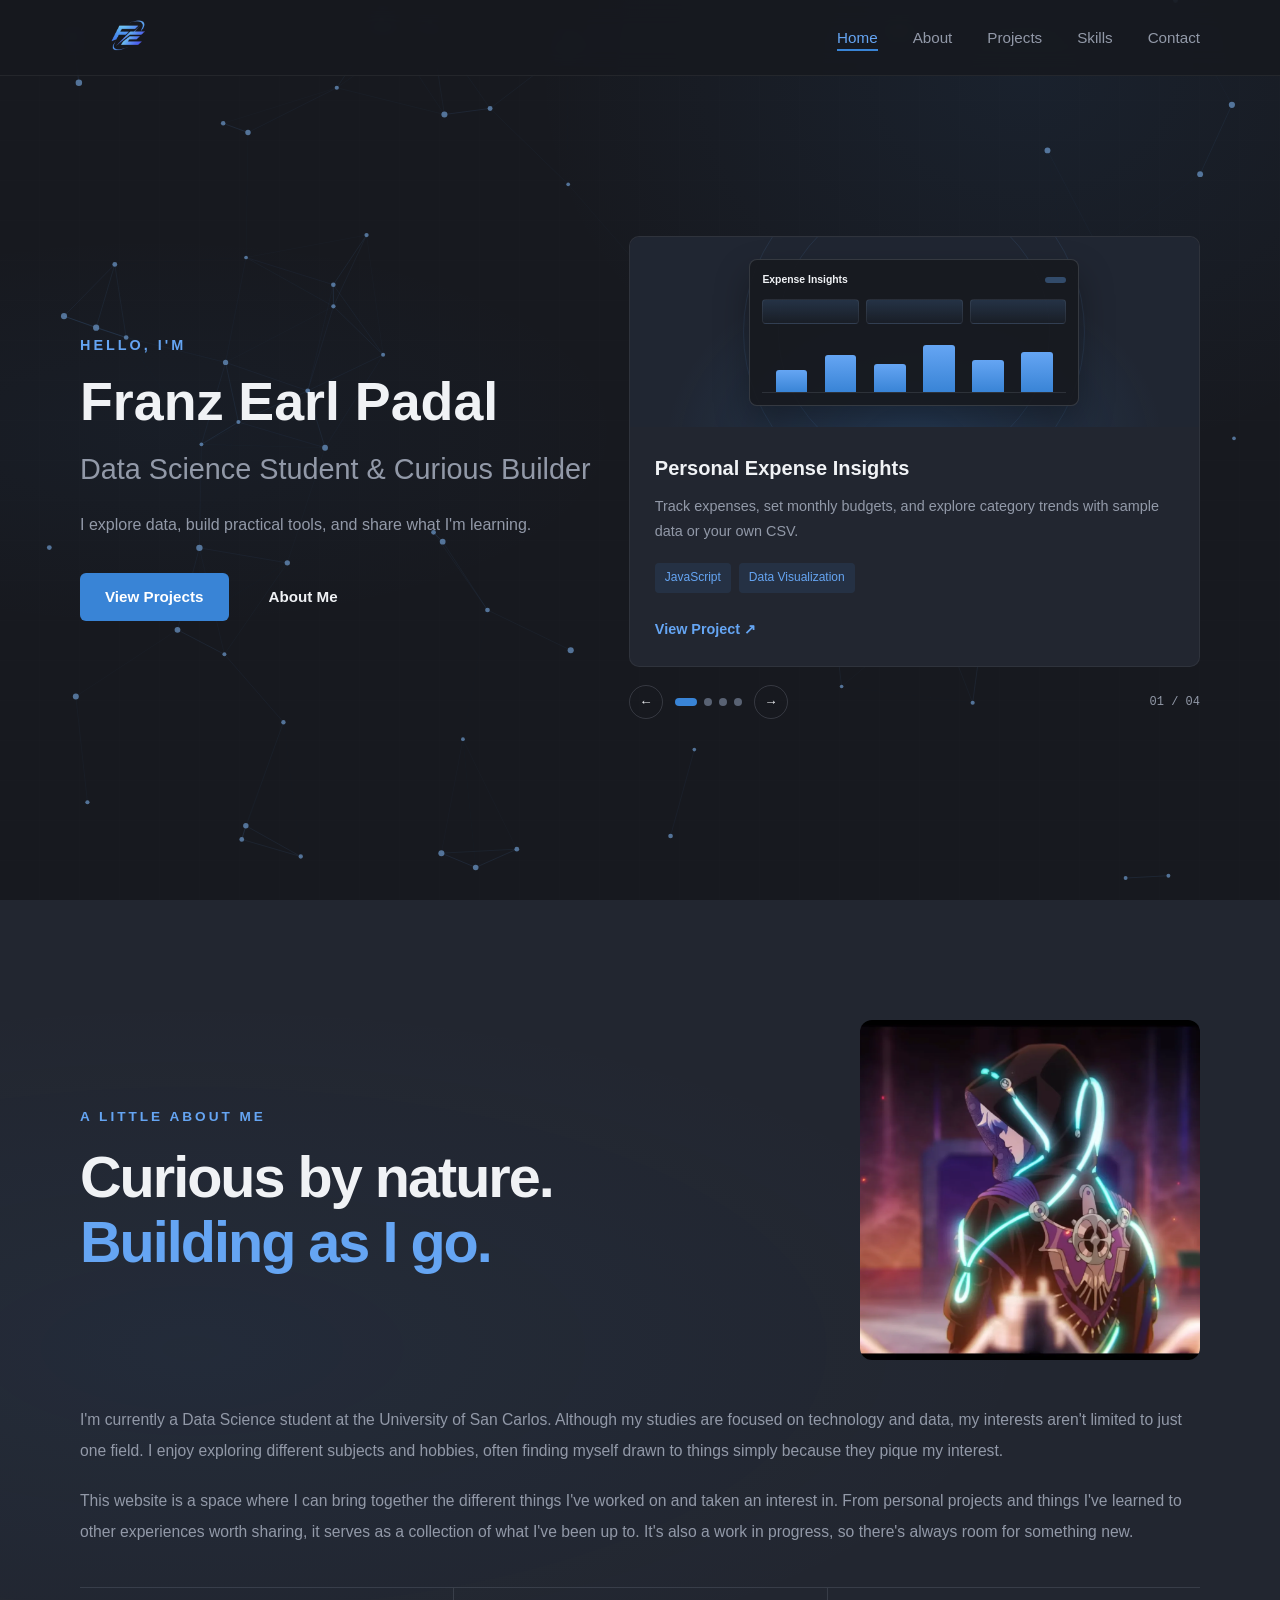
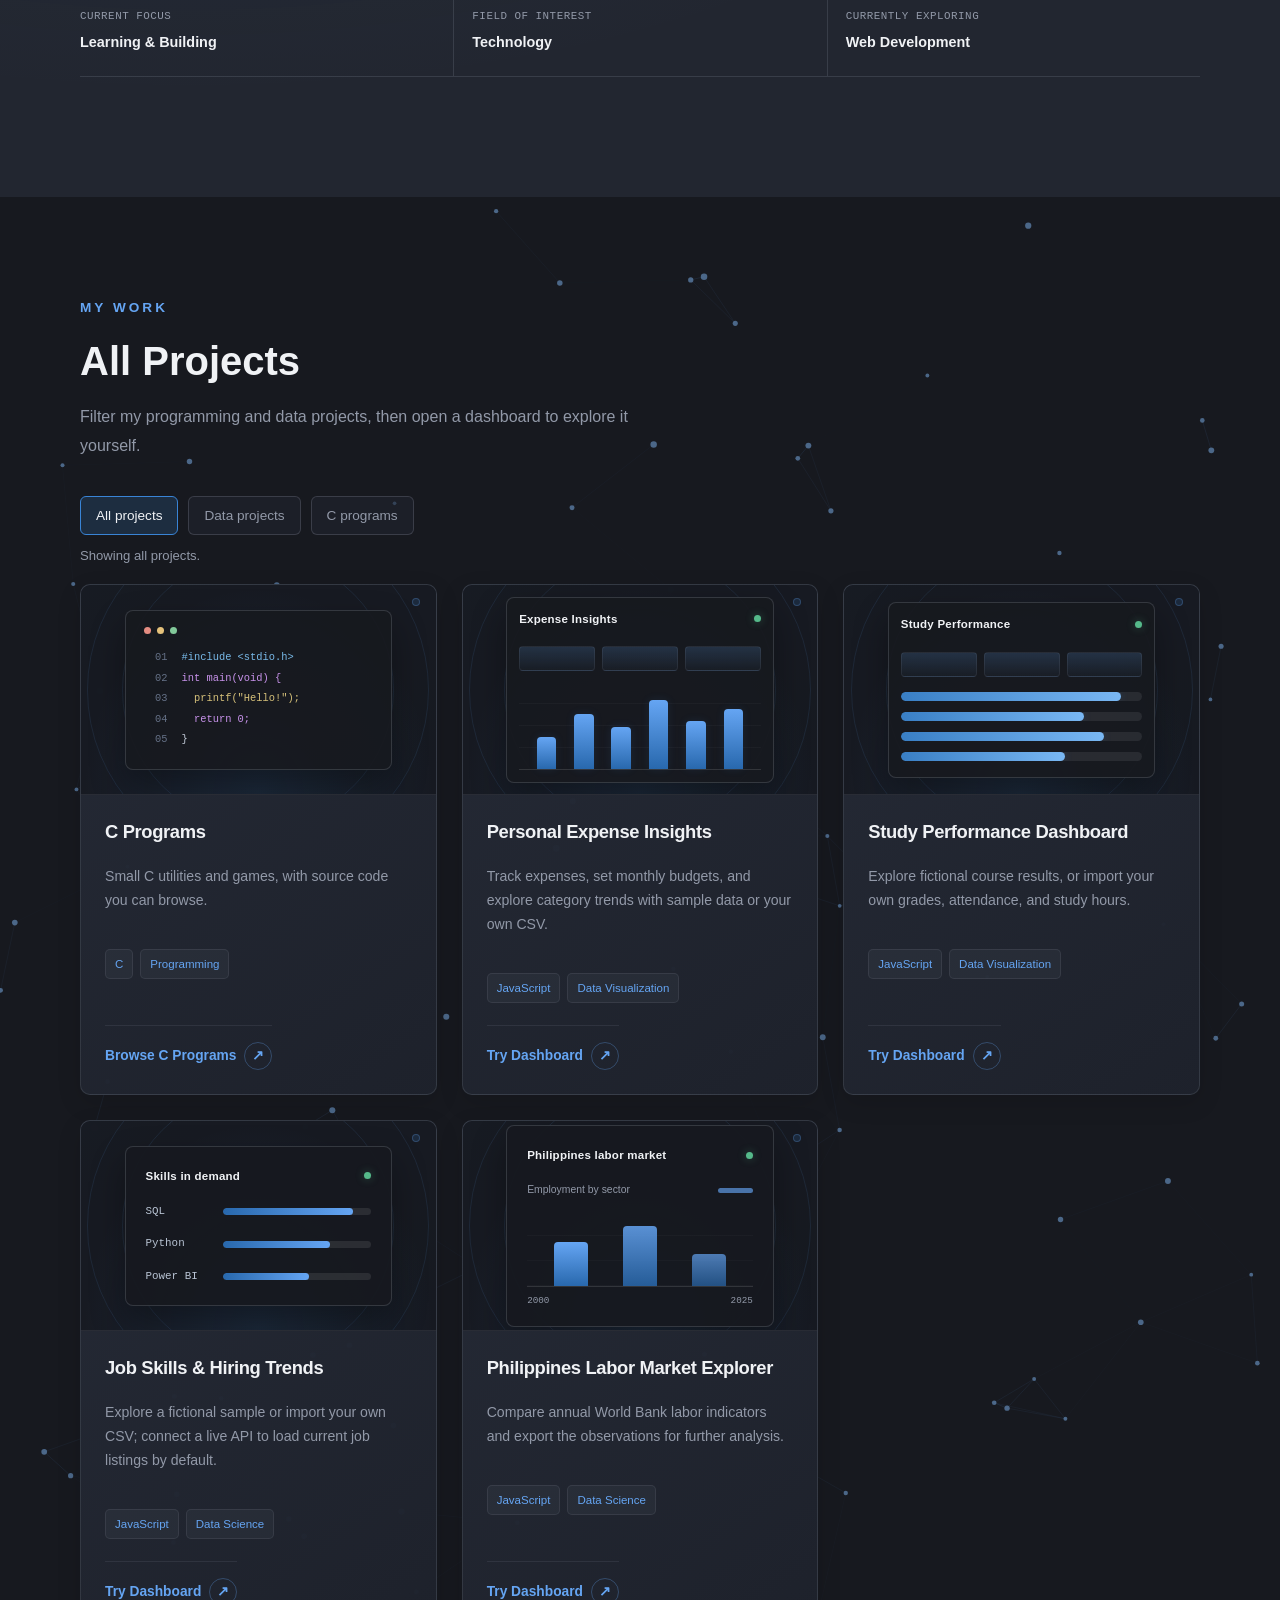
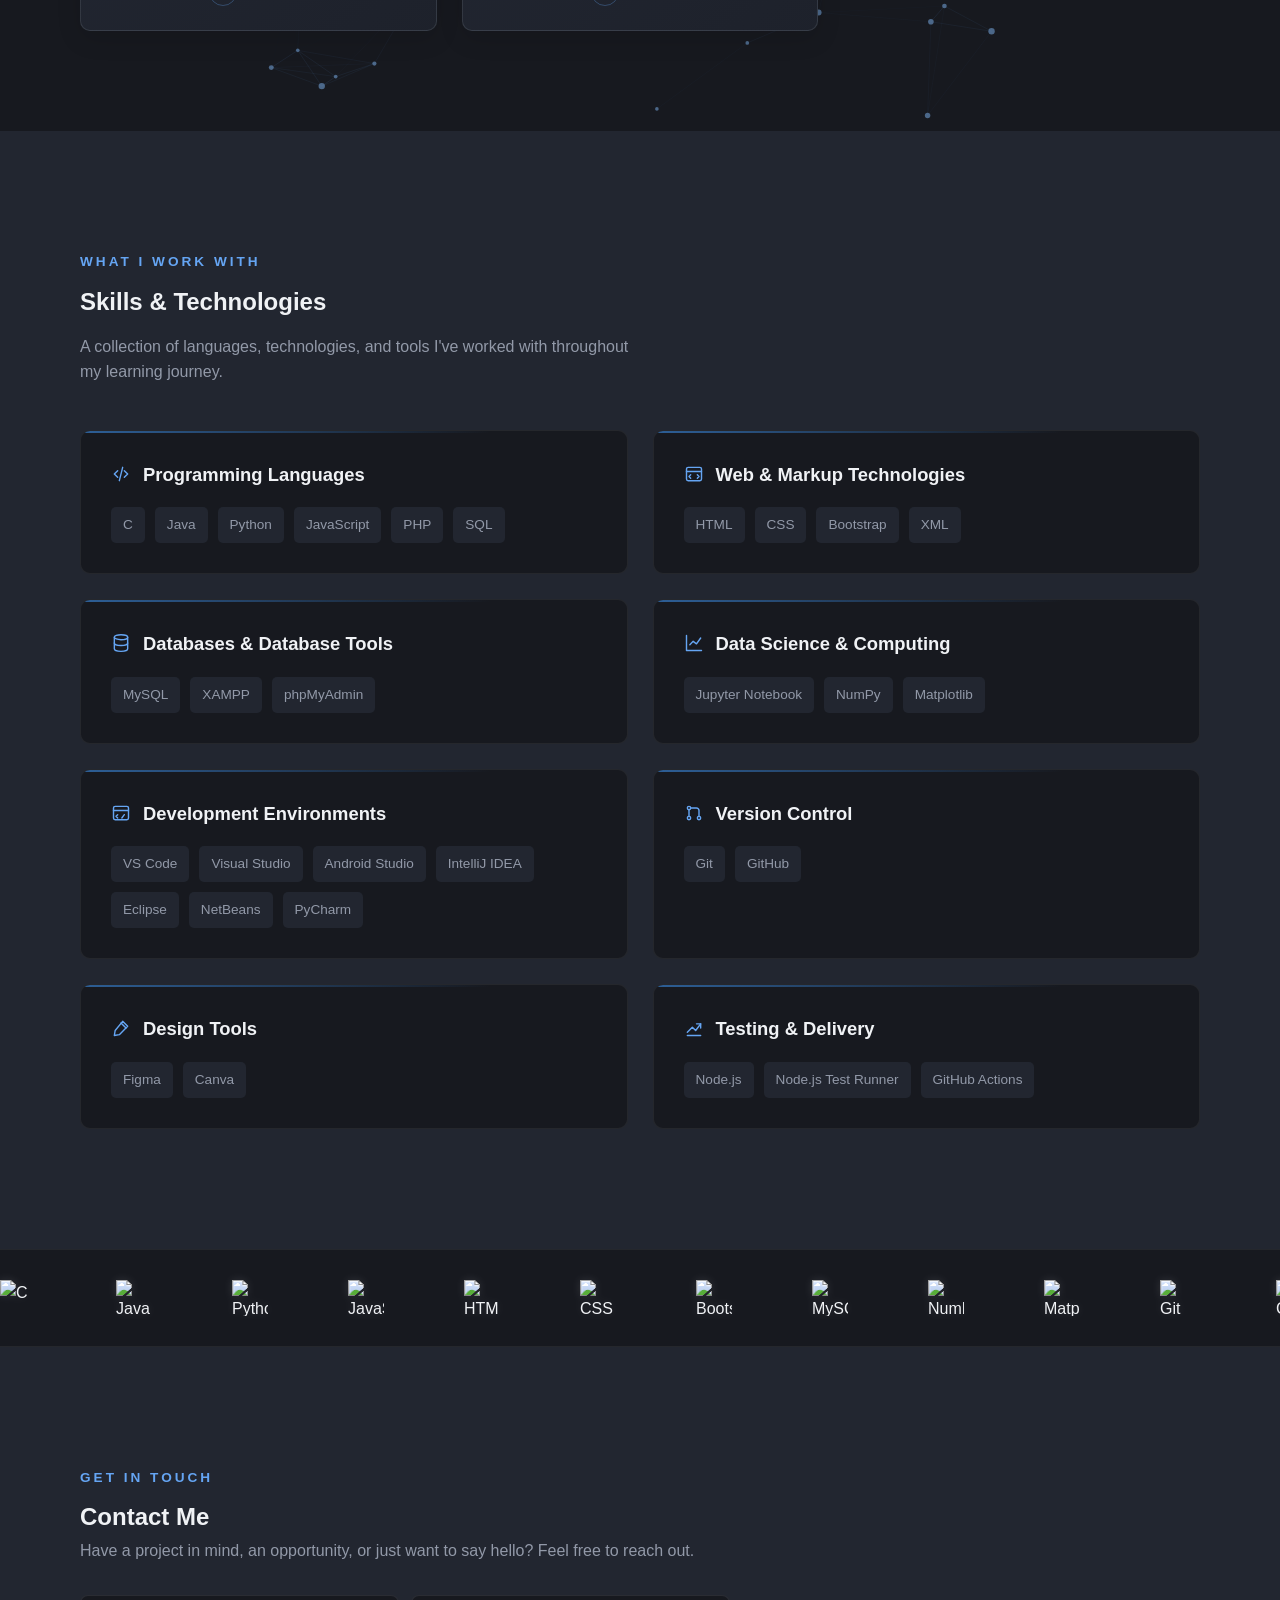
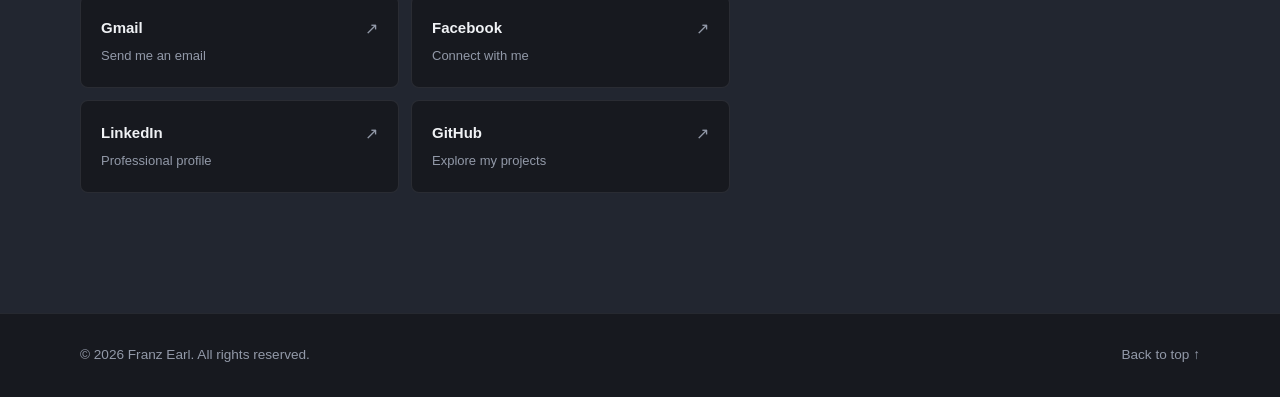
==== commit 929695cc: "Added Logo" ====
--- a/index.html
+++ b/index.html
@@ -32,7 +32,9 @@
     <!-- Navigation Bar -->
     <header>
         <nav class="navbar">
-            <a href="#home" class="logo">Franz Earl</a>
+            <a href="#home" class="logo">
+                <img src="assets/images/logo.jpg" alt="FE Logo">
+            </a>
 
             <button class="nav-toggle" type="button" aria-expanded="false" aria-controls="nav-links">
                 <span class="nav-toggle-label">Menu</span>
--- a/styles.css
+++ b/styles.css
@@ -116,6 +116,12 @@
 
     letter-spacing: 1px;
 
+}
+
+.logo img {
+    height: 65px;
+    width: auto;
+    display: block;
 }
 
 .nav-links {
